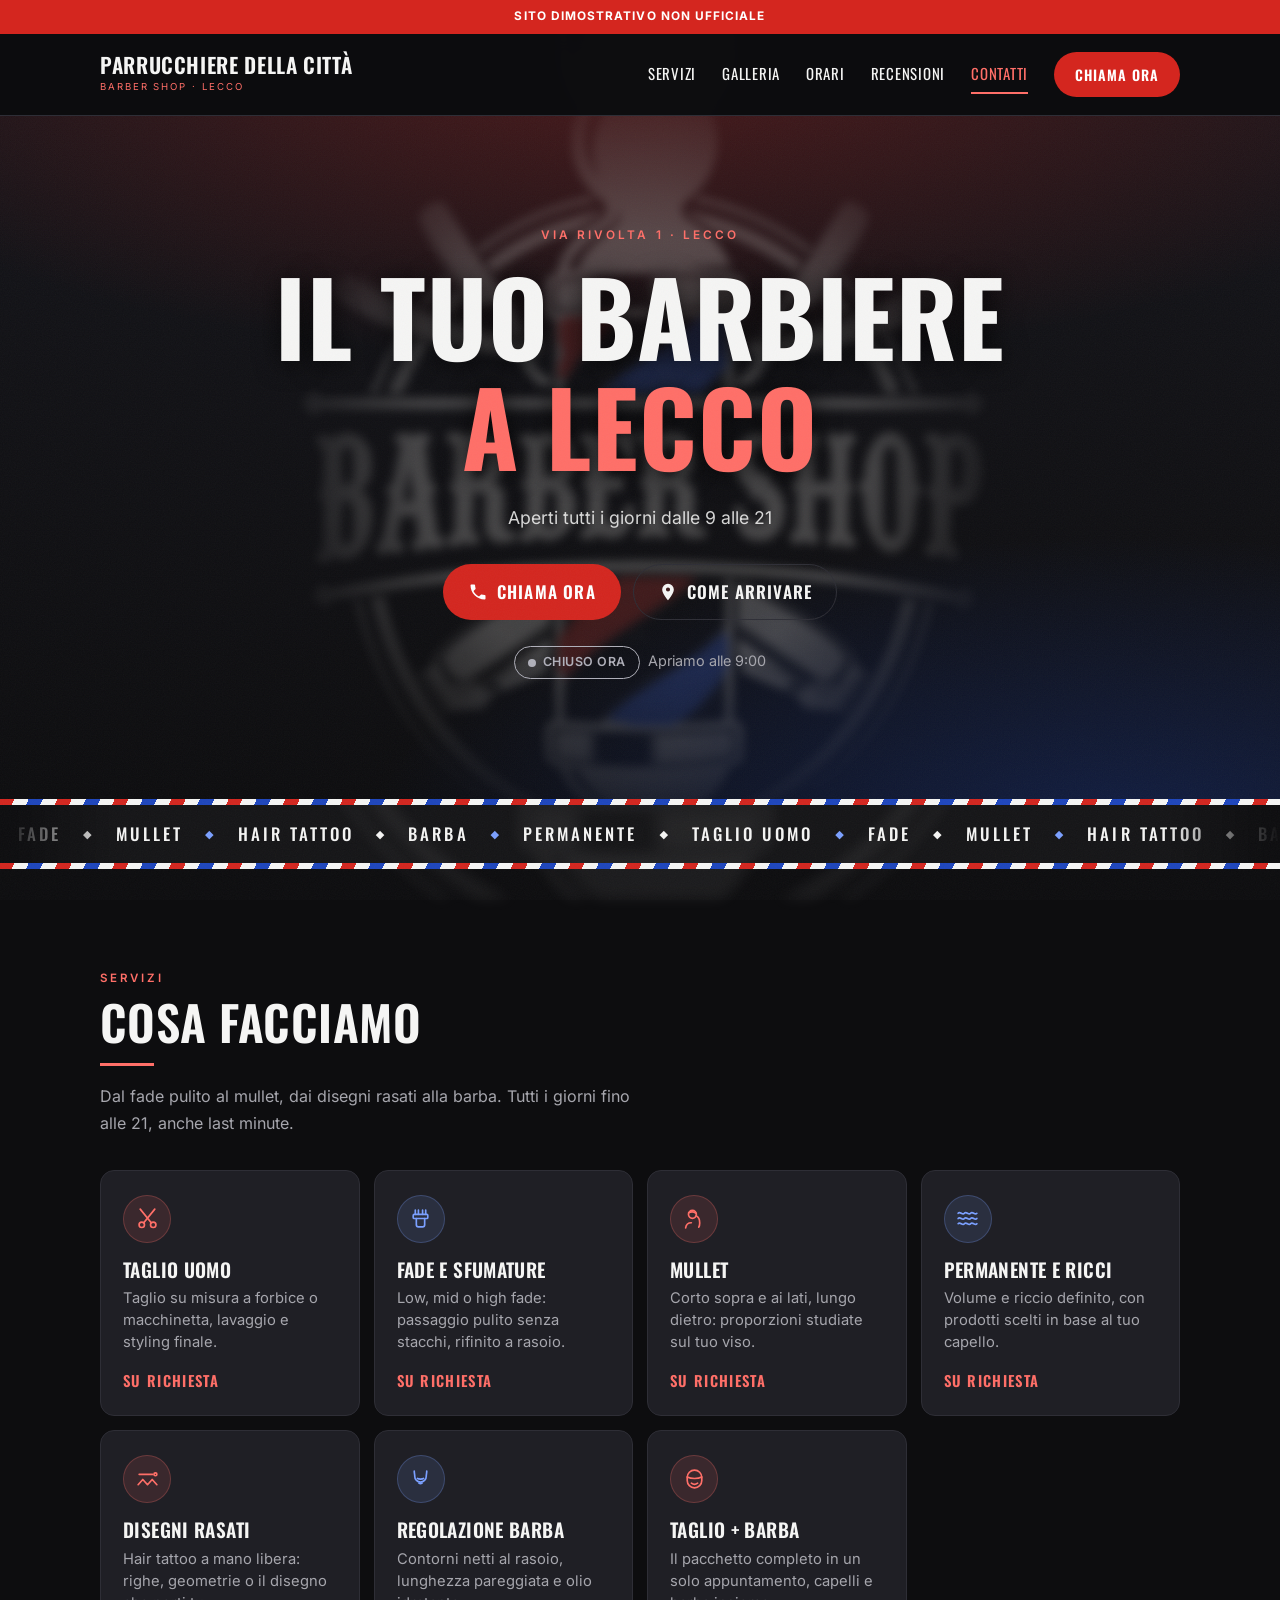
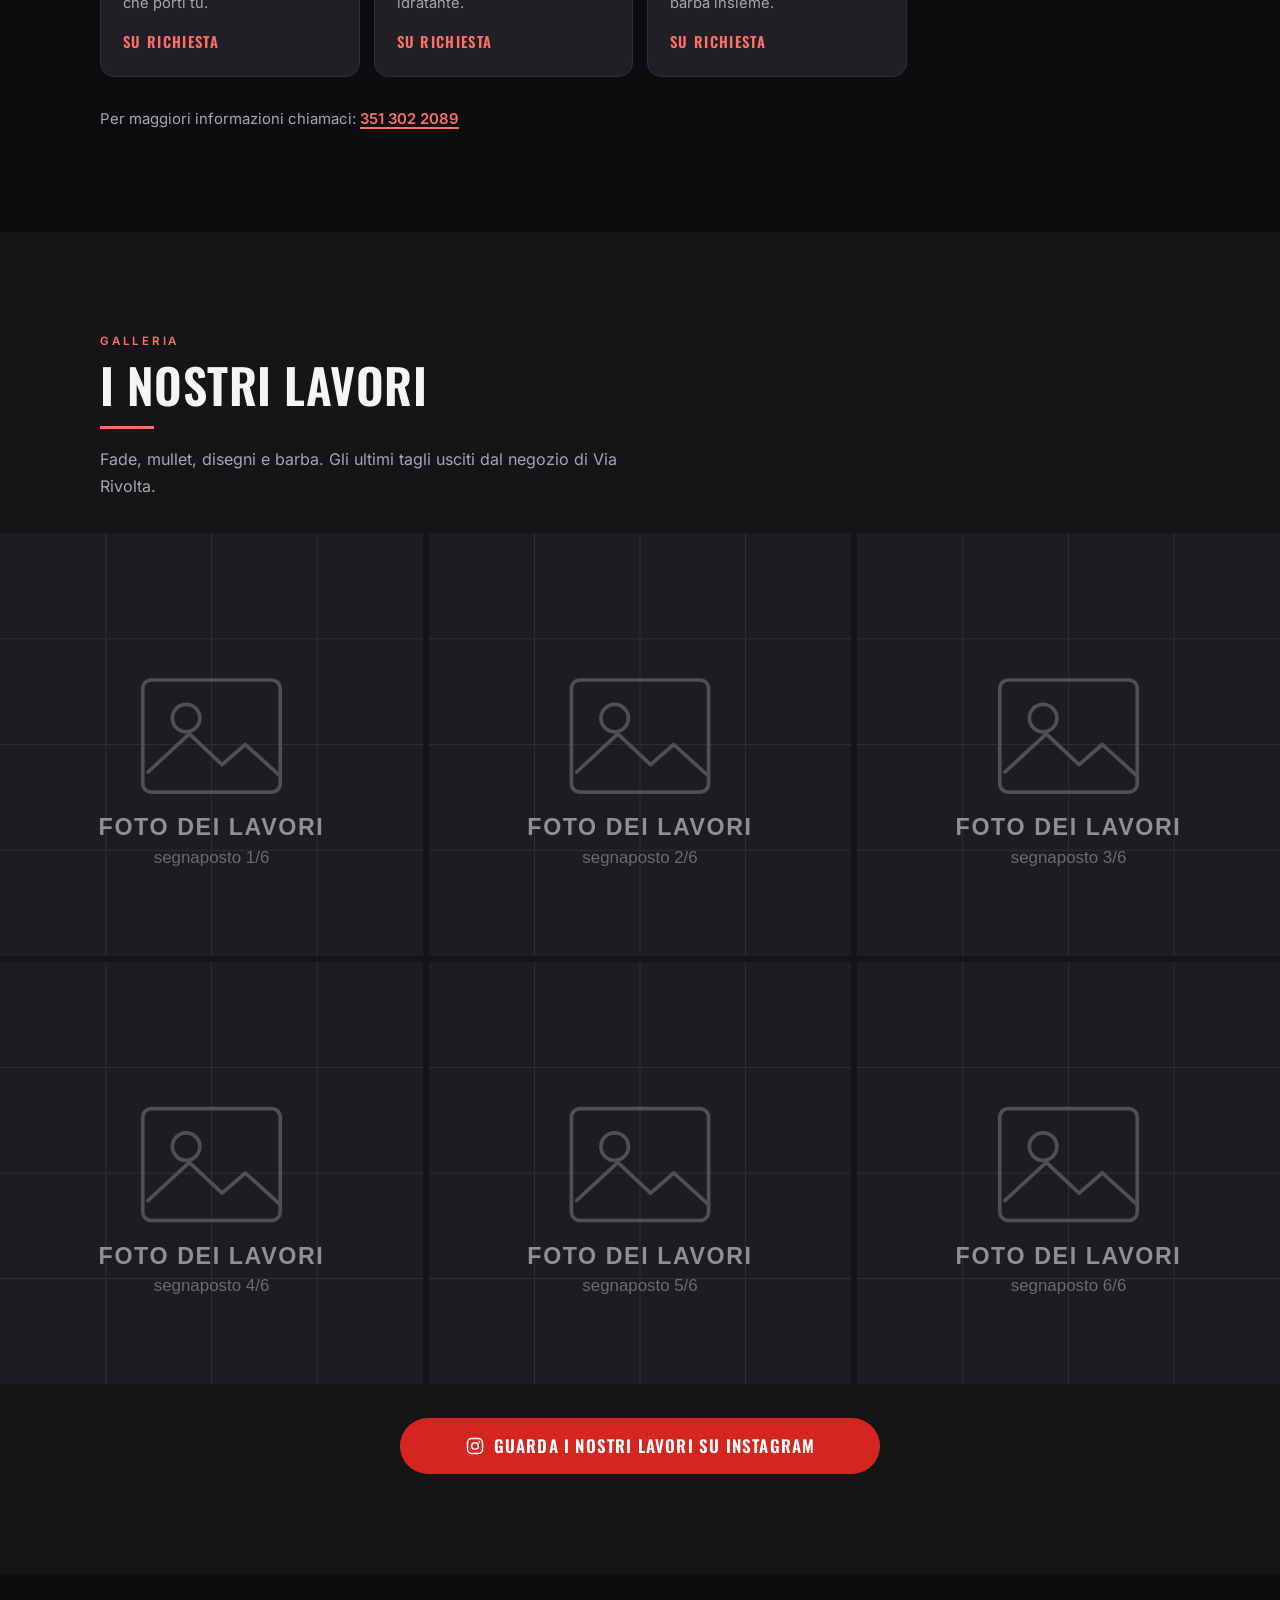
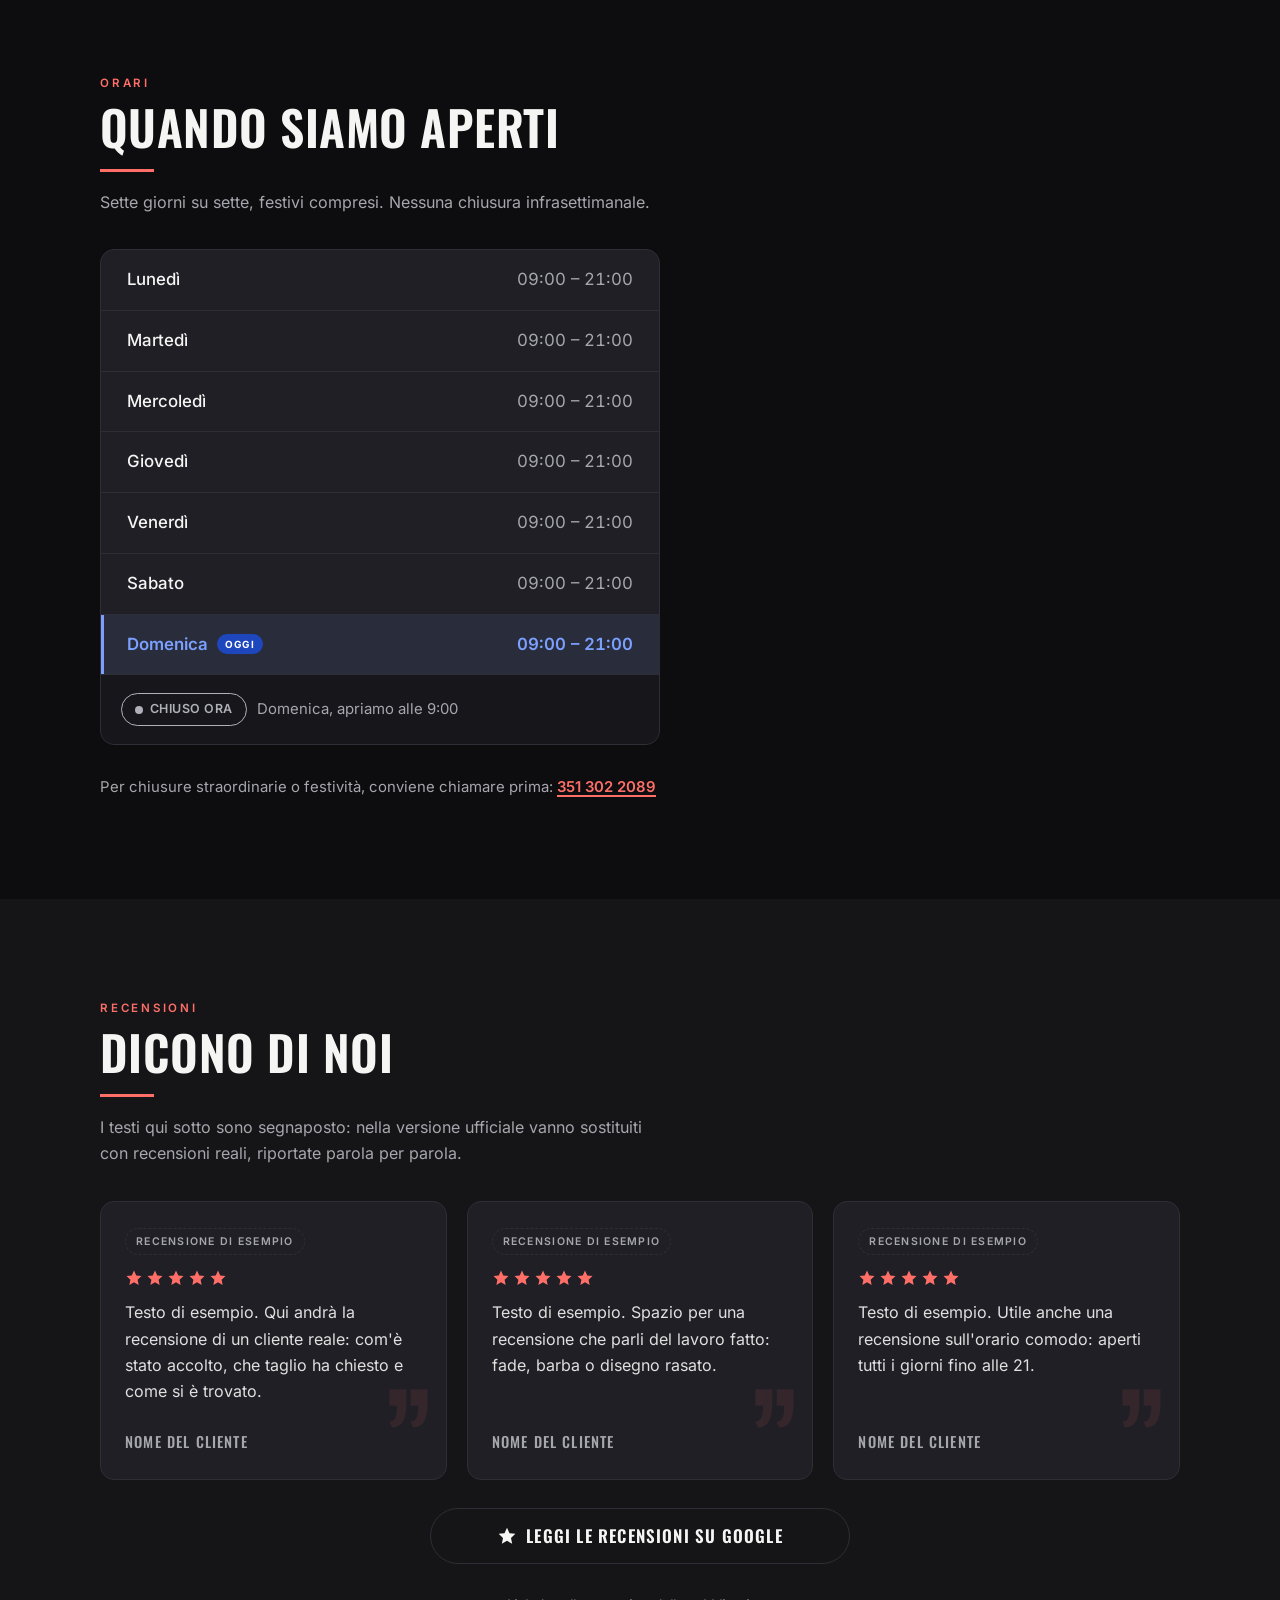
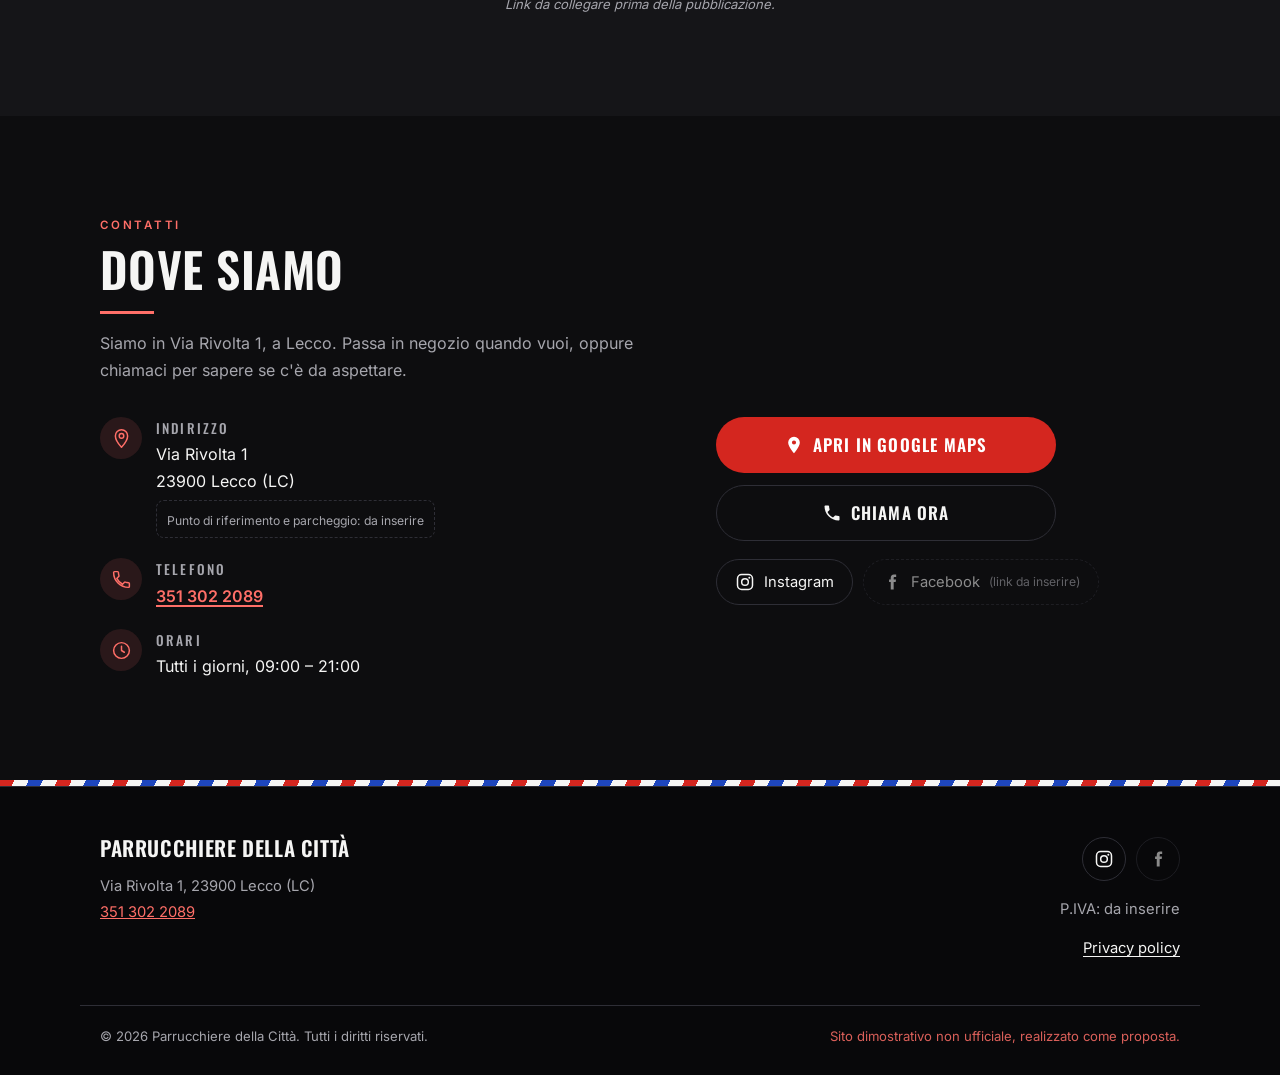
==== index.html @ 46f77fb3 ""Come arrivare" porta ai contatti e corregge lo sfasamento dell'ancora - Il bottone dell'hero non sp" ====
<!DOCTYPE html>
<html lang="it">
<head>
  <meta charset="UTF-8">
  <meta name="viewport" content="width=device-width, initial-scale=1">

  <!-- La demo NON deve essere indicizzata dai motori di ricerca.
       Nella versione ufficiale: rimuovere questa riga e svuotare robots.txt. -->
  <meta name="robots" content="noindex, nofollow">

  <title>Parrucchiere della Città – Barber Shop a Lecco | DEMO</title>
  <meta name="description" content="Sito dimostrativo non ufficiale per Parrucchiere della Città, barber shop in Via Rivolta 1 a Lecco. Fade, mullet, disegni rasati e barba. Aperti tutti i giorni 9:00-21:00.">
  <meta name="theme-color" content="#0d0d0f">

  <!-- Favicon inline (SVG): nessun file esterno, nessuna richiesta in piu'.
       Non e' il logo dell'attivita', solo l'iniziale in rosso. -->
  <link rel="icon" href="data:image/svg+xml,%3Csvg xmlns='http://www.w3.org/2000/svg' viewBox='0 0 64 64'%3E%3Crect width='64' height='64' rx='12' fill='%230d0d0f'/%3E%3Ctext x='32' y='45' font-family='sans-serif' font-size='38' font-weight='bold' fill='%23ff6f68' text-anchor='middle'%3EP%3C/text%3E%3C/svg%3E">

  <!-- Precarico i due font serviti in locale: evita lo "sfarfallio" del testo -->
  <link rel="preload" href="fonts/oswald-latin.woff2" as="font" type="font/woff2" crossorigin>
  <link rel="preload" href="fonts/inter-latin.woff2" as="font" type="font/woff2" crossorigin>

  <link rel="stylesheet" href="css/style.css">
</head>
<body>

<!-- ============================================================
     BARRA DEMO
     Per pubblicare il sito ufficiale: cancellare questo <div>.
     Non serve toccare altro, l'altezza e' gestita via CSS.
     ============================================================ -->
<div class="demo-bar" id="demo-bar" role="note">
  Sito dimostrativo non ufficiale
</div>

<!-- Link di salto per chi naviga da tastiera / screen reader -->
<a class="skip-link" href="#main">Salta al contenuto</a>

<!-- Filigrana di sfondo, fissa dietro tutta la pagina.
     Per toglierla: cancellare questo div e la regola .sfondo-emblema. -->
<div class="sfondo-emblema" aria-hidden="true"></div>
<div class="grana" aria-hidden="true"></div>

<!-- Sottile barra che mostra quanto manca alla fine della pagina -->
<div class="scroll-progress" aria-hidden="true"><span id="scroll-barra"></span></div>

<header class="site-header" id="site-header">
  <div class="wrap header-inner">

    <!-- Nessun logo dell'attivita': il nome e' scritto con il font dei titoli -->
    <a class="brand" href="#hero">
      <span class="brand-name">Parrucchiere <br>della Città</span>
      <span class="brand-sub">Barber Shop · Lecco</span>
    </a>

    <button class="nav-toggle" id="nav-toggle" aria-expanded="false" aria-controls="nav-menu" aria-label="Apri il menu">
      <span class="nav-toggle-bars" aria-hidden="true"></span>
    </button>

    <nav class="nav" id="nav-menu" aria-label="Menu principale">
      <ul class="nav-list">
        <li><a href="#servizi">Servizi</a></li>
        <li><a href="#galleria">Galleria</a></li>
        <li><a href="#orari">Orari</a></li>
        <li><a href="#recensioni">Recensioni</a></li>
        <li><a href="#contatti">Contatti</a></li>
      </ul>
      <a class="btn btn-cta nav-cta" href="tel:+393513022089">Chiama ora</a>
    </nav>

  </div>
</header>

<main id="main">

  <!-- ===================== HERO ===================== -->
  <section class="hero" id="hero">
    <!-- L'emblema in filigrana: decorativo, quindi nascosto agli screen reader -->
    <div class="hero-emblema" aria-hidden="true"></div>

    <div class="wrap hero-inner">
      <p class="hero-kicker">Via Rivolta 1 &middot; Lecco</p>
      <h1 class="hero-title">Il tuo barbiere<br><span class="accento">a Lecco</span></h1>
      <p class="hero-sub">Aperti tutti i giorni dalle 9 alle 21</p>

      <div class="hero-actions">
        <a class="btn btn-cta btn-lg" href="tel:+393513022089">
          <svg class="ico" viewBox="0 0 24 24" aria-hidden="true"><path d="M6.6 10.8c1.4 2.8 3.8 5.2 6.6 6.6l2.2-2.2c.3-.3.7-.4 1-.2 1.1.4 2.3.6 3.6.6.6 0 1 .4 1 1V20c0 .6-.4 1-1 1C10.6 21 3 13.4 3 4c0-.6.4-1 1-1h3.5c.6 0 1 .4 1 1 0 1.2.2 2.4.6 3.6.1.4 0 .8-.3 1l-2.2 2.2z"/></svg>
          Chiama ora
        </a>
        <!-- Porta alla sezione Contatti, non direttamente a Google Maps:
             chi tocca qui vuole prima capire dove siamo, e li' trova
             indirizzo, orari, telefono e il bottone per la mappa. -->
        <a class="btn btn-ghost btn-lg" href="#contatti">
          <svg class="ico" viewBox="0 0 24 24" aria-hidden="true"><path d="M12 2a7 7 0 0 0-7 7c0 5.2 7 13 7 13s7-7.8 7-13a7 7 0 0 0-7-7zm0 9.5A2.5 2.5 0 1 1 12 6.5a2.5 2.5 0 0 1 0 5z"/></svg>
          Come arrivare
        </a>
      </div>

      <!-- Lo stato aperto/chiuso viene riempito da JS (js/main.js) -->
      <p class="hero-status" id="hero-status" aria-live="polite"></p>
    </div>
  </section>


  <div class="palo" aria-hidden="true"></div>
  <div class="nastro" aria-hidden="true">
    <div class="nastro-pista">
      <div class="nastro-gruppo"><span>Fade</span><span class="nastro-sep">◆</span><span>Mullet</span><span class="nastro-sep">◆</span><span>Hair tattoo</span><span class="nastro-sep">◆</span><span>Barba</span><span class="nastro-sep">◆</span><span>Permanente</span><span class="nastro-sep">◆</span><span>Taglio uomo</span><span class="nastro-sep">◆</span></div>
      <div class="nastro-gruppo"><span>Fade</span><span class="nastro-sep">◆</span><span>Mullet</span><span class="nastro-sep">◆</span><span>Hair tattoo</span><span class="nastro-sep">◆</span><span>Barba</span><span class="nastro-sep">◆</span><span>Permanente</span><span class="nastro-sep">◆</span><span>Taglio uomo</span><span class="nastro-sep">◆</span></div>
    </div>
  </div>
  <div class="palo" aria-hidden="true"></div>

  <!-- ===================== SERVIZI ===================== -->
  <section class="sezione" id="servizi" data-reveal>
    <div class="wrap">
      <p class="eyebrow">Servizi</p>
      <h2 class="sezione-titolo">Cosa facciamo</h2>
      <p class="sezione-intro">
        Dal fade pulito al mullet, dai disegni rasati alla barba.
        Tutti i giorni fino alle 21, anche last minute.
      </p>

      <ul class="servizi-griglia">

        <li class="card servizio">
          <span class="servizio-ico" aria-hidden="true">
            <!-- forbici -->
            <svg viewBox="0 0 24 24"><circle cx="6.5" cy="18" r="2.6"/><circle cx="17.5" cy="18" r="2.6"/><path d="M8.4 16.1 19 3M15.6 16.1 5 3"/></svg>
          </span>
          <h3>Taglio uomo</h3>
          <p>Taglio su misura a forbice o macchinetta, lavaggio e styling finale.</p>
          <p class="prezzo">Su richiesta</p>
        </li>

        <li class="card servizio">
          <span class="servizio-ico" aria-hidden="true">
            <!-- macchinetta -->
            <svg viewBox="0 0 24 24"><path d="M7 8V4M10 8V4M14 8V4M17 8V4"/><rect x="5" y="8" width="14" height="4" rx="1"/><path d="M8 12v6a2 2 0 0 0 2 2h4a2 2 0 0 0 2-2v-6"/></svg>
          </span>
          <h3>Fade e sfumature</h3>
          <p>Low, mid o high fade: passaggio pulito senza stacchi, rifinito a rasoio.</p>
          <p class="prezzo">Su richiesta</p>
        </li>

        <li class="card servizio">
          <span class="servizio-ico" aria-hidden="true">
            <!-- profilo con capelli lunghi dietro -->
            <svg viewBox="0 0 24 24"><circle cx="10" cy="8" r="3.8"/><path d="M6.4 6.6c1.6-1.2 5-1.6 7 .4"/><path d="M13.6 9.4c2.3 1.1 3.4 3.6 3.4 6.8 0 1.7-.3 3-.9 4.1"/><path d="M3.5 21c.4-2.9 2.6-4.9 5.5-4.9"/></svg>
          </span>
          <h3>Mullet</h3>
          <p>Corto sopra e ai lati, lungo dietro: proporzioni studiate sul tuo viso.</p>
          <p class="prezzo">Su richiesta</p>
        </li>

        <li class="card servizio">
          <span class="servizio-ico" aria-hidden="true">
            <!-- onde / ricci -->
            <svg viewBox="0 0 24 24"><path d="M3 7c2-2.5 4 2.5 6 0s4 2.5 6 0 4 2.5 6 0"/><path d="M3 12c2-2.5 4 2.5 6 0s4 2.5 6 0 4 2.5 6 0"/><path d="M3 17c2-2.5 4 2.5 6 0s4 2.5 6 0 4 2.5 6 0"/></svg>
          </span>
          <h3>Permanente e ricci</h3>
          <p>Volume e riccio definito, con prodotti scelti in base al tuo capello.</p>
          <p class="prezzo">Su richiesta</p>
        </li>

        <li class="card servizio">
          <span class="servizio-ico" aria-hidden="true">
            <!-- rasoio e motivo inciso: disegni rasati -->
            <svg viewBox="0 0 24 24"><path d="M4 7h13"/><circle cx="19.6" cy="7" r="1.4"/><path d="M3 17l4.5-5 4.5 5 4.5-5 4.5 5"/></svg>
          </span>
          <h3>Disegni rasati</h3>
          <p>Hair tattoo a mano libera: righe, geometrie o il disegno che porti tu.</p>
          <p class="prezzo">Su richiesta</p>
        </li>

        <li class="card servizio">
          <span class="servizio-ico" aria-hidden="true">
            <!-- barba -->
            <svg viewBox="0 0 24 24"><path d="M6 4c0 2 .5 3 .5 5a5.5 5.5 0 0 0 11 0c0-2 .5-3 .5-5"/><path d="M9 11c1 .9 5 .9 6 0"/><path d="M10.5 15.5c.9.7 2.1.7 3 0"/></svg>
          </span>
          <h3>Regolazione barba</h3>
          <p>Contorni netti al rasoio, lunghezza pareggiata e olio idratante.</p>
          <p class="prezzo">Su richiesta</p>
        </li>

        <li class="card servizio">
          <span class="servizio-ico" aria-hidden="true">
            <!-- viso completo: capelli + barba -->
            <svg viewBox="0 0 24 24"><path d="M12 3a7 7 0 0 0-7 7v3a7 7 0 0 0 14 0v-3a7 7 0 0 0-7-7z"/><path d="M5 9.5c2 1 4.6 1.5 7 1.5s5-.5 7-1.5"/><path d="M9 15.5c1.7 1.3 4.3 1.3 6 0"/></svg>
          </span>
          <h3>Taglio + barba</h3>
          <p>Il pacchetto completo in un solo appuntamento, capelli e barba insieme.</p>
          <p class="prezzo">Su richiesta</p>
        </li>

      </ul>

      <!-- I prezzi sono volutamente "Su richiesta": nella versione ufficiale
           si inseriscono i listini reali forniti dal titolare. -->
      <p class="nota">
        Per maggiori informazioni chiamaci:
        <a class="link-acc" href="tel:+393513022089">351 302 2089</a>
      </p>
    </div>
  </section>

  <!-- ===================== GALLERIA ===================== -->
  <section class="sezione sezione-alt" id="galleria" data-reveal>
    <div class="wrap">
      <p class="eyebrow">Galleria</p>
      <h2 class="sezione-titolo">I nostri lavori</h2>
      <p class="sezione-intro">
        Fade, mullet, disegni e barba. Gli ultimi tagli usciti dal negozio di Via Rivolta.
      </p>
    </div>

    <!-- ======================= DA SOSTITUIRE =======================
         Queste 6 immagini sono SEGNAPOSTO scuri generati da noi
         (img/lavori-1.svg ... lavori-6.svg).

         Per mettere le foto vere:
           1. salva le foto in img/ come lavori-1.jpg ... lavori-6.jpg
              (quadrate, ~1000x1000 px, sotto i 250 KB l'una)
           2. qui sotto cambia le sei estensioni  .svg  ->  .jpg
           3. riscrivi ogni alt="" descrivendo la foto reale

         Istruzioni complete in img/LEGGIMI.txt
         ============================================================= -->
    <div class="galleria">
      <figure class="galleria-box"><img src="img/lavori-1.svg" alt="Segnaposto in attesa della foto di un lavoro" width="800" height="800" loading="lazy" decoding="async"></figure>
      <figure class="galleria-box"><img src="img/lavori-2.svg" alt="Segnaposto in attesa della foto di un lavoro" width="800" height="800" loading="lazy" decoding="async"></figure>
      <figure class="galleria-box"><img src="img/lavori-3.svg" alt="Segnaposto in attesa della foto di un lavoro" width="800" height="800" loading="lazy" decoding="async"></figure>
      <figure class="galleria-box"><img src="img/lavori-4.svg" alt="Segnaposto in attesa della foto di un lavoro" width="800" height="800" loading="lazy" decoding="async"></figure>
      <figure class="galleria-box"><img src="img/lavori-5.svg" alt="Segnaposto in attesa della foto di un lavoro" width="800" height="800" loading="lazy" decoding="async"></figure>
      <figure class="galleria-box"><img src="img/lavori-6.svg" alt="Segnaposto in attesa della foto di un lavoro" width="800" height="800" loading="lazy" decoding="async"></figure>
    </div>

    <div class="wrap galleria-cta">
      <!-- Solo un link: nessun widget Instagram incorporato, cosi' non
           vengono caricati script di Meta e non serve il banner cookie. -->
      <a class="btn btn-cta btn-lg" href="https://www.instagram.com/parrucchiere_della_citta/" target="_blank" rel="noopener">
        <svg class="ico ico-linea" viewBox="0 0 24 24" aria-hidden="true"><rect x="3" y="3" width="18" height="18" rx="5"/><circle cx="12" cy="12" r="4"/><circle cx="17.2" cy="6.8" r="1.2" fill="currentColor" stroke="none"/></svg>
        Guarda i nostri lavori su Instagram
      </a>
    </div>
  </section>

  <!-- ===================== ORARI ===================== -->
  <section class="sezione" id="orari" data-reveal>
    <div class="wrap">
      <p class="eyebrow">Orari</p>
      <h2 class="sezione-titolo">Quando siamo aperti</h2>
      <p class="sezione-intro">
        Sette giorni su sette, festivi compresi. Nessuna chiusura infrasettimanale.
      </p>

      <div class="orari-box">
        <!-- La tabella e' scritta nell'HTML, non generata da JS: resta
             leggibile (e indicizzabile) anche senza JavaScript.
             JS si limita a evidenziare il giorno di oggi. -->
        <table class="orari-tabella">
          <caption class="sr-only">Orari di apertura settimanali</caption>
          <tbody>
            <!-- data-giorno segue Date.getDay(): domenica = 0, lunedi' = 1 ... -->
            <tr data-giorno="1"><th scope="row">Lunedì</th>   <td>09:00 – 21:00</td></tr>
            <tr data-giorno="2"><th scope="row">Martedì</th>  <td>09:00 – 21:00</td></tr>
            <tr data-giorno="3"><th scope="row">Mercoledì</th><td>09:00 – 21:00</td></tr>
            <tr data-giorno="4"><th scope="row">Giovedì</th>  <td>09:00 – 21:00</td></tr>
            <tr data-giorno="5"><th scope="row">Venerdì</th>  <td>09:00 – 21:00</td></tr>
            <tr data-giorno="6"><th scope="row">Sabato</th>   <td>09:00 – 21:00</td></tr>
            <tr data-giorno="0"><th scope="row">Domenica</th> <td>09:00 – 21:00</td></tr>
          </tbody>
        </table>

        <!-- Riempito da JS: pastiglia aperto/chiuso + prossimo orario utile -->
        <div class="orari-stato" id="orari-stato" aria-live="polite"></div>
      </div>

      <p class="nota">
        Per chiusure straordinarie o festività, conviene chiamare prima:
        <a class="link-acc" href="tel:+393513022089">351 302 2089</a>
      </p>
    </div>
  </section>

  <!-- ===================== RECENSIONI ===================== -->
  <section class="sezione sezione-alt" id="recensioni" data-reveal>
    <div class="wrap">
      <p class="eyebrow">Recensioni</p>
      <h2 class="sezione-titolo">Dicono di noi</h2>
      <p class="sezione-intro">
        I testi qui sotto sono segnaposto: nella versione ufficiale vanno
        sostituiti con recensioni reali, riportate parola per parola.
      </p>

      <!-- ======================= DA SOSTITUIRE =======================
           Queste 3 recensioni sono INVENTATE e dichiarate tali.
           Pubblicare recensioni finte senza etichetta e' una pratica
           commerciale scorretta (Codice del Consumo, art. 21-23).
           Nella versione ufficiale: copiare recensioni vere da Google,
           con il nome dell'autore, oppure togliere del tutto la sezione.
           ============================================================= -->
      <ul class="recensioni-griglia">

        <li class="card recensione">
          <p class="recensione-tag">Recensione di esempio</p>
          <div class="stelle" role="img" aria-label="Valutazione 5 stelle su 5">
            <svg viewBox="0 0 24 24" aria-hidden="true"><path d="m12 2 3 6.6 7 .8-5.2 4.9 1.4 7L12 17.8 5.8 21.3l1.4-7L2 9.4l7-.8z"/></svg>
            <svg viewBox="0 0 24 24" aria-hidden="true"><path d="m12 2 3 6.6 7 .8-5.2 4.9 1.4 7L12 17.8 5.8 21.3l1.4-7L2 9.4l7-.8z"/></svg>
            <svg viewBox="0 0 24 24" aria-hidden="true"><path d="m12 2 3 6.6 7 .8-5.2 4.9 1.4 7L12 17.8 5.8 21.3l1.4-7L2 9.4l7-.8z"/></svg>
            <svg viewBox="0 0 24 24" aria-hidden="true"><path d="m12 2 3 6.6 7 .8-5.2 4.9 1.4 7L12 17.8 5.8 21.3l1.4-7L2 9.4l7-.8z"/></svg>
            <svg viewBox="0 0 24 24" aria-hidden="true"><path d="m12 2 3 6.6 7 .8-5.2 4.9 1.4 7L12 17.8 5.8 21.3l1.4-7L2 9.4l7-.8z"/></svg>
          </div>
          <blockquote>
            <p>Testo di esempio. Qui andrà la recensione di un cliente reale: com'è stato accolto, che taglio ha chiesto e come si è trovato.</p>
          </blockquote>
          <p class="recensione-autore">Nome del cliente</p>
        </li>

        <li class="card recensione">
          <p class="recensione-tag">Recensione di esempio</p>
          <div class="stelle" role="img" aria-label="Valutazione 5 stelle su 5">
            <svg viewBox="0 0 24 24" aria-hidden="true"><path d="m12 2 3 6.6 7 .8-5.2 4.9 1.4 7L12 17.8 5.8 21.3l1.4-7L2 9.4l7-.8z"/></svg>
            <svg viewBox="0 0 24 24" aria-hidden="true"><path d="m12 2 3 6.6 7 .8-5.2 4.9 1.4 7L12 17.8 5.8 21.3l1.4-7L2 9.4l7-.8z"/></svg>
            <svg viewBox="0 0 24 24" aria-hidden="true"><path d="m12 2 3 6.6 7 .8-5.2 4.9 1.4 7L12 17.8 5.8 21.3l1.4-7L2 9.4l7-.8z"/></svg>
            <svg viewBox="0 0 24 24" aria-hidden="true"><path d="m12 2 3 6.6 7 .8-5.2 4.9 1.4 7L12 17.8 5.8 21.3l1.4-7L2 9.4l7-.8z"/></svg>
            <svg viewBox="0 0 24 24" aria-hidden="true"><path d="m12 2 3 6.6 7 .8-5.2 4.9 1.4 7L12 17.8 5.8 21.3l1.4-7L2 9.4l7-.8z"/></svg>
          </div>
          <blockquote>
            <p>Testo di esempio. Spazio per una recensione che parli del lavoro fatto: fade, barba o disegno rasato.</p>
          </blockquote>
          <p class="recensione-autore">Nome del cliente</p>
        </li>

        <li class="card recensione">
          <p class="recensione-tag">Recensione di esempio</p>
          <div class="stelle" role="img" aria-label="Valutazione 5 stelle su 5">
            <svg viewBox="0 0 24 24" aria-hidden="true"><path d="m12 2 3 6.6 7 .8-5.2 4.9 1.4 7L12 17.8 5.8 21.3l1.4-7L2 9.4l7-.8z"/></svg>
            <svg viewBox="0 0 24 24" aria-hidden="true"><path d="m12 2 3 6.6 7 .8-5.2 4.9 1.4 7L12 17.8 5.8 21.3l1.4-7L2 9.4l7-.8z"/></svg>
            <svg viewBox="0 0 24 24" aria-hidden="true"><path d="m12 2 3 6.6 7 .8-5.2 4.9 1.4 7L12 17.8 5.8 21.3l1.4-7L2 9.4l7-.8z"/></svg>
            <svg viewBox="0 0 24 24" aria-hidden="true"><path d="m12 2 3 6.6 7 .8-5.2 4.9 1.4 7L12 17.8 5.8 21.3l1.4-7L2 9.4l7-.8z"/></svg>
            <svg viewBox="0 0 24 24" aria-hidden="true"><path d="m12 2 3 6.6 7 .8-5.2 4.9 1.4 7L12 17.8 5.8 21.3l1.4-7L2 9.4l7-.8z"/></svg>
          </div>
          <blockquote>
            <p>Testo di esempio. Utile anche una recensione sull'orario comodo: aperti tutti i giorni fino alle 21.</p>
          </blockquote>
          <p class="recensione-autore">Nome del cliente</p>
        </li>

      </ul>

      <div class="recensioni-cta">
        <!-- TODO: sostituire href="#" con il link vero alle recensioni Google.
             Come trovarlo: Google Maps > scheda dell'attivita' > Recensioni >
             Condividi, oppure il link "Scrivi una recensione" del profilo
             Google Business. Ricordarsi di togliere aria-disabled. -->
        <a class="btn btn-ghost btn-lg" href="#" aria-disabled="true">
          <svg class="ico" viewBox="0 0 24 24" aria-hidden="true"><path d="m12 2 3 6.6 7 .8-5.2 4.9 1.4 7L12 17.8 5.8 21.3l1.4-7L2 9.4l7-.8z"/></svg>
          Leggi le recensioni su Google
        </a>
        <p class="nota nota-todo">Link da collegare prima della pubblicazione.</p>
      </div>
    </div>
  </section>

  <!-- ===================== CONTATTI ===================== -->
  <section class="sezione" id="contatti" data-reveal>
    <div class="wrap">
      <p class="eyebrow">Contatti</p>
      <h2 class="sezione-titolo">Dove siamo</h2>
      <p class="sezione-intro">
        Siamo in Via Rivolta 1, a Lecco. Passa in negozio quando vuoi,
        oppure chiamaci per sapere se c'è da aspettare.
      </p>

      <div class="contatti-griglia">

        <ul class="contatti-lista">
          <li>
            <span class="contatto-ico" aria-hidden="true">
              <svg viewBox="0 0 24 24"><path d="M12 2a7 7 0 0 0-7 7c0 5.2 7 13 7 13s7-7.8 7-13a7 7 0 0 0-7-7z"/><circle cx="12" cy="9" r="2.6"/></svg>
            </span>
            <span>
              <strong>Indirizzo</strong>
              <!-- <address> e' l'elemento giusto per i recapiti di un'attivita' -->
              <address>Via Rivolta 1<br>23900 Lecco (LC)</address>
              <!-- TODO: farsi dire dal titolare un punto di riferimento vero
                   ("di fronte a...", "sopra il bar...", "a N minuti dalla
                   stazione") e sostituire la riga qui sotto. Non inventarlo:
                   un riferimento sbagliato fa girare a vuoto i clienti. -->
              <p class="orientamento">
                <span class="todo-mini">Punto di riferimento e parcheggio: da inserire</span>
              </p>
            </span>
          </li>

          <li>
            <span class="contatto-ico" aria-hidden="true">
              <svg viewBox="0 0 24 24"><path d="M6.6 10.8c1.4 2.8 3.8 5.2 6.6 6.6l2.2-2.2c.3-.3.7-.4 1-.2 1.1.4 2.3.6 3.6.6.6 0 1 .4 1 1V20c0 .6-.4 1-1 1C10.6 21 3 13.4 3 4c0-.6.4-1 1-1h3.5c.6 0 1 .4 1 1 0 1.2.2 2.4.6 3.6.1.4 0 .8-.3 1l-2.2 2.2z"/></svg>
            </span>
            <span>
              <strong>Telefono</strong>
              <a class="link-acc" href="tel:+393513022089">351 302 2089</a>
            </span>
          </li>

          <li>
            <span class="contatto-ico" aria-hidden="true">
              <svg viewBox="0 0 24 24"><circle cx="12" cy="12" r="9"/><path d="M12 7v5l3.2 2"/></svg>
            </span>
            <span>
              <strong>Orari</strong>
              Tutti i giorni, 09:00 – 21:00
            </span>
          </li>
        </ul>

        <div class="contatti-azioni">
          <!-- Solo un link a Google Maps: la mappa incorporata (iframe)
               scriverebbe cookie di Google e obbligherebbe al banner. -->
          <a class="btn btn-cta btn-lg" href="https://www.google.com/maps/search/?api=1&amp;query=Via+Rivolta+1+23900+Lecco" target="_blank" rel="noopener">
            <svg class="ico" viewBox="0 0 24 24" aria-hidden="true"><path d="M12 2a7 7 0 0 0-7 7c0 5.2 7 13 7 13s7-7.8 7-13a7 7 0 0 0-7-7zm0 9.5A2.5 2.5 0 1 1 12 6.5a2.5 2.5 0 0 1 0 5z"/></svg>
            Apri in Google Maps
          </a>

          <a class="btn btn-ghost btn-lg" href="tel:+393513022089">
            <svg class="ico" viewBox="0 0 24 24" aria-hidden="true"><path d="M6.6 10.8c1.4 2.8 3.8 5.2 6.6 6.6l2.2-2.2c.3-.3.7-.4 1-.2 1.1.4 2.3.6 3.6.6.6 0 1 .4 1 1V20c0 .6-.4 1-1 1C10.6 21 3 13.4 3 4c0-.6.4-1 1-1h3.5c.6 0 1 .4 1 1 0 1.2.2 2.4.6 3.6.1.4 0 .8-.3 1l-2.2 2.2z"/></svg>
            Chiama ora
          </a>

          <div class="social-riga">
            <a class="social-link" href="https://www.instagram.com/parrucchiere_della_citta/" target="_blank" rel="noopener">
              <svg class="ico ico-linea" viewBox="0 0 24 24" aria-hidden="true"><rect x="3" y="3" width="18" height="18" rx="5"/><circle cx="12" cy="12" r="4"/><circle cx="17.2" cy="6.8" r="1.2" fill="currentColor" stroke="none"/></svg>
              Instagram
            </a>

            <!-- TODO: incollare qui l'indirizzo della pagina Facebook
                 (es. https://www.facebook.com/nomepagina) e togliere
                 aria-disabled e la classe is-todo. -->
            <a class="social-link is-todo" href="#" aria-disabled="true">
              <svg class="ico" viewBox="0 0 24 24" aria-hidden="true"><path d="M14 9V7.2c0-.8.4-1.2 1.3-1.2H17V3h-2.6C11.7 3 10.5 4.6 10.5 7v2H8.5v3h2v9h3.5v-9h2.4l.4-3z"/></svg>
              Facebook <span class="todo-mini">(link da inserire)</span>
            </a>
          </div>
        </div>

      </div>
    </div>
  </section>

</main>

<div class="palo" aria-hidden="true"></div>

<footer class="site-footer">
  <div class="wrap footer-inner">

    <div class="footer-col">
      <p class="footer-nome">Parrucchiere della Città</p>
      <address>
        Via Rivolta 1, 23900 Lecco (LC)<br>
        <a href="tel:+393513022089">351 302 2089</a>
      </address>
    </div>

    <div class="footer-col">
      <div class="social-riga">
        <a class="social-tondo" href="https://www.instagram.com/parrucchiere_della_citta/" target="_blank" rel="noopener" aria-label="Profilo Instagram (si apre in una nuova scheda)">
          <svg class="ico-linea" viewBox="0 0 24 24" aria-hidden="true"><rect x="3" y="3" width="18" height="18" rx="5"/><circle cx="12" cy="12" r="4"/><circle cx="17.2" cy="6.8" r="1.2" fill="currentColor" stroke="none"/></svg>
        </a>
        <!-- TODO: stesso link Facebook da inserire anche qui -->
        <a class="social-tondo is-todo" href="#" aria-disabled="true" aria-label="Pagina Facebook: link ancora da inserire">
          <svg viewBox="0 0 24 24" aria-hidden="true"><path d="M14 9V7.2c0-.8.4-1.2 1.3-1.2H17V3h-2.6C11.7 3 10.5 4.6 10.5 7v2H8.5v3h2v9h3.5v-9h2.4l.4-3z"/></svg>
        </a>
      </div>
      <!-- TODO: sostituire con la partita IVA reale dell'attivita'.
           Per legge deve comparire su ogni pagina del sito. -->
      <p class="footer-piva">P.IVA: da inserire</p>
      <p><a class="footer-link" href="privacy.html">Privacy policy</a></p>
    </div>

  </div>

  <div class="wrap footer-basso">
    <!-- L'anno lo scrive JS, cosi' non va aggiornato a mano ogni gennaio -->
    <p>&copy; <span id="anno">2026</span> Parrucchiere della Città. Tutti i diritti riservati.</p>
    <p class="footer-demo">Sito dimostrativo non ufficiale, realizzato come proposta.</p>
  </div>
</footer>

<!-- ============================================================
     DATI STRUTTURATI — DA ATTIVARE NELLA VERSIONE UFFICIALE
     Servono a Google per mostrare nome, indirizzo, telefono e orari
     direttamente nei risultati di ricerca e nelle mappe.
     Ora sono COMMENTATI perche' questa e' una demo in noindex:
     dichiarare dati di un'attivita' reale su un sito non ufficiale
     creerebbe confusione nei risultati di ricerca.

     Per attivarli: togliere le due righe di commento qui attorno,
     completare "telephone" e verificare l'URL definitivo del sito.

<script type="application/ld+json">
{
  "@context": "https://schema.org",
  "@type": "BarberShop",
  "name": "Parrucchiere della Città",
  "image": "https://ESEMPIO.it/img/lavori-1.jpg",
  "url": "https://ESEMPIO.it/",
  "telephone": "+39 351 302 2089",
  "priceRange": "€€",
  "address": {
    "@type": "PostalAddress",
    "streetAddress": "Via Rivolta 1",
    "postalCode": "23900",
    "addressLocality": "Lecco",
    "addressRegion": "LC",
    "addressCountry": "IT"
  },
  "openingHoursSpecification": [{
    "@type": "OpeningHoursSpecification",
    "dayOfWeek": ["Monday","Tuesday","Wednesday","Thursday","Friday","Saturday","Sunday"],
    "opens": "09:00",
    "closes": "21:00"
  }],
  "sameAs": [
    "https://www.instagram.com/parrucchiere_della_citta/"
  ]
}
</script>
     ============================================================ -->

<script src="js/main.js"></script>
</body>
</html>
---- css/style.css ----
/* ==========================================================================
   Parrucchiere della Città — Lecco  |  SITO DIMOSTRATIVO
   CSS unico, mobile-first. Nessun framework, nessun build.
   ========================================================================== */

/* ----------------------------- 1. FONT LOCALI -----------------------------
   I font sono scaricati e serviti da questo stesso dominio (cartella fonts/).
   Nessuna chiamata a fonts.googleapis.com / fonts.gstatic.com => nessun
   trasferimento di IP a terzi, quindi nessun problema GDPR.
   Sono font VARIABILI: un solo file copre tutti i pesi (font-weight: range).
   -------------------------------------------------------------------------- */
@font-face {
  font-family: 'Oswald';
  font-style: normal;
  font-weight: 200 700;   /* intervallo coperto dal font variabile */
  font-display: swap;
  src: url('../fonts/oswald-latin.woff2') format('woff2');
  unicode-range: U+0000-00FF, U+0131, U+0152-0153, U+02BB-02BC, U+02C6, U+02DA, U+02DC, U+0304, U+0308, U+0329, U+2000-206F, U+20AC, U+2122, U+2191, U+2193, U+2212, U+2215, U+FEFF, U+FFFD;
}
@font-face {
  font-family: 'Oswald';
  font-style: normal;
  font-weight: 200 700;
  font-display: swap;
  src: url('../fonts/oswald-latin-ext.woff2') format('woff2');
  unicode-range: U+0100-02BA, U+02BD-02C5, U+02C7-02CC, U+02CE-02D7, U+02DD-02FF, U+0304, U+0308, U+0329, U+1D00-1DBF, U+1E00-1E9F, U+1EF2-1EFF, U+2020, U+20A0-20AB, U+20AD-20C0, U+2113, U+2C60-2C7F, U+A720-A7FF;
}
@font-face {
  font-family: 'Inter';
  font-style: normal;
  font-weight: 100 900;
  font-display: swap;
  src: url('../fonts/inter-latin.woff2') format('woff2');
  unicode-range: U+0000-00FF, U+0131, U+0152-0153, U+02BB-02BC, U+02C6, U+02DA, U+02DC, U+0304, U+0308, U+0329, U+2000-206F, U+20AC, U+2122, U+2191, U+2193, U+2212, U+2215, U+FEFF, U+FFFD;
}
@font-face {
  font-family: 'Inter';
  font-style: normal;
  font-weight: 100 900;
  font-display: swap;
  src: url('../fonts/inter-latin-ext.woff2') format('woff2');
  unicode-range: U+0100-02BA, U+02BD-02C5, U+02C7-02CC, U+02CE-02D7, U+02DD-02FF, U+0304, U+0308, U+0329, U+1D00-1DBF, U+1E00-1E9F, U+1EF2-1EFF, U+2020, U+20A0-20AB, U+20AD-20C0, U+2113, U+2C60-2C7F, U+A720-A7FF;
}

/* ----------------------------- 2. VARIABILI ------------------------------ */
:root {
  --nero:        #0d0d0f;   /* sfondo principale */
  --antracite:   #16161a;   /* sfondo sezioni alternate */
  --carbone:     #1f1f25;   /* card */
  --bordo:       #2e2e36;
  /* Palette presa dal palo del barbiere: rosso, bianco, blu su fondo scuro.
     Ogni colore esiste in due versioni perche' su nero servono contrasti
     diversi: la tinta piena regge il testo BIANCO sopra di se', quella
     chiara e' leggibile come TESTO sul fondo nero.
     Rapporti misurati (minimo richiesto dalle WCAG AA: 4.5:1):
       rosso-chiaro su nero 7.1:1    blu-chiaro su nero 7.7:1
       bianco su rosso      5.1:1    bianco su blu      7.9:1
       grigio su nero       8.0:1    grigio su card     6.8:1 */
  --rosso:        #d4261f;   /* tinta piena: fondi con testo bianco */
  --rosso-vivo:   #e02e27;   /* stessa tinta, accesa: hover */
  --rosso-chiaro: #ff6f68;   /* testo, icone e dettagli sul nero */
  --blu:          #1e46bd;
  --blu-chiaro:   #7ba0ff;
  --bianco:       #f5f5f4;
  --grigio:       #a6a6ad;   /* neutro appena freddo, verso il blu */

  --stato-aperto: #43b06a;   /* pastiglia "Aperto ora" */
  --stato-chiuso: #b0b0ba;   /* "Chiuso ora": neutro, non rosso, per non
                                confonderlo con il rosso del marchio */

  --titolo: 'Oswald', 'Arial Narrow', Impact, system-ui, sans-serif;
  --testo:  'Inter', system-ui, -apple-system, 'Segoe UI', Roboto, sans-serif;

  --max: 1120px;            /* larghezza massima del contenuto */
  --gutter: 20px;           /* margine laterale minimo su mobile */
  --radius: 14px;
  --demo-bar-h: 34px;       /* altezza barra demo, usata dallo scroll-offset */
                            /* (si azzera da sola: vedi la regola qui sotto) */
  --header-h: 68px;
  --molla: cubic-bezier(.22, .68, .28, 1);   /* curva unica del movimento */
}

/* Barra demo rimossa dall'HTML => l'altezza riservata torna a zero e non
   resta nessuna striscia vuota in cima. Va prima del RESET perche' il
   valore serve subito a body e html. */
html:not(:has(.demo-bar)) { --demo-bar-h: 0px; }

/* ----------------------------- 3. RESET ---------------------------------- */
*, *::before, *::after { box-sizing: border-box; }

html {
  scroll-behavior: smooth;             /* scroll fluido dal menu */
  /* Lo scroll si ferma sotto barra demo + header fisso */
  scroll-padding-top: calc(var(--demo-bar-h) + var(--header-h) + 8px);
  -webkit-text-size-adjust: 100%;
}

body {
  margin: 0;
  /* lo spazio in alto serve per barra demo + header, entrambi fissi */
  padding-top: calc(var(--demo-bar-h) + var(--header-h));
  background: var(--nero);
  color: var(--bianco);
  font-family: var(--testo);
  font-size: 1rem;
  line-height: 1.65;
  overflow-x: hidden;
}

img, svg { max-width: 100%; display: block; }
a { color: inherit; }
ul { list-style: none; margin: 0; padding: 0; }

h1, h2, h3 {
  font-family: var(--titolo);
  font-weight: 600;
  line-height: 1.08;
  letter-spacing: .01em;
  text-transform: uppercase;
  margin: 0 0 .4em;
}

.accento { color: var(--rosso-chiaro); }

.wrap {
  width: 100%;
  max-width: var(--max);
  margin-inline: auto;
  padding-inline: var(--gutter);
}

/* Focus sempre visibile: requisito di accessibilita' */
:focus-visible {
  outline: 3px solid var(--rosso-vivo);
  outline-offset: 3px;
}

/* Visibile solo agli screen reader (es. la didascalia della tabella) */
.sr-only {
  position: absolute;
  width: 1px; height: 1px;
  padding: 0; margin: -1px;
  overflow: hidden;
  clip-path: inset(50%);
  white-space: nowrap;
}

.skip-link {
  position: fixed;
  left: -9999px;
  z-index: 200;
  background: var(--rosso);
  color: #fff;
  padding: 12px 18px;
  font-weight: 600;
  border-radius: 0 0 var(--radius) 0;
}
.skip-link:focus { left: 0; top: 0; }

/* Emblema fisso dietro l'intera pagina: molto tenue, solo texture.
   Per toglierlo: cancellare questa regola e il div .sfondo-emblema. */
.sfondo-emblema {
  position: fixed;
  inset: 0;
  z-index: -1;                 /* dietro a tutto, non intercetta i click */
  pointer-events: none;
  background: url('../img/emblema-tricolore.png') center 46% / min(150vw, 900px) no-repeat;
  opacity: .07;
  filter: blur(7px);
}

/* ----------------------------- 4. BARRA DEMO -----------------------------
   Rimuovendo il <div class="demo-bar"> dall'HTML questo blocco resta
   inerte: non serve toccare altro. Se vuoi ripulire anche il CSS,
   cancella questa sezione e metti --demo-bar-h: 0px.
   -------------------------------------------------------------------------- */
.demo-bar {
  position: fixed;
  inset: 0 0 auto 0;
  z-index: 120;
  height: var(--demo-bar-h);
  display: flex;
  align-items: center;
  justify-content: center;
  gap: 8px;
  background: var(--rosso);
  color: #fff;
  font-size: .74rem;
  font-weight: 700;
  letter-spacing: .09em;
  text-transform: uppercase;
  text-align: center;
  padding-inline: 12px;
}

/* ----------------------------- 5. HEADER --------------------------------- */
.site-header {
  position: fixed;
  top: var(--demo-bar-h);
  left: 0;
  right: 0;
  z-index: 110;
  height: var(--header-h);
  display: flex;
  align-items: center;
  background: rgba(13, 13, 15, .92);
  border-bottom: 1px solid var(--bordo);
  backdrop-filter: blur(8px);
  transition: box-shadow .25s ease, background .25s ease;
}
/* Classe aggiunta da JS quando si scrolla: dà profondità all'header */
.site-header.is-scrolled {
  background: rgba(13, 13, 15, .98);
  box-shadow: 0 6px 24px rgba(0, 0, 0, .55);
}

.header-inner {
  display: flex;
  align-items: center;
  justify-content: space-between;
  gap: 16px;
}

.brand { text-decoration: none; display: block; }
.brand-name {
  display: block;
  font-family: var(--titolo);
  font-weight: 600;
  font-size: 1.02rem;
  line-height: 1.06;      /* .98 tagliava l'accento di CITTÀ */
  text-transform: uppercase;
  letter-spacing: .03em;
}
.brand-sub {
  display: block;
  margin-top: 3px;
  font-size: .6rem;
  letter-spacing: .2em;
  text-transform: uppercase;
  color: var(--rosso-chiaro);
}

/* --- Hamburger (solo mobile) --- */
.nav-toggle {
  width: 46px;
  height: 46px;                 /* area di tocco >= 44px */
  display: grid;
  place-items: center;
  background: transparent;
  border: 1px solid var(--bordo);
  border-radius: 10px;
  cursor: pointer;
  padding: 0;
}
/* Le tre righe: una vera + due pseudo-elementi */
.nav-toggle-bars,
.nav-toggle-bars::before,
.nav-toggle-bars::after {
  content: '';
  display: block;
  width: 22px;
  height: 2px;
  background: var(--bianco);
  transition: transform .25s ease, opacity .2s ease;
}
.nav-toggle-bars::before { position: absolute; transform: translateY(-7px); }
.nav-toggle-bars::after  { position: absolute; transform: translateY(7px); }
.nav-toggle-bars { position: relative; }

/* Stato "aperto": le righe diventano una X */
.nav-toggle[aria-expanded="true"] .nav-toggle-bars { background: transparent; }
.nav-toggle[aria-expanded="true"] .nav-toggle-bars::before { transform: rotate(45deg); }
.nav-toggle[aria-expanded="true"] .nav-toggle-bars::after  { transform: rotate(-45deg); }

/* --- Menu: a tendina su mobile, in linea da 860px --- */
.nav {
  position: fixed;
  top: calc(var(--demo-bar-h) + var(--header-h));
  left: 0;
  right: 0;
  background: var(--antracite);
  border-bottom: 1px solid var(--bordo);
  padding: 8px var(--gutter) 22px;
  display: none;
}
.nav.is-open { display: block; }
/* Con il menu aperto blocchiamo lo scorrimento della pagina sotto */
body.menu-aperto { overflow: hidden; }

.nav-list a {
  display: block;
  padding: 15px 4px;          /* voci alte: facili da colpire col pollice */
  font-family: var(--titolo);
  font-size: 1.15rem;
  text-transform: uppercase;
  letter-spacing: .05em;
  text-decoration: none;
  border-bottom: 1px solid var(--bordo);
}
.nav-list a:hover, .nav-list a:focus-visible { color: var(--rosso-chiaro); }

.nav-cta { margin-top: 18px; width: 100%; }

/* ----------------------------- 6. BOTTONI -------------------------------- */
.btn {
  display: inline-flex;
  align-items: center;
  justify-content: center;
  gap: 9px;
  min-height: 50px;             /* bottoni grandi su mobile */
  padding: 13px 24px;
  border: 1px solid transparent;
  border-radius: 999px;
  font-family: var(--titolo);
  font-size: 1rem;
  font-weight: 600;
  letter-spacing: .07em;
  text-transform: uppercase;
  text-decoration: none;
  cursor: pointer;
  transition: transform .22s var(--molla), background .22s ease,
              color .22s ease, box-shadow .28s ease, border-color .22s ease;
}
.btn:active { transform: scale(.97); }
.btn-cta:hover { transform: translateY(-2px); box-shadow: 0 12px 30px rgba(212, 38, 31, .45); }
.btn-ghost:hover { transform: translateY(-2px); background: rgba(255, 111, 104, .07); }
.btn-lg { min-height: 56px; font-size: 1.06rem; }

.btn-cta  { background: var(--rosso); color: #fff; }
.btn-cta:hover, .btn-cta:focus-visible { background: var(--rosso-vivo); }

.btn-ghost { background: transparent; color: var(--bianco); border-color: var(--bordo); }
.btn-ghost:hover, .btn-ghost:focus-visible { border-color: var(--rosso-chiaro); color: var(--rosso-chiaro); }

.ico { width: 20px; height: 20px; fill: currentColor; flex: 0 0 auto; }

/* Icone disegnate a tratto invece che piene (es. Instagram). Senza questa
   regola il "fill: currentColor" qui sopra le riempirebbe, trasformando
   il contorno in un quadrato pieno. */
.ico-linea {
  width: 20px;
  height: 20px;
  flex: 0 0 auto;
  fill: none;
  stroke: currentColor;
  stroke-width: 1.8;
}

/* ----------------------------- 7. HERO ----------------------------------- */
.hero {
  position: relative;
  display: flex;
  align-items: center;
  min-height: min(78vh, 640px);
  padding: 64px 0 72px;
  overflow: hidden;
  /* Alone dorato dall'alto su fondo nero: niente righe diagonali, che
     davano un'aria vintage. Qui il taglio e' urban. */
  background:
    radial-gradient(120% 80% at 50% -12%, rgba(212, 38, 31, .3), transparent 60%),
    radial-gradient(95% 70% at 88% 105%, rgba(30, 70, 189, .3), transparent 62%),
    linear-gradient(180deg, #141419 0%, var(--nero) 100%);
}

/* Emblema in filigrana dentro l'hero: grande, sfumato ai bordi.
   Per toglierlo: cancellare questa regola e il div .hero-emblema. */
.hero-emblema {
  position: absolute;
  top: 50%;
  left: 50%;
  /* --py la scrive JS mentre scorri: l'emblema si muove piu' piano
     della pagina (parallasse). Senza JS resta semplicemente a zero. */
  translate: -50% calc(-50% + var(--py, 0px));
  width: min(112vw, 700px);
  aspect-ratio: 7 / 8;   /* proporzioni del file emblema-tricolore.png */
  background: url('../img/emblema-tricolore.png') center / contain no-repeat;
  opacity: .26;
  filter: blur(5px);      /* niente scritte leggibili dietro al titolo */
  pointer-events: none;
  /* sfuma verso i bordi cosi' non si vede il quadrato dell'immagine */
  -webkit-mask-image: radial-gradient(circle at 50% 50%, #000 42%, transparent 72%);
          mask-image: radial-gradient(circle at 50% 50%, #000 42%, transparent 72%);
}

.hero-inner { position: relative; z-index: 1; text-align: center; }

.hero-kicker {
  margin: 0 0 14px;
  font-size: .74rem;
  font-weight: 600;
  letter-spacing: .26em;
  text-transform: uppercase;
  color: var(--rosso-chiaro);
}
.hero-title {
  font-size: clamp(3rem, 15vw, 6.4rem);   /* titoli grandi, look deciso */
  font-weight: 700;
  margin-bottom: .22em;
  text-wrap: balance;
  text-shadow: 0 2px 26px rgba(0, 0, 0, .8);  /* stacca dalla filigrana */
}
.hero-sub {
  margin: 0 auto 32px;
  max-width: 30ch;
  font-size: 1.1rem;
  color: var(--bianco);
  opacity: .86;
}
.hero-actions {
  display: flex;
  flex-direction: column;
  gap: 12px;
  max-width: 360px;
  margin-inline: auto;
}
.hero-status {
  margin: 26px 0 0;
  font-size: .9rem;
  color: var(--grigio);
  min-height: 1.4em;             /* evita il salto quando JS scrive il testo */
}
.hero-status .pill { margin-right: 8px; }

/* Pastiglia "Aperto ora" / "Chiuso ora" (riusata nella sezione Orari) */
.pill {
  display: inline-flex;
  align-items: center;
  gap: 7px;
  padding: 5px 13px;
  border-radius: 999px;
  font-size: .78rem;
  font-weight: 600;
  letter-spacing: .04em;
  text-transform: uppercase;
  border: 1px solid currentColor;
}
.pill::before {
  content: '';
  width: 8px;
  height: 8px;
  border-radius: 50%;
  background: currentColor;
}
.pill-open   { color: var(--stato-aperto); }
.pill-closed { color: var(--stato-chiuso); }

/* ----------------------------- 10. SEZIONI ------------------------------- */
.sezione { position: relative; padding: 64px 0; }
.sezione-alt { background: rgba(22, 22, 26, .92); }  /* fascia alternata, lascia passare la filigrana */

/* Etichetta piccola sopra il titolo */
.eyebrow {
  margin: 0 0 8px;
  font-size: .72rem;
  font-weight: 600;
  letter-spacing: .24em;
  text-transform: uppercase;
  color: var(--rosso-chiaro);
}
.sezione-titolo {
  font-size: clamp(2rem, 8vw, 3rem);
  font-weight: 600;
  margin-bottom: .35em;
}
/* Filetto sotto il titolo di sezione */
.sezione-titolo::after {
  content: '';
  display: block;
  width: 54px;
  height: 3px;
  margin-top: 16px;
  background: var(--rosso-chiaro);
  transform-origin: left center;
  transform: scaleX(0);
  transition: transform .7s var(--molla) .15s;
}
/* Il filetto si disegna da sinistra quando la sezione entra in vista */
.is-visible .sezione-titolo::after,
.sezione:not([data-reveal]) .sezione-titolo::after { transform: scaleX(1); }
.sezione-intro {
  margin: 0 0 34px;
  max-width: 56ch;            /* riga leggibile, non troppo lunga */
  color: var(--grigio);
}

.nota {
  margin: 30px 0 0;
  font-size: .93rem;
  color: var(--grigio);
}
.link-acc {
  color: var(--rosso-chiaro);
  font-weight: 600;
  text-decoration-thickness: 2px;
  text-underline-offset: 3px;
}

/* ----------------------------- 11. SERVIZI ------------------------------- */
/* Una colonna su telefono; auto-fit riempie lo spazio senza righe orfane */
.servizi-griglia {
  display: grid;
  gap: 10px;
  grid-template-columns: repeat(2, 1fr);
}

/* I servizi sono 7: in griglia a due colonne l'ultimo resterebbe da solo
   a meta' riga. Facendolo occupare tutta la larghezza la fila si chiude
   e sembra una scelta, non un buco rimasto li'. */
.servizio:last-child:nth-child(odd) { grid-column: 1 / -1; }

.card {
  background: var(--carbone);
  border: 1px solid var(--bordo);
  border-radius: var(--radius);
}

.servizio {
  position: relative;
  display: flex;
  flex-direction: column;
  padding: 18px 15px;
  overflow: hidden;
  transition: border-color .3s var(--molla), transform .3s var(--molla),
              background .3s ease, box-shadow .3s ease;
}
/* Alone dorato che si accende dall'angolo in alto: sostituisce il classico
   "card che si alza e basta" e resta leggero. */
.servizio::before {
  content: '';
  position: absolute;
  inset: 0;
  opacity: 0;
  pointer-events: none;
  background: radial-gradient(90% 70% at 0% 0%, rgba(255, 111, 104, .16), transparent 70%);
  transition: opacity .35s ease;
}
.servizio:hover {
  border-color: rgba(255, 111, 104, .55);
  transform: translateY(-4px);
  box-shadow: 0 14px 34px rgba(0, 0, 0, .45);
}
.servizio:hover::before { opacity: 1; }
.servizio:hover .servizio-ico { transform: scale(1.09) rotate(-4deg); background: rgba(255, 111, 104, .2); }
.servizio > * { position: relative; }   /* il testo resta sopra l'alone */

.servizio-ico {
  width: 40px;
  height: 40px;
  margin-bottom: 12px;
  border: 1px solid rgba(255, 111, 104, .25);
  transition: transform .35s var(--molla), background .3s ease;
  display: grid;
  place-items: center;
  border-radius: 50%;
  background: rgba(255, 111, 104, .12);
}
/* Icone a tratto: si alternano rosso e blu, card dopo card */
.servizio-ico svg {
  width: 21px;
  height: 21px;
  fill: none;
  stroke: var(--rosso-chiaro);
  stroke-width: 1.6;
  stroke-linecap: round;
  stroke-linejoin: round;
}

/* Card pari in blu: rosso e blu si alternano lungo la griglia */
.servizio:nth-child(even) .servizio-ico {
  background: rgba(123, 160, 255, .12);
  border-color: rgba(123, 160, 255, .25);
}
.servizio:nth-child(even) .servizio-ico svg { stroke: var(--blu-chiaro); }
.servizio:nth-child(even):hover { border-color: rgba(123, 160, 255, .55); }
.servizio:nth-child(even)::before {
  background: radial-gradient(90% 70% at 0% 0%, rgba(123, 160, 255, .16), transparent 70%);
}
.servizio:nth-child(even):hover .servizio-ico { background: rgba(123, 160, 255, .2); }

.servizio h3 {
  font-size: 1.04rem;
  font-weight: 600;
  letter-spacing: .02em;
  line-height: 1.12;
  margin-bottom: .35em;
}
.servizio p {
  margin: 0;
  color: var(--grigio);
  font-size: .83rem;
  line-height: 1.5;
}
/* margin-top:auto allinea il prezzo in fondo a tutte le card della riga */
.servizio p.prezzo {
  margin-top: auto;
  padding-top: 12px;
  font-family: var(--titolo);
  font-size: .8rem;
  font-weight: 600;
  letter-spacing: .09em;
  text-transform: uppercase;
  color: var(--rosso-chiaro);
}

/* ----------------------------- 12. GALLERIA ------------------------------ */
/* Griglia fitta a 3 colonne come un profilo Instagram: foto attaccate,
   a tutta larghezza, senza margini laterali. */
.galleria {
  display: grid;
  grid-template-columns: repeat(3, 1fr);
  gap: 3px;
  margin-top: 4px;
  max-width: 1400px;      /* oltre, le foto diventavano sproporzionate */
  margin-inline: auto;
}
.galleria-box {
  position: relative;
  margin: 0;
  overflow: hidden;
  background: var(--carbone);
}
/* Velo che si schiarisce dal basso e cornice rossa sottile: dà profondita'
   alla griglia senza coprire la foto. */
.galleria-box::after {
  content: '';
  position: absolute;
  inset: 0;
  opacity: 0;
  pointer-events: none;
  background: linear-gradient(to top, rgba(0, 0, 0, .55), transparent 55%);
  box-shadow: inset 0 0 0 2px rgba(255, 111, 104, .75);
  transition: opacity .3s ease;
}
.galleria-box:hover::after { opacity: 1; }
.galleria-box img {
  width: 100%;
  height: auto;
  aspect-ratio: 1 / 1;      /* riquadri quadrati anche con foto storte */
  object-fit: cover;
  transition: transform .35s ease, opacity .25s ease;
}
.galleria-box:hover img { transform: scale(1.07); }

.galleria-cta { margin-top: 26px; text-align: center; }
.galleria-cta .btn { width: 100%; max-width: 480px; }

/* ----------------------------- 13. ORARI --------------------------------- */
.orari-box {
  max-width: 560px;
  background: var(--carbone);
  border: 1px solid var(--bordo);
  border-radius: var(--radius);
  overflow: hidden;
}

.orari-tabella {
  width: 100%;
  border-collapse: collapse;
  font-size: 1rem;
}
.orari-tabella th,
.orari-tabella td {
  padding: 14px 20px;
  text-align: left;
  border-bottom: 1px solid var(--bordo);
}
.orari-tabella th {
  font-weight: 500;
  color: var(--bianco);
}
.orari-tabella td {
  text-align: right;
  color: var(--grigio);
  /* cifre a larghezza fissa: gli orari restano incolonnati */
  font-variant-numeric: tabular-nums;
}

/* Giorno di oggi: la classe la mette JS (js/main.js).
   Il colore da solo non basterebbe per chi non distingue i colori,
   per questo aggiungiamo anche la barra a sinistra e l'etichetta "Oggi". */
.orari-tabella tbody tr { transition: background .2s ease; }
.orari-tabella tbody tr:hover { background: rgba(255, 255, 255, .03); }
.orari-tabella tr.is-oggi {
  background: rgba(123, 160, 255, .1);
  box-shadow: inset 3px 0 0 var(--blu-chiaro);
}
.orari-tabella tr.is-oggi th,
.orari-tabella tr.is-oggi td { color: var(--blu-chiaro); font-weight: 600; }

.oggi-tag {
  display: inline-block;
  margin-left: 9px;
  padding: 2px 8px;
  border-radius: 999px;
  background: var(--blu);
  color: #fff;
  font-size: .62rem;
  font-weight: 700;
  letter-spacing: .12em;
  text-transform: uppercase;
  vertical-align: 2px;
}

.orari-stato {
  display: flex;
  flex-wrap: wrap;
  align-items: center;
  gap: 10px;
  padding: 18px 20px;
  background: rgba(0, 0, 0, .28);
  font-size: .93rem;
  color: var(--grigio);
}

/* ----------------------------- 14. RECENSIONI ---------------------------- */
.recensioni-griglia {
  display: grid;
  gap: 16px;
  grid-template-columns: 1fr;
}

.recensione {
  position: relative;
  display: flex;
  flex-direction: column;
  padding: 26px 24px;
  overflow: hidden;
  transition: border-color .3s var(--molla), transform .3s var(--molla);
}
.recensione:hover { border-color: rgba(255, 111, 104, .4); transform: translateY(-3px); }
/* Virgolette in filigrana nell'angolo: segnale visivo che e' una citazione */
.recensione::after {
  content: '\201D';
  position: absolute;
  right: 14px;
  bottom: -34px;
  font-family: var(--titolo);
  font-size: 9rem;
  line-height: 1;
  color: var(--rosso-chiaro);
  opacity: .1;
  pointer-events: none;
}
.recensione > * { position: relative; }

/* Etichetta ben visibile: queste recensioni NON sono reali */
.recensione-tag {
  align-self: flex-start;
  margin: 0 0 14px;
  padding: 4px 10px;
  border: 1px dashed var(--bordo);
  border-radius: 999px;
  font-size: .66rem;
  font-weight: 600;
  letter-spacing: .12em;
  text-transform: uppercase;
  color: var(--grigio);
}

.stelle { display: flex; gap: 3px; margin-bottom: 12px; }
.stelle svg { width: 18px; height: 18px; fill: var(--rosso-chiaro); }

.recensione blockquote { margin: 0 0 18px; }
.recensione blockquote p {
  margin: 0;
  color: var(--bianco);
  opacity: .9;
  font-size: 1rem;
}
/* margin-top:auto tiene il nome in fondo a tutte le card della riga */
.recensione-autore {
  margin: auto 0 0;
  padding-top: 6px;
  font-family: var(--titolo);
  font-size: .92rem;
  font-weight: 500;
  letter-spacing: .08em;
  text-transform: uppercase;
  color: var(--grigio);
}

.recensioni-cta { margin-top: 28px; text-align: center; }
.recensioni-cta .btn { width: 100%; max-width: 420px; }
.nota-todo { font-size: .82rem; font-style: italic; }

/* ----------------------------- 15. CONTATTI ------------------------------ */
.contatti-griglia {
  display: grid;
  gap: 28px;
  grid-template-columns: 1fr;
}

.contatti-lista { display: grid; gap: 20px; }
.contatti-lista li {
  display: flex;
  align-items: flex-start;
  gap: 14px;
}
.contatti-lista strong {
  display: block;
  font-family: var(--titolo);
  font-size: .84rem;
  font-weight: 500;
  letter-spacing: .16em;
  text-transform: uppercase;
  color: var(--grigio);
  margin-bottom: 2px;
}
.contatti-lista address { font-style: normal; }

.contatto-ico {
  flex: 0 0 auto;
  width: 42px;
  height: 42px;
  display: grid;
  place-items: center;
  border-radius: 50%;
  background: rgba(255, 111, 104, .12);
}
.contatto-ico svg {
  width: 21px; height: 21px;
  fill: none; stroke: var(--rosso-chiaro);
  stroke-width: 1.7; stroke-linecap: round; stroke-linejoin: round;
}

.contatti-azioni { display: grid; gap: 12px; }

.social-riga { display: flex; flex-wrap: wrap; gap: 10px; margin-top: 6px; }

.social-link {
  display: inline-flex;
  align-items: center;
  gap: 9px;
  min-height: 46px;
  padding: 10px 18px;
  border: 1px solid var(--bordo);
  border-radius: 999px;
  text-decoration: none;
  font-size: .92rem;
  transition: border-color .2s ease, color .2s ease;
}
.social-link:hover, .social-link:focus-visible { border-color: var(--rosso-chiaro); color: var(--rosso-chiaro); }
.social-link svg { width: 20px; height: 20px; fill: currentColor; }
.social-link svg.ico-linea { fill: none; stroke: currentColor; }

/* Stato "manca ancora il link": spento e con bordo tratteggiato,
   cosi' si vede a colpo d'occhio cosa resta da completare. */
.is-todo {
  opacity: .55;
  border-style: dashed;
  cursor: not-allowed;
}
.is-todo:hover { border-color: var(--bordo); color: inherit; }
.todo-mini { font-size: .76rem; color: var(--grigio); }

/* Riga di orientamento sotto l'indirizzo: e' un segnaposto, quindi si
   presenta come tale invece di fingere un'informazione che non abbiamo. */
.orientamento {
  margin: 6px 0 0;
  padding: 5px 10px;
  border: 1px dashed var(--bordo);
  border-radius: 8px;
  display: inline-block;
}

/* ----------------------------- 16. FOOTER -------------------------------- */
.site-footer {
  position: relative;
  border-top: 1px solid var(--bordo);
  background: rgba(9, 9, 11, .94);
  padding: 44px 0 28px;
  font-size: .92rem;
}
.footer-inner {
  display: grid;
  gap: 26px;
  grid-template-columns: 1fr;
}
.footer-nome {
  margin: 0 0 8px;
  font-family: var(--titolo);
  font-size: 1.3rem;
  font-weight: 600;
  letter-spacing: .03em;
  text-transform: uppercase;
}
.site-footer address {
  font-style: normal;
  color: var(--grigio);
  line-height: 1.8;
}
.site-footer address a { color: var(--rosso-chiaro); }

.social-tondo {
  width: 44px;
  height: 44px;
  display: grid;
  place-items: center;
  border: 1px solid var(--bordo);
  border-radius: 50%;
  transition: border-color .2s ease, color .2s ease;
}
.social-tondo:hover, .social-tondo:focus-visible { border-color: var(--rosso-chiaro); color: var(--rosso-chiaro); }
.social-tondo:not(.is-todo):last-child:hover { border-color: var(--blu-chiaro); color: var(--blu-chiaro); }
.social-tondo svg { width: 20px; height: 20px; fill: currentColor; }
.social-tondo svg.ico-linea { fill: none; stroke: currentColor; }

.footer-piva { margin: 16px 0 6px; color: var(--grigio); }
.footer-link {
  color: var(--bianco);
  text-decoration-thickness: 1px;
  text-underline-offset: 3px;
}
.footer-link:hover { color: var(--rosso-chiaro); }

.footer-basso {
  margin-top: 30px;
  padding-top: 20px;
  border-top: 1px solid var(--bordo);
  color: var(--grigio);
  font-size: .82rem;
}
.footer-basso p { margin: 0 0 4px; }
.footer-demo { color: var(--rosso-chiaro); opacity: .85; }

/* --------------------- 17. PAGINA PRIVACY (testo lungo) ------------------ */
.testo-lungo { max-width: 68ch; }   /* riga corta = piu' leggibile */
.testo-lungo h2 {
  font-size: 1.5rem;
  margin-top: 2em;
  text-transform: none;
  letter-spacing: 0;
}
.testo-lungo p { color: var(--bianco); opacity: .88; }

/* Riquadro d'avviso in cima all'informativa */
.avviso {
  margin: 26px 0 8px;
  padding: 20px 22px;
  border: 1px solid var(--rosso-chiaro);
  border-left-width: 4px;
  border-radius: var(--radius);
  background: rgba(255, 111, 104, .08);
}
.avviso p { margin: 0 0 10px; }
.avviso p:last-child { margin-bottom: 0; }

.elenco { margin: 0 0 10px; padding-left: 0; }
.elenco li {
  position: relative;
  padding-left: 22px;
  margin-bottom: 10px;
  color: var(--bianco);
  opacity: .88;
}
/* Pallino colorato al posto del bullet di sistema */
.elenco li::before {
  content: '';
  position: absolute;
  left: 2px;
  top: .68em;
  width: 7px; height: 7px;
  border-radius: 50%;
  background: var(--rosso-chiaro);
}

.btn-torna { min-height: 44px; padding: 10px 20px; font-size: .88rem; }

/* ----------------------------- 20. SCORRIMENTO --------------------------- */

/* Barra di avanzamento: dice a colpo d'occhio quanto manca alla fine */
.scroll-progress {
  position: fixed;
  top: calc(var(--demo-bar-h) + var(--header-h) - 2px);
  left: 0;
  right: 0;
  height: 2px;
  z-index: 115;
  pointer-events: none;
}
.scroll-progress span {
  display: block;
  height: 100%;
  width: 0;                      /* la larghezza la scrive JS */
  background: linear-gradient(90deg, var(--rosso), var(--rosso-chiaro) 45%, var(--blu-chiaro));
  box-shadow: 0 0 12px rgba(255, 111, 104, .5);
}

/* Grana finissima su tutto: toglie l'effetto "nero piatto" dei fondi pieni.
   E' un SVG di rumore generato dal browser, non un'immagine da scaricare. */
.grana {
  position: fixed;
  inset: 0;
  z-index: 5;                    /* sopra le sezioni, sotto header e menu */
  pointer-events: none;
  opacity: .04;
  background-image: url("data:image/svg+xml,%3Csvg xmlns='http://www.w3.org/2000/svg' width='180' height='180'%3E%3Cfilter id='n'%3E%3CfeTurbulence type='fractalNoise' baseFrequency='.85' numOctaves='3'/%3E%3C/filter%3E%3Crect width='180' height='180' filter='url(%23n)'/%3E%3C/svg%3E");
}

/* Voce di menu della sezione che stai guardando (classe messa da JS) */
.nav-list a.is-attivo { color: var(--rosso-chiaro); border-bottom-color: var(--rosso-chiaro); }

/* ----------------------------- 21. NASTRO -------------------------------- */
.nastro {
  position: relative;
  overflow: hidden;
  padding: 15px 0;
  border: 0;
  background: rgba(255, 255, 255, .035);
  /* sfuma ai due lati: le parole entrano ed escono senza tagli netti */
  -webkit-mask-image: linear-gradient(90deg, transparent, #000 9%, #000 91%, transparent);
          mask-image: linear-gradient(90deg, transparent, #000 9%, #000 91%, transparent);
}
.nastro-pista {
  display: flex;
  width: max-content;
  animation: scorri 34s linear infinite;
}
/* Due gruppi identici affiancati: quando il primo esce, il secondo e' gia'
   al suo posto, quindi il giro si chiude senza salti. */
.nastro-gruppo { display: flex; align-items: center; }
.nastro-gruppo span {
  font-family: var(--titolo);
  font-size: 1.05rem;
  font-weight: 500;
  letter-spacing: .18em;
  text-transform: uppercase;
  color: var(--bianco);
  padding: 0 18px;
  white-space: nowrap;
}
.nastro-sep { color: var(--rosso-chiaro); font-size: .7rem !important; padding: 0 4px !important; }
.nastro-gruppo span:nth-child(4n) { color: var(--blu-chiaro); }

@keyframes scorri {
  from { transform: translateX(0); }
  to   { transform: translateX(-50%); }   /* meta' pista = un gruppo intero */
}

/* ----------------------------- 22. ENTRATA HERO -------------------------- */
/* Il titolo entra a cascata al caricamento: kicker, titolo, testo, bottoni. */
@keyframes sali {
  from { opacity: 0; transform: translateY(26px); }
  to   { opacity: 1; transform: none; }
}
.hero-kicker,
.hero-title,
.hero-sub,
.hero-actions,
.hero-status {
  animation: sali .85s var(--molla) backwards;
}
.hero-title   { animation-delay: .08s; }
.hero-sub     { animation-delay: .18s; }
.hero-actions { animation-delay: .26s; }
.hero-status  { animation-delay: .36s; }

/* ----------------------------- 23. PALO DEL BARBIERE --------------------- */
/* Le righe del palo, usate come divisorio sottile. E' l'unico punto in cui
   i tre colori stanno insieme: ovunque altro sono separati, cosi' il
   tricolore si legge come identita' e non come confusione. */
.palo {
  height: 6px;
  background: repeating-linear-gradient(
    115deg,
    var(--rosso)   0px, var(--rosso)   13px,
    var(--bianco) 13px, var(--bianco)  26px,
    var(--blu)    26px, var(--blu)     39px,
    var(--bianco) 39px, var(--bianco)  52px
  );
  background-size: 114px 100%;   /* una ripetizione intera: serve al moto */
  animation: palo-gira 2.6s linear infinite;
}
/* Lo sfondo trasla di esattamente una ripetizione: il giro si chiude
   senza scatti, come il palo vero che sembra salire all'infinito. */
@keyframes palo-gira {
  from { background-position: 0 0; }
  to   { background-position: -114px 0; }
}

/* ----------------------------- 18. DESKTOP -------------------------------- */
@media (min-width: 860px) {
  :root { --header-h: 82px; }

  .nav-toggle { display: none; }

  .nav {
    position: static;
    display: flex !important;    /* sempre visibile da desktop */
    align-items: center;
    gap: 26px;
    background: transparent;
    border: 0;
    padding: 0;
  }
  .nav-list { display: flex; gap: 26px; }
  .nav-list a {
    padding: 6px 0;
    font-size: .93rem;
    border-bottom: 2px solid transparent;
  }
  .nav-cta { margin-top: 0; width: auto; min-height: 44px; padding: 10px 20px; font-size: .88rem; }

  .brand-name { font-size: 1.32rem; }
  .brand-name br { display: none; }   /* su desktop il nome sta su una riga */

  .hero { padding: 110px 0 120px; }
  .hero-actions { flex-direction: row; justify-content: center; max-width: none; }

  .sezione { padding: 100px 0; }
  .servizi-griglia { grid-template-columns: repeat(4, 1fr); gap: 18px; }
  .servizio:last-child:nth-child(odd) { grid-column: auto; }
  .galleria { gap: 6px; }
  .galleria-cta { margin-top: 34px; }
  .recensioni-griglia { grid-template-columns: repeat(3, 1fr); gap: 20px; }
  .orari-tabella th, .orari-tabella td { padding: 16px 26px; font-size: 1.05rem; }
  .contatti-griglia { grid-template-columns: 1.1fr .9fr; gap: 48px; align-items: start; }
  .contatti-azioni { justify-items: start; }
  .contatti-azioni .btn { width: 100%; max-width: 340px; }
  .footer-inner { grid-template-columns: 1fr auto; align-items: start; }
  .footer-col:last-child { text-align: right; }
  .footer-col:last-child .social-riga { justify-content: flex-end; }
  .footer-basso { display: flex; justify-content: space-between; gap: 20px; }
  .footer-basso p { margin: 0; }

}

@media (min-width: 560px) {
  .servizi-griglia { gap: 14px; }
  .servizio { padding: 24px 22px; }
  .servizio-ico { width: 48px; height: 48px; margin-bottom: 16px; }
  .servizio-ico svg { width: 25px; height: 25px; }
  .servizio h3 { font-size: 1.2rem; }
  .servizio p { font-size: .92rem; }
  .servizio p.prezzo { font-size: .92rem; padding-top: 16px; }
}

/* In stampa le comparse non hanno senso e lascerebbero pagine bianche */
@media print {
  .reveal, .reveal-item { opacity: 1 !important; transform: none !important; }
  .demo-bar, .site-header, .scroll-progress, .grana, .palo { display: none; }
}

/* ----------------------------- 19. ANIMAZIONI ----------------------------- */
/* Le sezioni compaiono con una risalita leggera. La classe .reveal viene
   aggiunta da JS solo se l'utente non ha chiesto meno animazioni. */
/* La sezione compare solo in dissolvenza, SENZA spostarsi.
   Motivo: i link del menu portano all'inizio della sezione, e il browser
   calcola la destinazione mentre la sezione e' ancora traslata verso il
   basso. Quando poi risale, lo scorrimento si ferma 28px troppo in alto.
   A spostarsi sono le card qui sotto (.reveal-item), che stanno dentro
   la sezione e quindi non ne cambiano il bordo superiore. */
.reveal {
  opacity: 0;
  transition: opacity .7s var(--molla);
}
.reveal.is-visible { opacity: 1; transform: none; }

/* Gli elementi ripetuti (card, foto) entrano uno dopo l'altro invece che
   tutti insieme: il ritardo lo calcola JS e lo scrive in --ritardo. */
.reveal-item {
  opacity: 0;
  transform: translateY(22px) scale(.985);
  transition: opacity .6s var(--molla), transform .6s var(--molla);
  transition-delay: var(--ritardo, 0ms);
}
.reveal-item.is-visible { opacity: 1; transform: none; }

/* Rispetto della preferenza di sistema: niente movimento */
@media (prefers-reduced-motion: reduce) {
  html { scroll-behavior: auto; }
  *, *::before, *::after {
    animation-duration: .001ms !important;
    transition-duration: .001ms !important;
  }
  .reveal, .reveal-item { opacity: 1; transform: none; }
  .sezione-titolo::after { transform: scaleX(1); transition: none; }
  .nastro-pista { animation: none; }
  .palo { animation: none; }
  .hero-kicker, .hero-title, .hero-sub, .hero-actions, .hero-status { animation: none; }
}
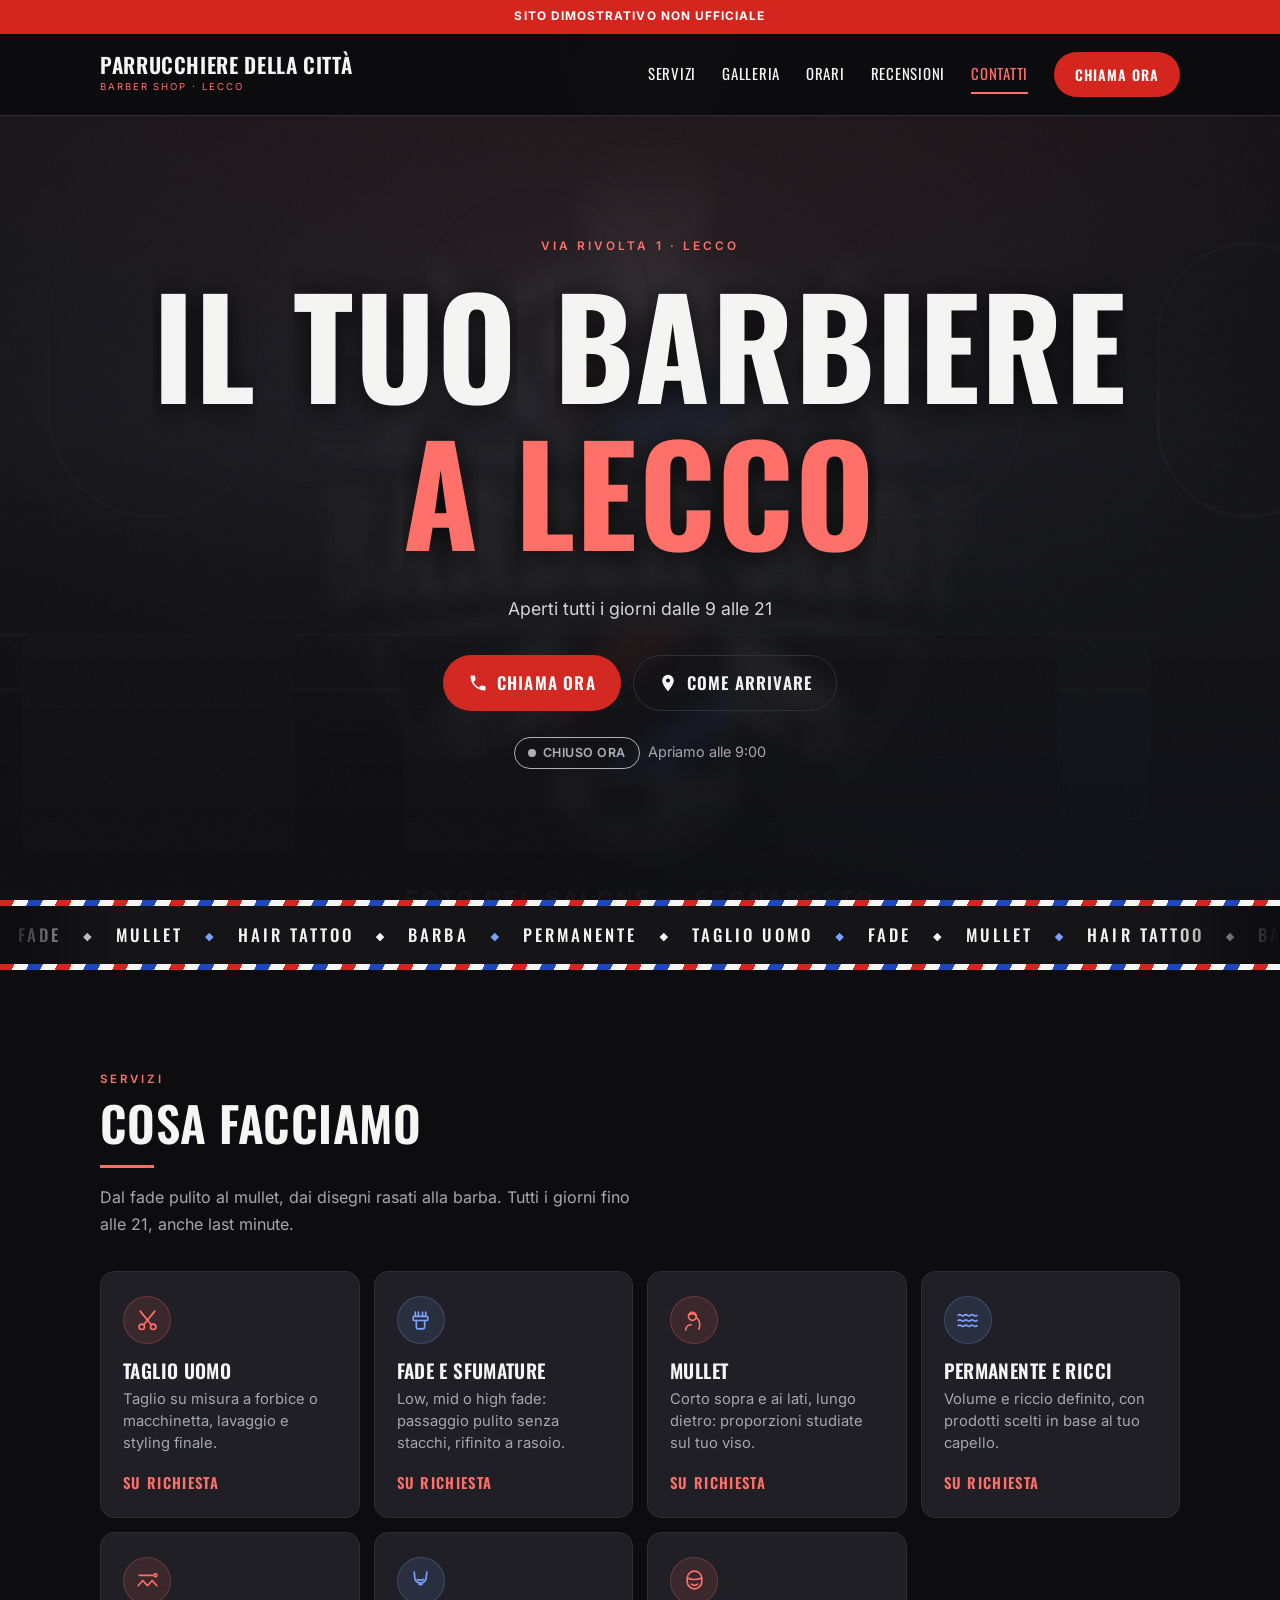
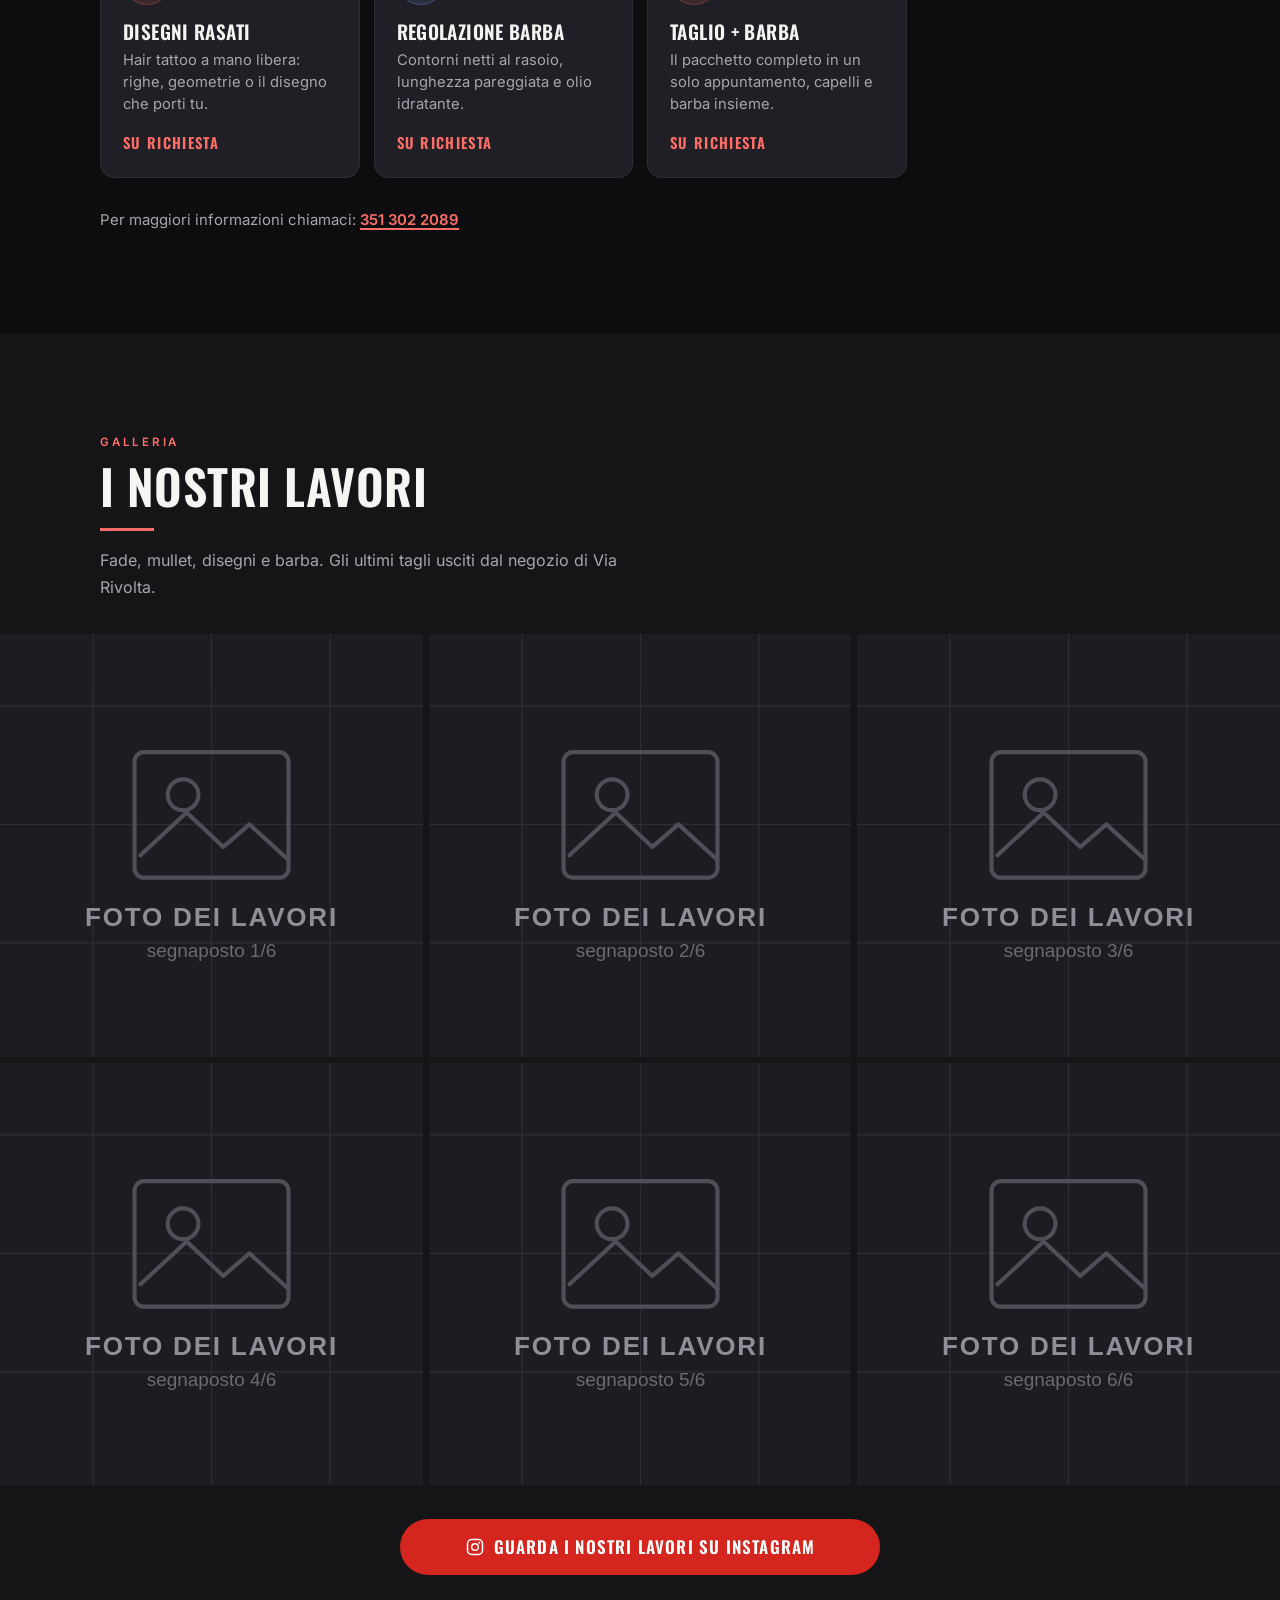
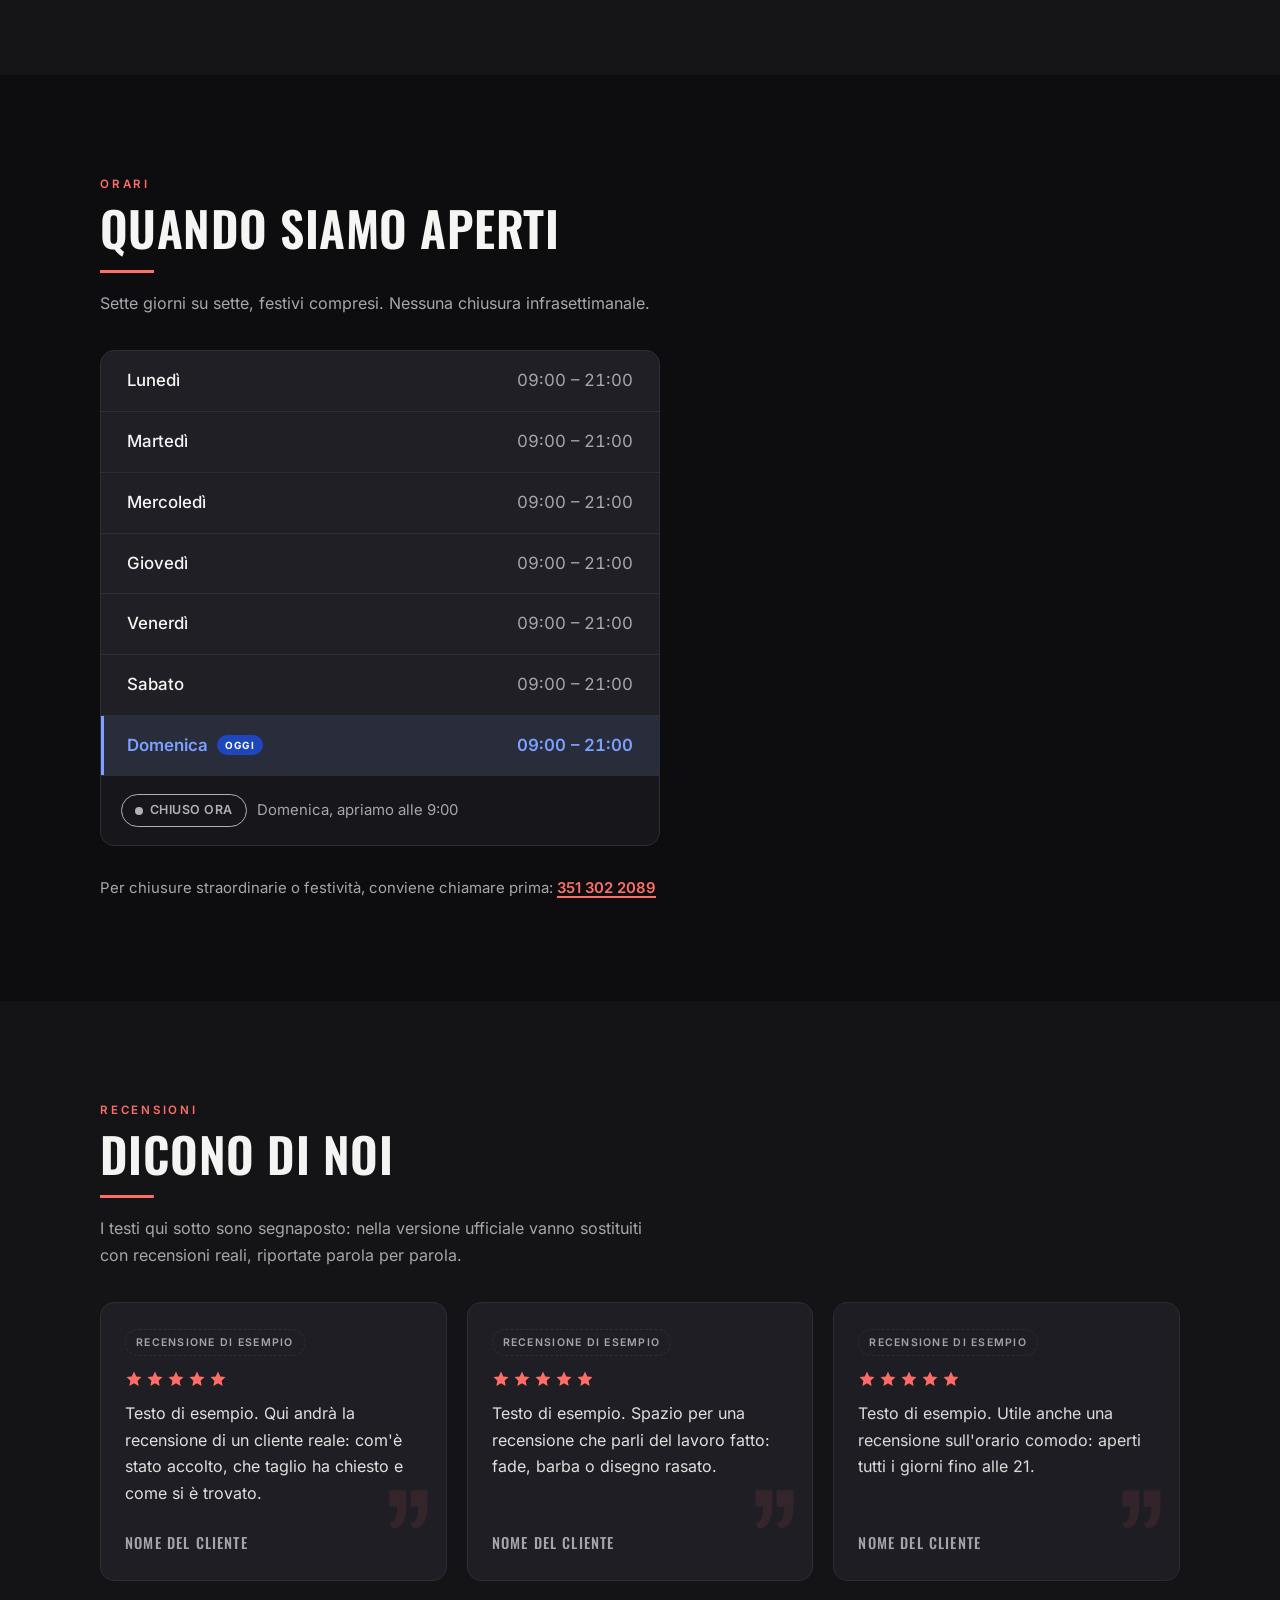
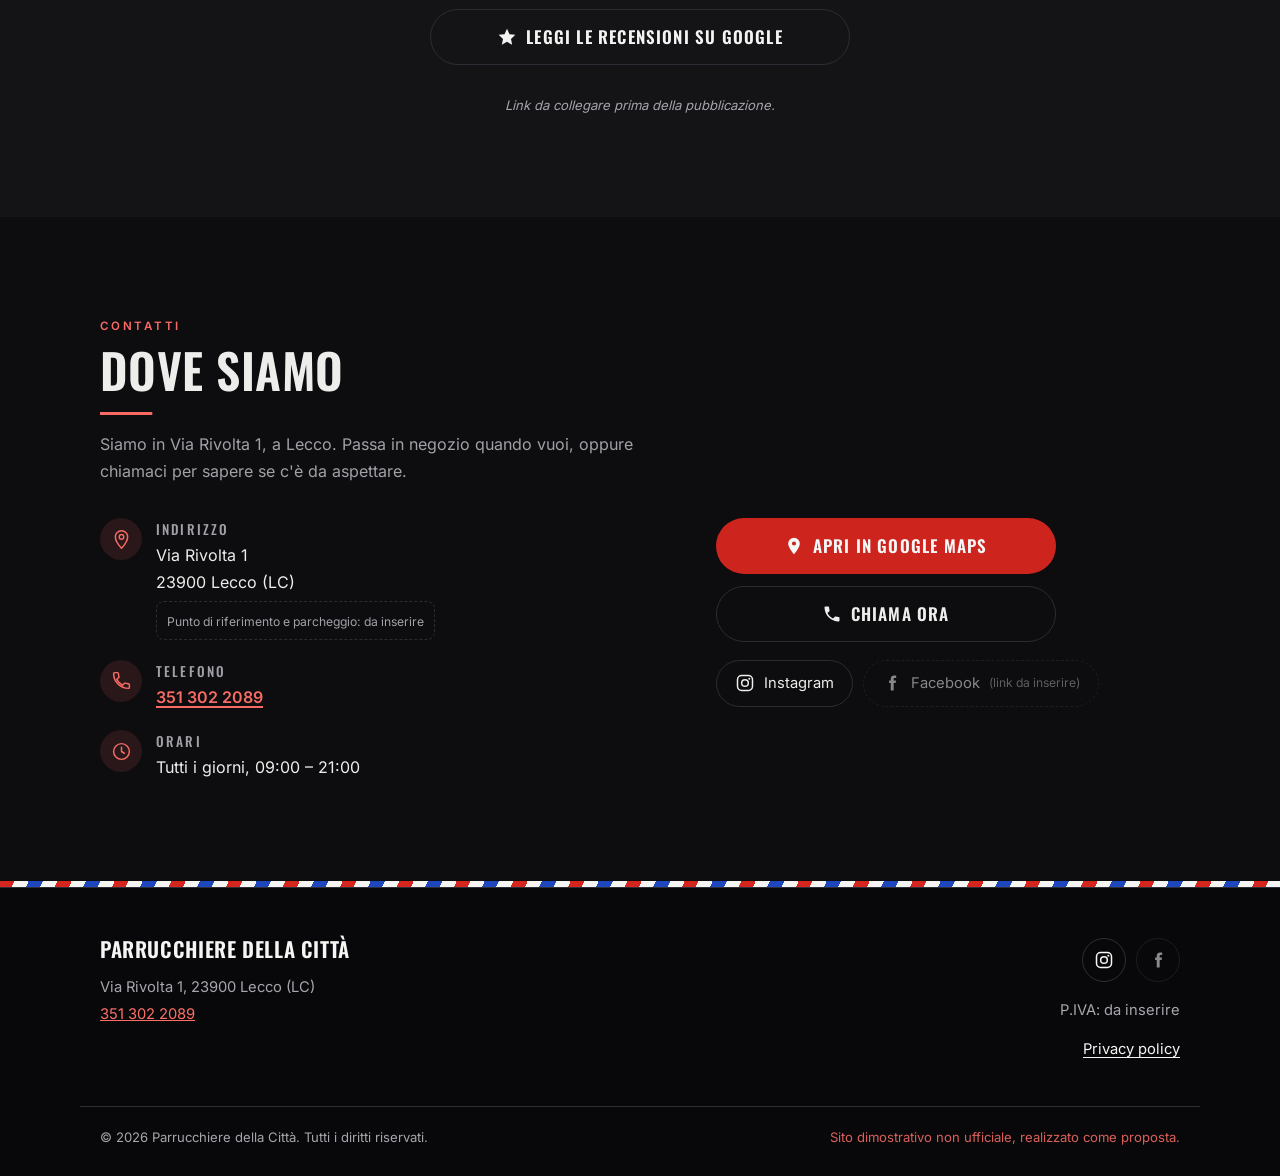
==== commit 5e5d2ae8: "Animazioni con GSAP, ScrollTrigger e Lenis Librerie - GSAP 3.12.5, ScrollTrigger e Lenis 1.1.18 scar" ====
--- a/index.html
+++ b/index.html
@@ -75,12 +75,21 @@
 
   <!-- ===================== HERO ===================== -->
   <section class="hero" id="hero">
+    <!-- ======================= DA SOSTITUIRE =======================
+         Sfondo dell'hero: ora e' un segnaposto scuro (img/hero-salone.svg).
+         Con la foto vera: salvarla come img/hero-salone.jpg (orizzontale,
+         circa 1600x1000 px, sotto i 400 KB) e cambiare l'estensione nella
+         regola .hero-foto dentro css/style.css.
+         La foto deve essere SCURA o il titolo bianco non si legge: sopra
+         c'e' gia' una velatura, ma una foto chiara la vince.
+         ============================================================= -->
+    <div class="hero-foto" aria-hidden="true"></div>
     <!-- L'emblema in filigrana: decorativo, quindi nascosto agli screen reader -->
     <div class="hero-emblema" aria-hidden="true"></div>
 
     <div class="wrap hero-inner">
       <p class="hero-kicker">Via Rivolta 1 &middot; Lecco</p>
-      <h1 class="hero-title">Il tuo barbiere<br><span class="accento">a Lecco</span></h1>
+      <h1 class="hero-title" id="hero-title">Il tuo barbiere<br><span class="accento">a Lecco</span></h1>
       <p class="hero-sub">Aperti tutti i giorni dalle 9 alle 21</p>
 
       <div class="hero-actions">
@@ -530,6 +539,25 @@
 </script>
      ============================================================ -->
 
+<!-- ============================================================
+     LIBRERIE DI ANIMAZIONE
+     Sono scaricate e servite da questo sito (cartella js/lib/), non da
+     una rete CDN: caricarle da cdnjs manderebbe l'IP di ogni visitatore
+     a Cloudflare e renderebbe falsa la frase di privacy.html che dice
+     che il sito non contatta server esterni.
+
+     Se in futuro si preferisce il CDN, bastano queste tre righe al posto
+     dei tre <script> qui sotto, MA va aggiornata anche privacy.html:
+     <script src="https://cdnjs.cloudflare.com/ajax/libs/gsap/3.12.5/gsap.min.js"></script>
+     <script src="https://cdnjs.cloudflare.com/ajax/libs/gsap/3.12.5/ScrollTrigger.min.js"></script>
+     <script src="https://cdn.jsdelivr.net/npm/lenis@1.1.18/dist/lenis.min.js"></script>
+
+     Nota licenza GSAP: gratuito per un sito vetrina come questo.
+     Dettagli in js/lib/LICENZE.txt
+     ============================================================ -->
+<script src="js/lib/gsap.min.js"></script>
+<script src="js/lib/ScrollTrigger.min.js"></script>
+<script src="js/lib/lenis.min.js"></script>
 <script src="js/main.js"></script>
 </body>
 </html>
--- a/css/style.css
+++ b/css/style.css
@@ -351,16 +351,39 @@
   position: relative;
   display: flex;
   align-items: center;
-  min-height: min(78vh, 640px);
+  /* Tutta l'altezza VISIBILE: 100dvh meno le due barre fisse, altrimenti
+     l'hero sborderebbe sotto lo schermo proprio della loro altezza.
+     dvh (e non vh) perche' su mobile la barra del browser si ritira. */
+  min-height: calc(100dvh - var(--demo-bar-h) - var(--header-h));
   padding: 64px 0 72px;
   overflow: hidden;
   /* Alone dorato dall'alto su fondo nero: niente righe diagonali, che
      davano un'aria vintage. Qui il taglio e' urban. */
+  background: var(--nero);   /* sotto la foto, per i millisecondi di caricamento */
+}
+
+/* Foto di sfondo dell'hero. Per la foto vera basta cambiare .svg in .jpg.
+   Sopra c'e' una doppia velatura: senza, su una foto chiara il titolo
+   bianco sparirebbe. */
+.hero-foto {
+  position: absolute;
+  inset: 0;
+  background: url('../img/hero-salone.svg') center / cover no-repeat;
+  /* will-change: la foto viene mossa da GSAP in parallasse */
+  will-change: transform;
+}
+.hero-foto::after {
+  content: '';
+  position: absolute;
+  inset: 0;
   background:
-    radial-gradient(120% 80% at 50% -12%, rgba(212, 38, 31, .3), transparent 60%),
-    radial-gradient(95% 70% at 88% 105%, rgba(30, 70, 189, .3), transparent 62%),
-    linear-gradient(180deg, #141419 0%, var(--nero) 100%);
-}
+    linear-gradient(180deg, rgba(13,13,15,.78) 0%, rgba(13,13,15,.62) 42%, rgba(13,13,15,.95) 100%),
+    radial-gradient(115% 75% at 50% -10%, rgba(212, 38, 31, .34), transparent 62%),
+    radial-gradient(90% 65% at 88% 108%, rgba(30, 70, 189, .32), transparent 62%);
+}
+/* La parallasse sposta la foto: la faccio piu' alta del contenitore
+   cosi' muovendosi non scopre mai i bordi. */
+.hero-foto { top: -8%; bottom: -8%; }
 
 /* Emblema in filigrana dentro l'hero: grande, sfumato ai bordi.
    Per toglierlo: cancellare questa regola e il div .hero-emblema. */
@@ -374,8 +397,9 @@
   width: min(112vw, 700px);
   aspect-ratio: 7 / 8;   /* proporzioni del file emblema-tricolore.png */
   background: url('../img/emblema-tricolore.png') center / contain no-repeat;
-  opacity: .26;
-  filter: blur(5px);      /* niente scritte leggibili dietro al titolo */
+  opacity: .07;
+  filter: blur(10px);      /* con la foto sotto basta un velo: due texture
+                             a piena forza si disturbano a vicenda */
   pointer-events: none;
   /* sfuma verso i bordi cosi' non si vede il quadrato dell'immagine */
   -webkit-mask-image: radial-gradient(circle at 50% 50%, #000 42%, transparent 72%);
@@ -393,7 +417,9 @@
   color: var(--rosso-chiaro);
 }
 .hero-title {
-  font-size: clamp(3rem, 15vw, 6.4rem);   /* titoli grandi, look deciso */
+  /* Fluido: non scende sotto 3rem, cresce col 14% della larghezza
+     schermo, si ferma a 8.5rem per non esplodere sui monitor grandi. */
+  font-size: clamp(3rem, 14vw, 8.5rem);
   font-weight: 700;
   margin-bottom: .22em;
   text-wrap: balance;
@@ -471,12 +497,7 @@
   margin-top: 16px;
   background: var(--rosso-chiaro);
   transform-origin: left center;
-  transform: scaleX(0);
-  transition: transform .7s var(--molla) .15s;
-}
-/* Il filetto si disegna da sinistra quando la sezione entra in vista */
-.is-visible .sezione-titolo::after,
-.sezione:not([data-reveal]) .sezione-titolo::after { transform: scaleX(1); }
+}
 .sezione-intro {
   margin: 0 0 34px;
   max-width: 56ch;            /* riga leggibile, non troppo lunga */
@@ -534,10 +555,16 @@
   background: radial-gradient(90% 70% at 0% 0%, rgba(255, 111, 104, .16), transparent 70%);
   transition: opacity .35s ease;
 }
-.servizio:hover {
-  border-color: rgba(255, 111, 104, .55);
-  transform: translateY(-4px);
-  box-shadow: 0 14px 34px rgba(0, 0, 0, .45);
+/* Al passaggio del mouse: scala leggera + bordo acceso.
+   Solo dove esiste un vero puntatore: su telefono l'hover resta
+   "appiccicato" dopo il tocco e la card sembrerebbe bloccata. */
+@media (hover: hover) {
+  .servizio:hover {
+    border-color: rgba(255, 111, 104, .6);
+    transform: translateY(-4px) scale(1.025);
+    box-shadow: 0 16px 38px rgba(0, 0, 0, .5);
+  }
+  .recensione:hover { transform: translateY(-3px) scale(1.015); }
 }
 .servizio:hover::before { opacity: 1; }
 .servizio:hover .servizio-ico { transform: scale(1.09) rotate(-4deg); background: rgba(255, 111, 104, .2); }
@@ -571,7 +598,9 @@
   border-color: rgba(123, 160, 255, .25);
 }
 .servizio:nth-child(even) .servizio-ico svg { stroke: var(--blu-chiaro); }
-.servizio:nth-child(even):hover { border-color: rgba(123, 160, 255, .55); }
+@media (hover: hover) {
+  .servizio:nth-child(even):hover { border-color: rgba(123, 160, 255, .6); }
+}
 .servizio:nth-child(even)::before {
   background: radial-gradient(90% 70% at 0% 0%, rgba(123, 160, 255, .16), transparent 70%);
 }
@@ -727,7 +756,7 @@
   overflow: hidden;
   transition: border-color .3s var(--molla), transform .3s var(--molla);
 }
-.recensione:hover { border-color: rgba(255, 111, 104, .4); transform: translateY(-3px); }
+.recensione:hover { border-color: rgba(255, 111, 104, .45); }
 /* Virgolette in filigrana nell'angolo: segnale visivo che e' una citazione */
 .recensione::after {
   content: '\201D';
@@ -1037,23 +1066,19 @@
   to   { transform: translateX(-50%); }   /* meta' pista = un gruppo intero */
 }
 
-/* ----------------------------- 22. ENTRATA HERO -------------------------- */
-/* Il titolo entra a cascata al caricamento: kicker, titolo, testo, bottoni. */
-@keyframes sali {
-  from { opacity: 0; transform: translateY(26px); }
-  to   { opacity: 1; transform: none; }
-}
-.hero-kicker,
-.hero-title,
-.hero-sub,
-.hero-actions,
-.hero-status {
-  animation: sali .85s var(--molla) backwards;
-}
-.hero-title   { animation-delay: .08s; }
-.hero-sub     { animation-delay: .18s; }
-.hero-actions { animation-delay: .26s; }
-.hero-status  { animation-delay: .36s; }
+/* ----------------------------- 22. PAROLE DEL TITOLO --------------------- */
+/* GSAP spezza il titolo dell'hero in parole: ognuna finisce in due span.
+   Quello esterno taglia, quello interno sale da sotto. Senza JavaScript
+   gli span non vengono creati e il titolo resta un titolo normale. */
+.parola {
+  display: inline-block;
+  overflow: hidden;
+  vertical-align: top;
+  /* accenti e code delle lettere non devono essere tranciati dal taglio */
+  padding-bottom: .1em;
+  margin-bottom: -.1em;
+}
+.parola-int { display: inline-block; will-change: transform; }
 
 /* ----------------------------- 23. PALO DEL BARBIERE --------------------- */
 /* Le righe del palo, usate come divisorio sottile. E' l'unico punto in cui
@@ -1137,45 +1162,38 @@
 
 /* In stampa le comparse non hanno senso e lascerebbero pagine bianche */
 @media print {
-  .reveal, .reveal-item { opacity: 1 !important; transform: none !important; }
   .demo-bar, .site-header, .scroll-progress, .grana, .palo { display: none; }
 }
 
-/* ----------------------------- 19. ANIMAZIONI ----------------------------- */
-/* Le sezioni compaiono con una risalita leggera. La classe .reveal viene
-   aggiunta da JS solo se l'utente non ha chiesto meno animazioni. */
-/* La sezione compare solo in dissolvenza, SENZA spostarsi.
-   Motivo: i link del menu portano all'inizio della sezione, e il browser
-   calcola la destinazione mentre la sezione e' ancora traslata verso il
-   basso. Quando poi risale, lo scorrimento si ferma 28px troppo in alto.
-   A spostarsi sono le card qui sotto (.reveal-item), che stanno dentro
-   la sezione e quindi non ne cambiano il bordo superiore. */
-.reveal {
-  opacity: 0;
-  transition: opacity .7s var(--molla);
-}
-.reveal.is-visible { opacity: 1; transform: none; }
-
-/* Gli elementi ripetuti (card, foto) entrano uno dopo l'altro invece che
-   tutti insieme: il ritardo lo calcola JS e lo scrive in --ritardo. */
-.reveal-item {
-  opacity: 0;
-  transform: translateY(22px) scale(.985);
-  transition: opacity .6s var(--molla), transform .6s var(--molla);
-  transition-delay: var(--ritardo, 0ms);
-}
-.reveal-item.is-visible { opacity: 1; transform: none; }
-
-/* Rispetto della preferenza di sistema: niente movimento */
+/* ----------------------------- 19. MOVIMENTO ----------------------------- */
+/* Qui non si nasconde niente: gli stati di partenza delle animazioni li
+   imposta GSAP a runtime. Se le librerie non caricano, la pagina resta
+   completamente leggibile. */
+
+/* Lenis ha bisogno che lo scorrimento nativo sia spento, altrimenti i due
+   sistemi si sovrappongono e lo scorrimento diventa a scatti. */
+html.lenis, html.lenis body { height: auto; }
+.lenis.lenis-smooth { scroll-behavior: auto !important; }
+.lenis.lenis-smooth [data-lenis-prevent] { overscroll-behavior: contain; }
+.lenis.lenis-stopped { overflow: hidden; }
+
+/* Filetto sotto i titoli: la larghezza la guida GSAP con --filetto (0 -> 1).
+   Il valore di partenza e' 1, cosi' senza JavaScript il filetto c'e'. */
+.sezione-titolo::after { transform: scaleX(var(--filetto, 1)); }
+
+/* Rispetto della preferenza di sistema: niente movimento.
+   Con questa attiva il JavaScript non avvia ne' GSAP ne' Lenis. */
 @media (prefers-reduced-motion: reduce) {
   html { scroll-behavior: auto; }
   *, *::before, *::after {
     animation-duration: .001ms !important;
+    animation-iteration-count: 1 !important;
     transition-duration: .001ms !important;
   }
-  .reveal, .reveal-item { opacity: 1; transform: none; }
-  .sezione-titolo::after { transform: scaleX(1); transition: none; }
-  .nastro-pista { animation: none; }
-  .palo { animation: none; }
-  .hero-kicker, .hero-title, .hero-sub, .hero-actions, .hero-status { animation: none; }
-}
+  .nastro-pista, .palo { animation: none; }
+}
+
+@media print {
+  .demo-bar, .site-header, .scroll-progress, .grana, .palo, .nastro { display: none; }
+  .hero-foto, .hero-emblema, .sfondo-emblema { display: none; }
+}
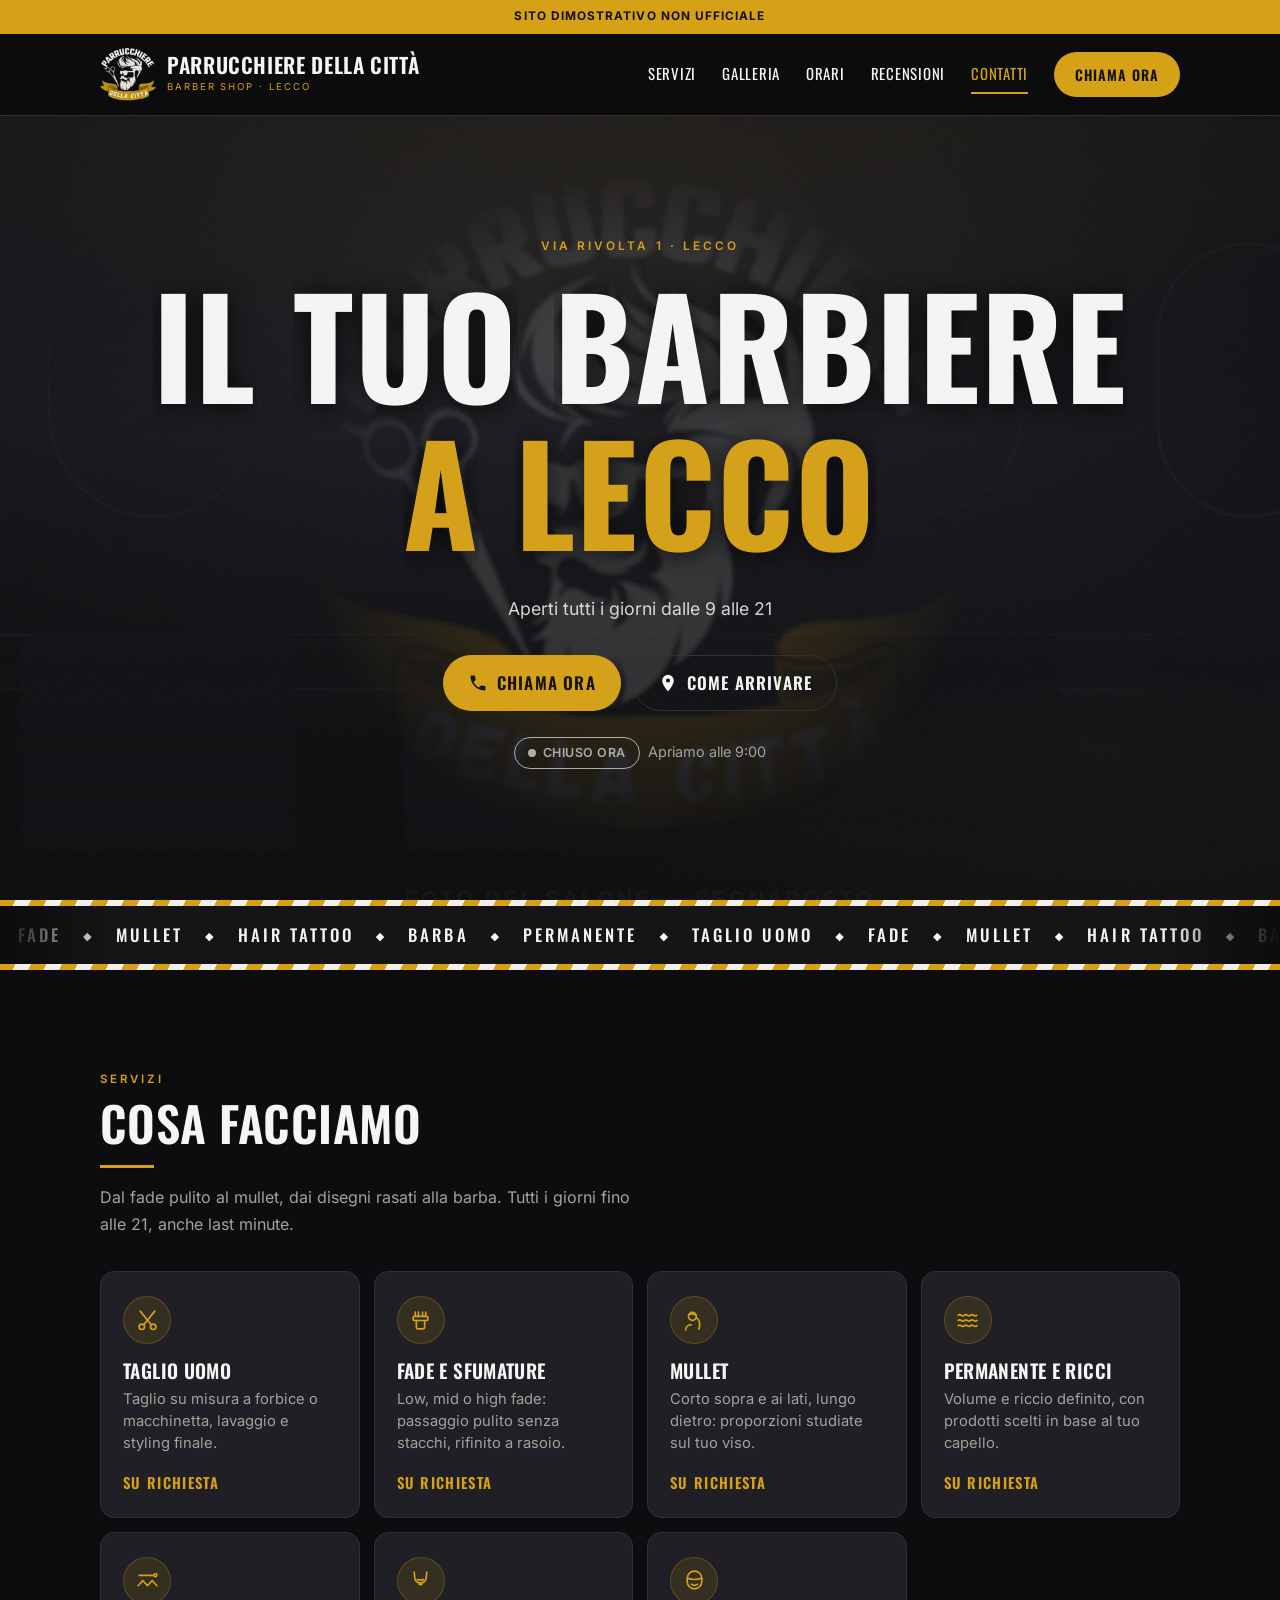
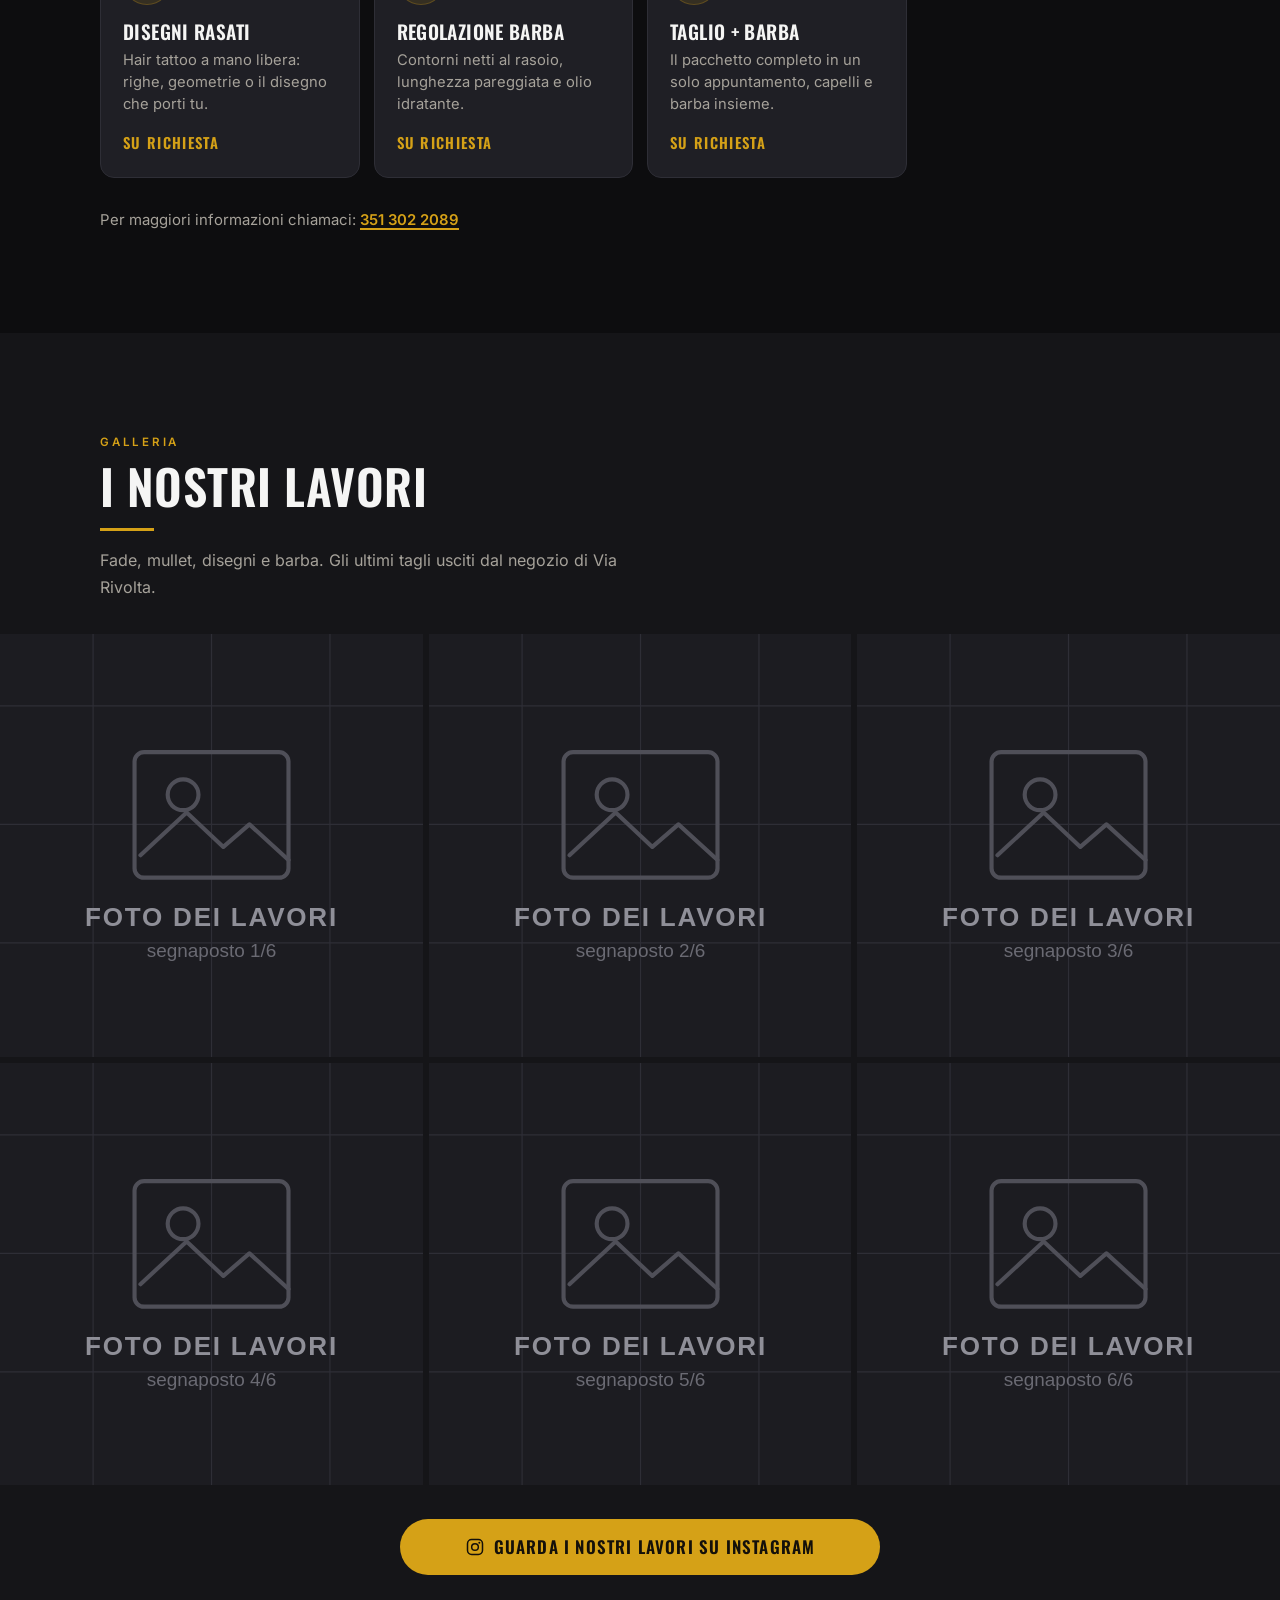
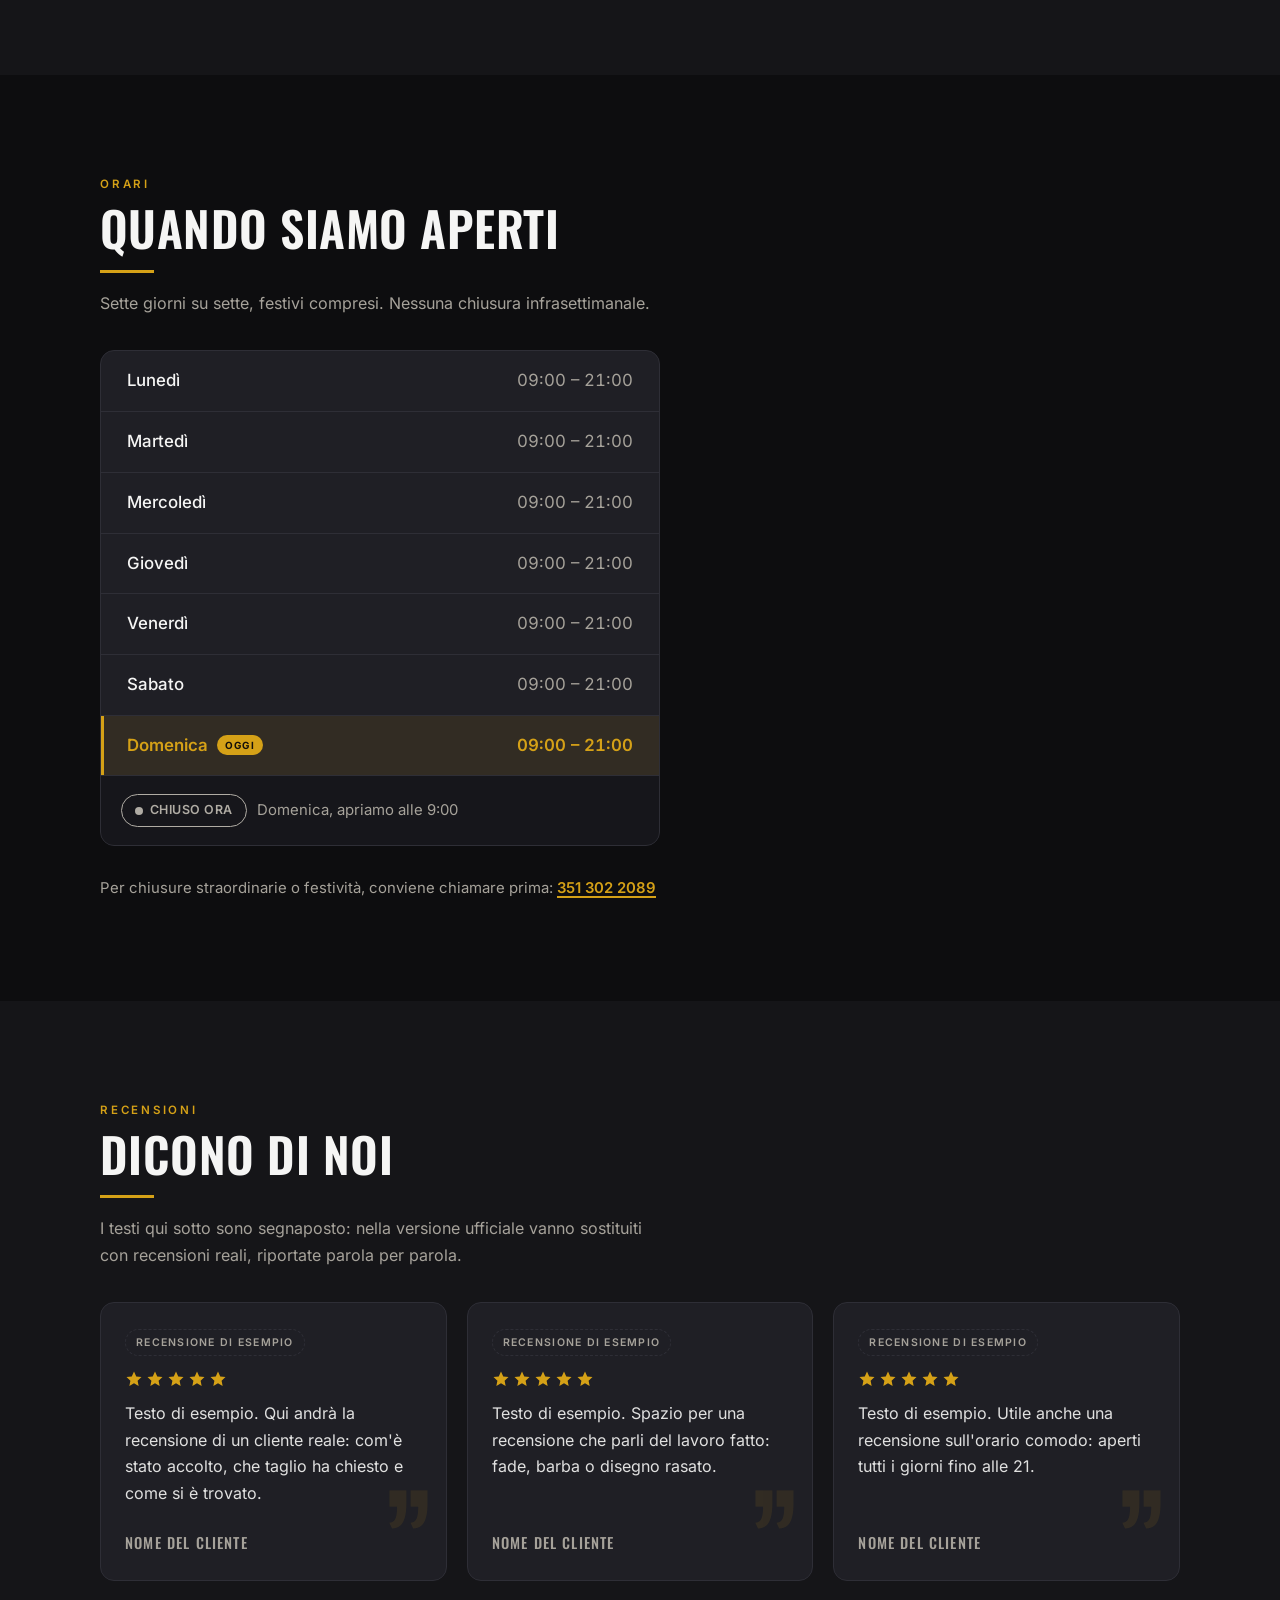
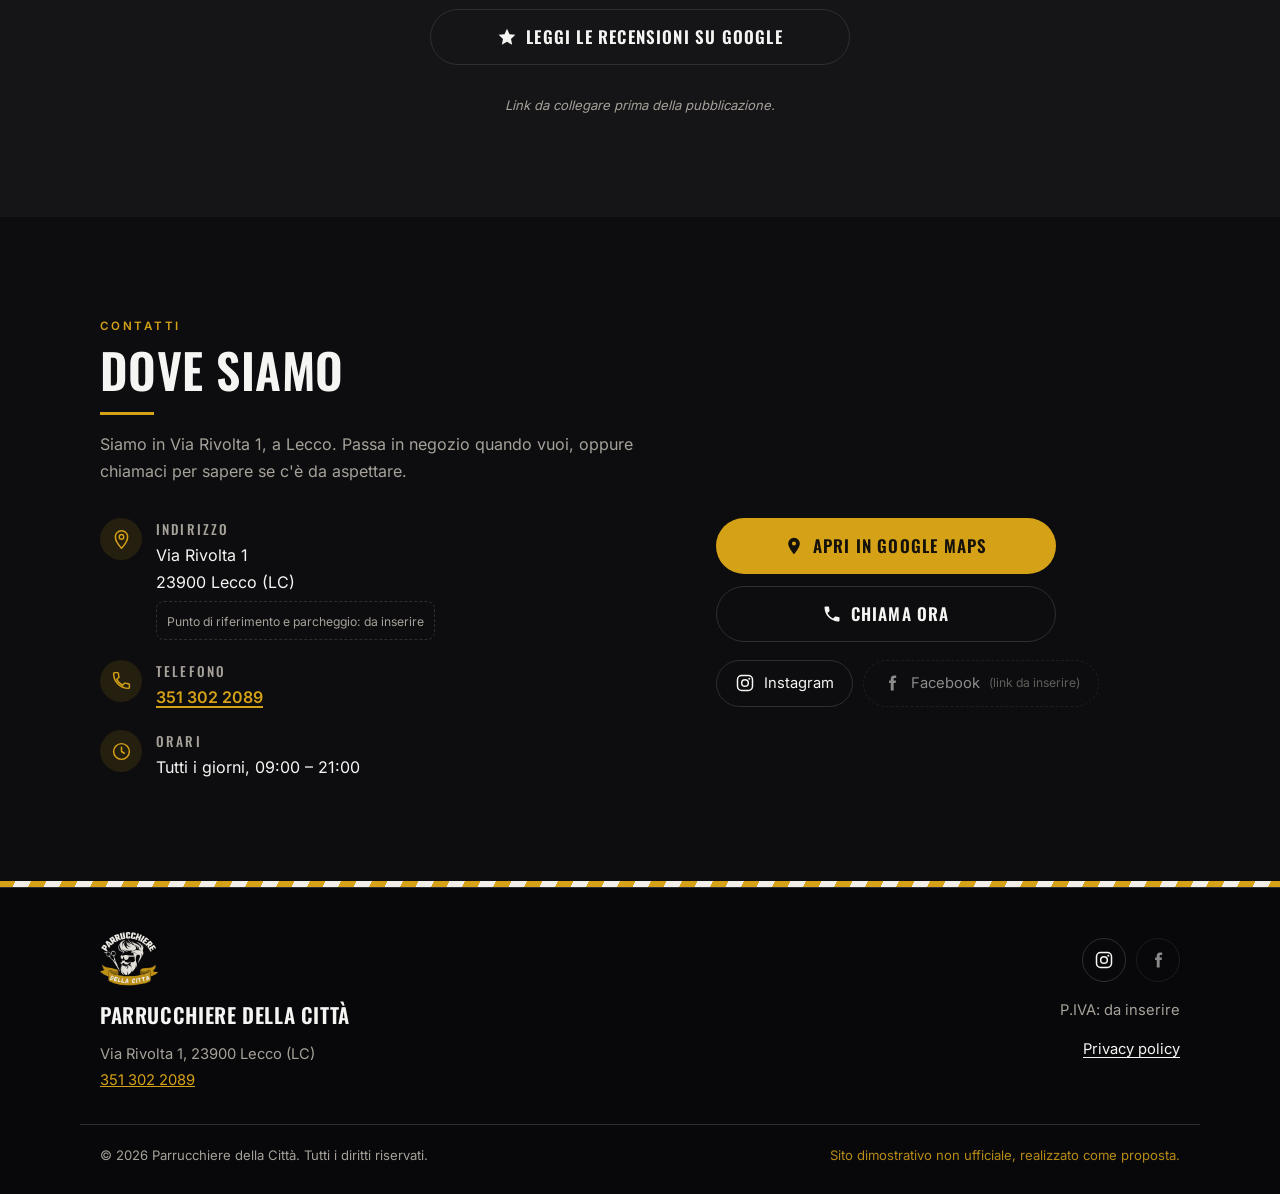
==== commit db53915b: "Il logo vero dell'attivita', e palette riportata sul suo oro Il rosso/bianco/blu veniva da un emblem" ====
--- a/index.html
+++ b/index.html
@@ -13,8 +13,8 @@
   <meta name="theme-color" content="#0d0d0f">
 
   <!-- Favicon inline (SVG): nessun file esterno, nessuna richiesta in piu'.
-       Non e' il logo dell'attivita', solo l'iniziale in rosso. -->
-  <link rel="icon" href="data:image/svg+xml,%3Csvg xmlns='http://www.w3.org/2000/svg' viewBox='0 0 64 64'%3E%3Crect width='64' height='64' rx='12' fill='%230d0d0f'/%3E%3Ctext x='32' y='45' font-family='sans-serif' font-size='38' font-weight='bold' fill='%23ff6f68' text-anchor='middle'%3EP%3C/text%3E%3C/svg%3E">
+       Non e' il logo: e' solo l'iniziale, per la linguetta del browser. -->
+  <link rel="icon" href="data:image/svg+xml,%3Csvg xmlns='http://www.w3.org/2000/svg' viewBox='0 0 64 64'%3E%3Crect width='64' height='64' rx='12' fill='%230d0d0f'/%3E%3Ctext x='32' y='45' font-family='sans-serif' font-size='38' font-weight='bold' fill='%23d5a117' text-anchor='middle'%3EP%3C/text%3E%3C/svg%3E">
 
   <!-- Precarico i due font serviti in locale: evita lo "sfarfallio" del testo -->
   <link rel="preload" href="fonts/oswald-latin.woff2" as="font" type="font/woff2" crossorigin>
@@ -36,9 +36,9 @@
 <!-- Link di salto per chi naviga da tastiera / screen reader -->
 <a class="skip-link" href="#main">Salta al contenuto</a>
 
-<!-- Filigrana di sfondo, fissa dietro tutta la pagina.
-     Per toglierla: cancellare questo div e la regola .sfondo-emblema. -->
-<div class="sfondo-emblema" aria-hidden="true"></div>
+<!-- Il logo in filigrana, fisso dietro tutta la pagina.
+     Per toglierlo: cancellare questo div e la regola .sfondo-logo. -->
+<div class="sfondo-logo" aria-hidden="true"></div>
 <div class="grana" aria-hidden="true"></div>
 
 <!-- Sottile barra che mostra quanto manca alla fine della pagina -->
@@ -47,10 +47,17 @@
 <header class="site-header" id="site-header">
   <div class="wrap header-inner">
 
-    <!-- Nessun logo dell'attivita': il nome e' scritto con il font dei titoli -->
+    <!-- Logo vero dell'attivita', nella versione per fondo scuro.
+         alt vuoto: il nome e' scritto qui accanto, e farlo leggere due
+         volte di fila darebbe fastidio a chi usa uno screen reader.
+         Il logo e' un badge con il testo in cerchio: a 46px quel testo
+         sarebbe illeggibile, per questo il nome resta scritto a fianco. -->
     <a class="brand" href="#hero">
-      <span class="brand-name">Parrucchiere <br>della Città</span>
-      <span class="brand-sub">Barber Shop · Lecco</span>
+      <img class="brand-logo" src="img/logo.webp" alt="" width="720" height="680" decoding="async">
+      <span class="brand-testo">
+        <span class="brand-name">Parrucchiere <br>della Città</span>
+        <span class="brand-sub">Barber Shop · Lecco</span>
+      </span>
     </a>
 
     <button class="nav-toggle" id="nav-toggle" aria-expanded="false" aria-controls="nav-menu" aria-label="Apri il menu">
@@ -84,8 +91,8 @@
          c'e' gia' una velatura, ma una foto chiara la vince.
          ============================================================= -->
     <div class="hero-foto" aria-hidden="true"></div>
-    <!-- L'emblema in filigrana: decorativo, quindi nascosto agli screen reader -->
-    <div class="hero-emblema" aria-hidden="true"></div>
+    <!-- Il logo in filigrana: decorativo, il nome e' gia' nell'header -->
+    <div class="hero-logo" aria-hidden="true"></div>
 
     <div class="wrap hero-inner">
       <p class="hero-kicker">Via Rivolta 1 &middot; Lecco</p>
@@ -466,6 +473,7 @@
   <div class="wrap footer-inner">
 
     <div class="footer-col">
+      <img class="footer-logo" src="img/logo.webp" alt="" width="720" height="680" loading="lazy" decoding="async">
       <p class="footer-nome">Parrucchiere della Città</p>
       <address>
         Via Rivolta 1, 23900 Lecco (LC)<br>
--- a/css/style.css
+++ b/css/style.css
@@ -48,25 +48,28 @@
   --antracite:   #16161a;   /* sfondo sezioni alternate */
   --carbone:     #1f1f25;   /* card */
   --bordo:       #2e2e36;
-  /* Palette presa dal palo del barbiere: rosso, bianco, blu su fondo scuro.
-     Ogni colore esiste in due versioni perche' su nero servono contrasti
-     diversi: la tinta piena regge il testo BIANCO sopra di se', quella
-     chiara e' leggibile come TESTO sul fondo nero.
-     Rapporti misurati (minimo richiesto dalle WCAG AA: 4.5:1):
-       rosso-chiaro su nero 7.1:1    blu-chiaro su nero 7.7:1
-       bianco su rosso      5.1:1    bianco su blu      7.9:1
-       grigio su nero       8.0:1    grigio su card     6.8:1 */
-  --rosso:        #d4261f;   /* tinta piena: fondi con testo bianco */
-  --rosso-vivo:   #e02e27;   /* stessa tinta, accesa: hover */
-  --rosso-chiaro: #ff6f68;   /* testo, icone e dettagli sul nero */
-  --blu:          #1e46bd;
-  --blu-chiaro:   #7ba0ff;
-  --bianco:       #f5f5f4;
-  --grigio:       #a6a6ad;   /* neutro appena freddo, verso il blu */
+  /* Palette presa dal LOGO dell'attivita': nero e oro.
+     L'oro e' campionato dal file del logo: #d5a117.
+
+     Attenzione, e' la regola che decide tutta la grafica: sull'oro il
+     testo BIANCO non si legge (2.4:1), il testo NERO si' (7.8:1).
+     Quindi ogni fondo oro porta testo scuro, mai bianco.
+
+     Rapporti misurati (minimo WCAG AA: 4.5:1):
+       oro su nero          8.4:1     nero su oro        7.8:1
+       oro-chiaro su nero  11.6:1     bianco su nero    18.9:1
+       grigio su nero       8.0:1     grigio su card     6.8:1 */
+  --oro:         #d5a117;   /* l'oro del logo: fondi e testo */
+  --oro-vivo:    #e2ae23;   /* leggermente acceso: hover */
+  --oro-chiaro:  #eec25a;   /* per i dettagli piccoli sul nero */
+  --su-oro:      #14100a;   /* il testo che sta SOPRA l'oro */
+  --crema:       #f2efe8;   /* la crema del logo in negativo */
+  --bianco:      #f5f5f4;
+  --grigio:      #a6a29a;   /* neutro tirato appena verso l'oro */
 
   --stato-aperto: #43b06a;   /* pastiglia "Aperto ora" */
-  --stato-chiuso: #b0b0ba;   /* "Chiuso ora": neutro, non rosso, per non
-                                confonderlo con il rosso del marchio */
+  --stato-chiuso: #b0aca4;   /* "Chiuso ora": neutro, cosi' non si
+                                confonde con l'oro del marchio */
 
   --titolo: 'Oswald', 'Arial Narrow', Impact, system-ui, sans-serif;
   --testo:  'Inter', system-ui, -apple-system, 'Segoe UI', Roboto, sans-serif;
@@ -120,7 +123,7 @@
   margin: 0 0 .4em;
 }
 
-.accento { color: var(--rosso-chiaro); }
+.accento { color: var(--oro); }
 
 .wrap {
   width: 100%;
@@ -131,7 +134,7 @@
 
 /* Focus sempre visibile: requisito di accessibilita' */
 :focus-visible {
-  outline: 3px solid var(--rosso-vivo);
+  outline: 3px solid var(--oro-chiaro);
   outline-offset: 3px;
 }
 
@@ -149,8 +152,8 @@
   position: fixed;
   left: -9999px;
   z-index: 200;
-  background: var(--rosso);
-  color: #fff;
+  background: var(--oro);
+  color: var(--su-oro);
   padding: 12px 18px;
   font-weight: 600;
   border-radius: 0 0 var(--radius) 0;
@@ -158,15 +161,15 @@
 .skip-link:focus { left: 0; top: 0; }
 
 /* Emblema fisso dietro l'intera pagina: molto tenue, solo texture.
-   Per toglierlo: cancellare questa regola e il div .sfondo-emblema. */
-.sfondo-emblema {
+   Per toglierlo: cancellare questa regola e il div .sfondo-logo. */
+.sfondo-logo {
   position: fixed;
   inset: 0;
   z-index: -1;                 /* dietro a tutto, non intercetta i click */
   pointer-events: none;
-  background: url('../img/emblema-tricolore.png') center 46% / min(150vw, 900px) no-repeat;
-  opacity: .07;
-  filter: blur(7px);
+  background: url('../img/logo.webp') center 46% / min(150vw, 900px) no-repeat;
+  opacity: .045;
+  filter: blur(6px);
 }
 
 /* ----------------------------- 4. BARRA DEMO -----------------------------
@@ -183,8 +186,8 @@
   align-items: center;
   justify-content: center;
   gap: 8px;
-  background: var(--rosso);
-  color: #fff;
+  background: var(--oro);
+  color: var(--su-oro);
   font-size: .74rem;
   font-weight: 700;
   letter-spacing: .09em;
@@ -221,7 +224,19 @@
   gap: 16px;
 }
 
-.brand { text-decoration: none; display: block; }
+.brand {
+  text-decoration: none;
+  display: flex;
+  align-items: center;
+  gap: 11px;
+  min-width: 0;               /* permette al testo di accorciarsi */
+}
+.brand-logo {
+  width: 44px;
+  height: auto;
+  flex: 0 0 auto;             /* non si schiaccia quando lo spazio stringe */
+}
+.brand-testo { min-width: 0; }
 .brand-name {
   display: block;
   font-family: var(--titolo);
@@ -237,7 +252,7 @@
   font-size: .6rem;
   letter-spacing: .2em;
   text-transform: uppercase;
-  color: var(--rosso-chiaro);
+  color: var(--oro);
 }
 
 /* --- Hamburger (solo mobile) --- */
@@ -297,7 +312,7 @@
   text-decoration: none;
   border-bottom: 1px solid var(--bordo);
 }
-.nav-list a:hover, .nav-list a:focus-visible { color: var(--rosso-chiaro); }
+.nav-list a:hover, .nav-list a:focus-visible { color: var(--oro); }
 
 .nav-cta { margin-top: 18px; width: 100%; }
 
@@ -322,15 +337,15 @@
               color .22s ease, box-shadow .28s ease, border-color .22s ease;
 }
 .btn:active { transform: scale(.97); }
-.btn-cta:hover { transform: translateY(-2px); box-shadow: 0 12px 30px rgba(212, 38, 31, .45); }
-.btn-ghost:hover { transform: translateY(-2px); background: rgba(255, 111, 104, .07); }
+.btn-cta:hover { transform: translateY(-2px); box-shadow: 0 12px 30px rgba(213, 161, 23, .45); }
+.btn-ghost:hover { transform: translateY(-2px); background: rgba(213, 161, 23, .07); }
 .btn-lg { min-height: 56px; font-size: 1.06rem; }
 
-.btn-cta  { background: var(--rosso); color: #fff; }
-.btn-cta:hover, .btn-cta:focus-visible { background: var(--rosso-vivo); }
+.btn-cta  { background: var(--oro); color: var(--su-oro); }
+.btn-cta:hover, .btn-cta:focus-visible { background: var(--oro-vivo); }
 
 .btn-ghost { background: transparent; color: var(--bianco); border-color: var(--bordo); }
-.btn-ghost:hover, .btn-ghost:focus-visible { border-color: var(--rosso-chiaro); color: var(--rosso-chiaro); }
+.btn-ghost:hover, .btn-ghost:focus-visible { border-color: var(--oro); color: var(--oro); }
 
 .ico { width: 20px; height: 20px; fill: currentColor; flex: 0 0 auto; }
 
@@ -378,27 +393,25 @@
   inset: 0;
   background:
     linear-gradient(180deg, rgba(13,13,15,.78) 0%, rgba(13,13,15,.62) 42%, rgba(13,13,15,.95) 100%),
-    radial-gradient(115% 75% at 50% -10%, rgba(212, 38, 31, .34), transparent 62%),
-    radial-gradient(90% 65% at 88% 108%, rgba(30, 70, 189, .32), transparent 62%);
+    radial-gradient(115% 75% at 50% -10%, rgba(213, 161, 23, .34), transparent 62%),
+    radial-gradient(90% 65% at 88% 108%, rgba(213, 161, 23, .32), transparent 62%);
 }
 /* La parallasse sposta la foto: la faccio piu' alta del contenitore
    cosi' muovendosi non scopre mai i bordi. */
 .hero-foto { top: -8%; bottom: -8%; }
 
 /* Emblema in filigrana dentro l'hero: grande, sfumato ai bordi.
-   Per toglierlo: cancellare questa regola e il div .hero-emblema. */
-.hero-emblema {
+   Per toglierlo: cancellare questa regola e il div .hero-logo. */
+.hero-logo {
   position: absolute;
   top: 50%;
   left: 50%;
-  /* --py la scrive JS mentre scorri: l'emblema si muove piu' piano
-     della pagina (parallasse). Senza JS resta semplicemente a zero. */
-  translate: -50% calc(-50% + var(--py, 0px));
+  translate: -50% -50%;   /* la parallasse la aggiunge GSAP, sopra questa */
   width: min(112vw, 700px);
-  aspect-ratio: 7 / 8;   /* proporzioni del file emblema-tricolore.png */
-  background: url('../img/emblema-tricolore.png') center / contain no-repeat;
-  opacity: .07;
-  filter: blur(10px);      /* con la foto sotto basta un velo: due texture
+  aspect-ratio: 72 / 68;   /* proporzioni del file logo.webp */
+  background: url('../img/logo.webp') center / contain no-repeat;
+  opacity: .15;
+  filter: blur(2px);      /* e' il loro logo: puo' leggersi, appena */      /* con la foto sotto basta un velo: due texture
                              a piena forza si disturbano a vicenda */
   pointer-events: none;
   /* sfuma verso i bordi cosi' non si vede il quadrato dell'immagine */
@@ -414,7 +427,7 @@
   font-weight: 600;
   letter-spacing: .26em;
   text-transform: uppercase;
-  color: var(--rosso-chiaro);
+  color: var(--oro);
 }
 .hero-title {
   /* Fluido: non scende sotto 3rem, cresce col 14% della larghezza
@@ -481,7 +494,7 @@
   font-weight: 600;
   letter-spacing: .24em;
   text-transform: uppercase;
-  color: var(--rosso-chiaro);
+  color: var(--oro);
 }
 .sezione-titolo {
   font-size: clamp(2rem, 8vw, 3rem);
@@ -495,7 +508,7 @@
   width: 54px;
   height: 3px;
   margin-top: 16px;
-  background: var(--rosso-chiaro);
+  background: var(--oro);
   transform-origin: left center;
 }
 .sezione-intro {
@@ -510,7 +523,7 @@
   color: var(--grigio);
 }
 .link-acc {
-  color: var(--rosso-chiaro);
+  color: var(--oro);
   font-weight: 600;
   text-decoration-thickness: 2px;
   text-underline-offset: 3px;
@@ -552,7 +565,7 @@
   inset: 0;
   opacity: 0;
   pointer-events: none;
-  background: radial-gradient(90% 70% at 0% 0%, rgba(255, 111, 104, .16), transparent 70%);
+  background: radial-gradient(90% 70% at 0% 0%, rgba(213, 161, 23, .16), transparent 70%);
   transition: opacity .35s ease;
 }
 /* Al passaggio del mouse: scala leggera + bordo acceso.
@@ -560,51 +573,37 @@
    "appiccicato" dopo il tocco e la card sembrerebbe bloccata. */
 @media (hover: hover) {
   .servizio:hover {
-    border-color: rgba(255, 111, 104, .6);
+    border-color: rgba(213, 161, 23, .6);
     transform: translateY(-4px) scale(1.025);
     box-shadow: 0 16px 38px rgba(0, 0, 0, .5);
   }
   .recensione:hover { transform: translateY(-3px) scale(1.015); }
 }
 .servizio:hover::before { opacity: 1; }
-.servizio:hover .servizio-ico { transform: scale(1.09) rotate(-4deg); background: rgba(255, 111, 104, .2); }
+.servizio:hover .servizio-ico { transform: scale(1.09) rotate(-4deg); background: rgba(213, 161, 23, .2); }
 .servizio > * { position: relative; }   /* il testo resta sopra l'alone */
 
 .servizio-ico {
   width: 40px;
   height: 40px;
   margin-bottom: 12px;
-  border: 1px solid rgba(255, 111, 104, .25);
+  border: 1px solid rgba(213, 161, 23, .25);
   transition: transform .35s var(--molla), background .3s ease;
   display: grid;
   place-items: center;
   border-radius: 50%;
-  background: rgba(255, 111, 104, .12);
-}
-/* Icone a tratto: si alternano rosso e blu, card dopo card */
+  background: rgba(213, 161, 23, .12);
+}
+/* Icone a tratto, nell'oro del logo */
 .servizio-ico svg {
   width: 21px;
   height: 21px;
   fill: none;
-  stroke: var(--rosso-chiaro);
+  stroke: var(--oro);
   stroke-width: 1.6;
   stroke-linecap: round;
   stroke-linejoin: round;
 }
-
-/* Card pari in blu: rosso e blu si alternano lungo la griglia */
-.servizio:nth-child(even) .servizio-ico {
-  background: rgba(123, 160, 255, .12);
-  border-color: rgba(123, 160, 255, .25);
-}
-.servizio:nth-child(even) .servizio-ico svg { stroke: var(--blu-chiaro); }
-@media (hover: hover) {
-  .servizio:nth-child(even):hover { border-color: rgba(123, 160, 255, .6); }
-}
-.servizio:nth-child(even)::before {
-  background: radial-gradient(90% 70% at 0% 0%, rgba(123, 160, 255, .16), transparent 70%);
-}
-.servizio:nth-child(even):hover .servizio-ico { background: rgba(123, 160, 255, .2); }
 
 .servizio h3 {
   font-size: 1.04rem;
@@ -628,7 +627,7 @@
   font-weight: 600;
   letter-spacing: .09em;
   text-transform: uppercase;
-  color: var(--rosso-chiaro);
+  color: var(--oro);
 }
 
 /* ----------------------------- 12. GALLERIA ------------------------------ */
@@ -657,7 +656,7 @@
   opacity: 0;
   pointer-events: none;
   background: linear-gradient(to top, rgba(0, 0, 0, .55), transparent 55%);
-  box-shadow: inset 0 0 0 2px rgba(255, 111, 104, .75);
+  box-shadow: inset 0 0 0 2px rgba(213, 161, 23, .75);
   transition: opacity .3s ease;
 }
 .galleria-box:hover::after { opacity: 1; }
@@ -710,19 +709,19 @@
 .orari-tabella tbody tr { transition: background .2s ease; }
 .orari-tabella tbody tr:hover { background: rgba(255, 255, 255, .03); }
 .orari-tabella tr.is-oggi {
-  background: rgba(123, 160, 255, .1);
-  box-shadow: inset 3px 0 0 var(--blu-chiaro);
+  background: rgba(213, 161, 23, .1);
+  box-shadow: inset 3px 0 0 var(--oro);
 }
 .orari-tabella tr.is-oggi th,
-.orari-tabella tr.is-oggi td { color: var(--blu-chiaro); font-weight: 600; }
+.orari-tabella tr.is-oggi td { color: var(--oro); font-weight: 600; }
 
 .oggi-tag {
   display: inline-block;
   margin-left: 9px;
   padding: 2px 8px;
   border-radius: 999px;
-  background: var(--blu);
-  color: #fff;
+  background: var(--oro);
+  color: var(--su-oro);
   font-size: .62rem;
   font-weight: 700;
   letter-spacing: .12em;
@@ -756,7 +755,7 @@
   overflow: hidden;
   transition: border-color .3s var(--molla), transform .3s var(--molla);
 }
-.recensione:hover { border-color: rgba(255, 111, 104, .45); }
+.recensione:hover { border-color: rgba(213, 161, 23, .45); }
 /* Virgolette in filigrana nell'angolo: segnale visivo che e' una citazione */
 .recensione::after {
   content: '\201D';
@@ -766,7 +765,7 @@
   font-family: var(--titolo);
   font-size: 9rem;
   line-height: 1;
-  color: var(--rosso-chiaro);
+  color: var(--oro);
   opacity: .1;
   pointer-events: none;
 }
@@ -787,7 +786,7 @@
 }
 
 .stelle { display: flex; gap: 3px; margin-bottom: 12px; }
-.stelle svg { width: 18px; height: 18px; fill: var(--rosso-chiaro); }
+.stelle svg { width: 18px; height: 18px; fill: var(--oro); }
 
 .recensione blockquote { margin: 0 0 18px; }
 .recensione blockquote p {
@@ -844,11 +843,11 @@
   display: grid;
   place-items: center;
   border-radius: 50%;
-  background: rgba(255, 111, 104, .12);
+  background: rgba(213, 161, 23, .12);
 }
 .contatto-ico svg {
   width: 21px; height: 21px;
-  fill: none; stroke: var(--rosso-chiaro);
+  fill: none; stroke: var(--oro);
   stroke-width: 1.7; stroke-linecap: round; stroke-linejoin: round;
 }
 
@@ -868,7 +867,7 @@
   font-size: .92rem;
   transition: border-color .2s ease, color .2s ease;
 }
-.social-link:hover, .social-link:focus-visible { border-color: var(--rosso-chiaro); color: var(--rosso-chiaro); }
+.social-link:hover, .social-link:focus-visible { border-color: var(--oro); color: var(--oro); }
 .social-link svg { width: 20px; height: 20px; fill: currentColor; }
 .social-link svg.ico-linea { fill: none; stroke: currentColor; }
 
@@ -905,6 +904,8 @@
   gap: 26px;
   grid-template-columns: 1fr;
 }
+.footer-logo { width: 58px; height: auto; margin-bottom: 12px; }
+
 .footer-nome {
   margin: 0 0 8px;
   font-family: var(--titolo);
@@ -918,7 +919,7 @@
   color: var(--grigio);
   line-height: 1.8;
 }
-.site-footer address a { color: var(--rosso-chiaro); }
+.site-footer address a { color: var(--oro); }
 
 .social-tondo {
   width: 44px;
@@ -929,8 +930,8 @@
   border-radius: 50%;
   transition: border-color .2s ease, color .2s ease;
 }
-.social-tondo:hover, .social-tondo:focus-visible { border-color: var(--rosso-chiaro); color: var(--rosso-chiaro); }
-.social-tondo:not(.is-todo):last-child:hover { border-color: var(--blu-chiaro); color: var(--blu-chiaro); }
+.social-tondo:hover, .social-tondo:focus-visible { border-color: var(--oro); color: var(--oro); }
+.social-tondo:not(.is-todo):last-child:hover { border-color: var(--oro); color: var(--oro); }
 .social-tondo svg { width: 20px; height: 20px; fill: currentColor; }
 .social-tondo svg.ico-linea { fill: none; stroke: currentColor; }
 
@@ -940,7 +941,7 @@
   text-decoration-thickness: 1px;
   text-underline-offset: 3px;
 }
-.footer-link:hover { color: var(--rosso-chiaro); }
+.footer-link:hover { color: var(--oro); }
 
 .footer-basso {
   margin-top: 30px;
@@ -950,7 +951,7 @@
   font-size: .82rem;
 }
 .footer-basso p { margin: 0 0 4px; }
-.footer-demo { color: var(--rosso-chiaro); opacity: .85; }
+.footer-demo { color: var(--oro); opacity: .85; }
 
 /* --------------------- 17. PAGINA PRIVACY (testo lungo) ------------------ */
 .testo-lungo { max-width: 68ch; }   /* riga corta = piu' leggibile */
@@ -966,10 +967,10 @@
 .avviso {
   margin: 26px 0 8px;
   padding: 20px 22px;
-  border: 1px solid var(--rosso-chiaro);
+  border: 1px solid var(--oro);
   border-left-width: 4px;
   border-radius: var(--radius);
-  background: rgba(255, 111, 104, .08);
+  background: rgba(213, 161, 23, .08);
 }
 .avviso p { margin: 0 0 10px; }
 .avviso p:last-child { margin-bottom: 0; }
@@ -990,7 +991,7 @@
   top: .68em;
   width: 7px; height: 7px;
   border-radius: 50%;
-  background: var(--rosso-chiaro);
+  background: var(--oro);
 }
 
 .btn-torna { min-height: 44px; padding: 10px 20px; font-size: .88rem; }
@@ -1011,8 +1012,8 @@
   display: block;
   height: 100%;
   width: 0;                      /* la larghezza la scrive JS */
-  background: linear-gradient(90deg, var(--rosso), var(--rosso-chiaro) 45%, var(--blu-chiaro));
-  box-shadow: 0 0 12px rgba(255, 111, 104, .5);
+  background: linear-gradient(90deg, var(--oro), var(--oro) 45%, var(--oro));
+  box-shadow: 0 0 12px rgba(213, 161, 23, .5);
 }
 
 /* Grana finissima su tutto: toglie l'effetto "nero piatto" dei fondi pieni.
@@ -1027,7 +1028,7 @@
 }
 
 /* Voce di menu della sezione che stai guardando (classe messa da JS) */
-.nav-list a.is-attivo { color: var(--rosso-chiaro); border-bottom-color: var(--rosso-chiaro); }
+.nav-list a.is-attivo { color: var(--oro); border-bottom-color: var(--oro); }
 
 /* ----------------------------- 21. NASTRO -------------------------------- */
 .nastro {
@@ -1058,8 +1059,7 @@
   padding: 0 18px;
   white-space: nowrap;
 }
-.nastro-sep { color: var(--rosso-chiaro); font-size: .7rem !important; padding: 0 4px !important; }
-.nastro-gruppo span:nth-child(4n) { color: var(--blu-chiaro); }
+.nastro-sep { color: var(--oro); font-size: .7rem !important; padding: 0 4px !important; }
 
 @keyframes scorri {
   from { transform: translateX(0); }
@@ -1088,19 +1088,19 @@
   height: 6px;
   background: repeating-linear-gradient(
     115deg,
-    var(--rosso)   0px, var(--rosso)   13px,
-    var(--bianco) 13px, var(--bianco)  26px,
-    var(--blu)    26px, var(--blu)     39px,
-    var(--bianco) 39px, var(--bianco)  52px
+    var(--oro)   0px, var(--oro)   14px,
+    var(--crema) 14px, var(--crema) 28px
   );
-  background-size: 114px 100%;   /* una ripetizione intera: serve al moto */
+  /* Oro e crema, i due colori del logo. Volutamente NON oro su nero:
+     giallo e nero a righe diagonali sono il segnale di pericolo. */
+  background-size: 62px 100%;    /* una ripetizione intera: serve al moto */
   animation: palo-gira 2.6s linear infinite;
 }
 /* Lo sfondo trasla di esattamente una ripetizione: il giro si chiude
    senza scatti, come il palo vero che sembra salire all'infinito. */
 @keyframes palo-gira {
   from { background-position: 0 0; }
-  to   { background-position: -114px 0; }
+  to   { background-position: -62px 0; }
 }
 
 /* ----------------------------- 18. DESKTOP -------------------------------- */
@@ -1126,6 +1126,7 @@
   }
   .nav-cta { margin-top: 0; width: auto; min-height: 44px; padding: 10px 20px; font-size: .88rem; }
 
+  .brand-logo { width: 56px; }
   .brand-name { font-size: 1.32rem; }
   .brand-name br { display: none; }   /* su desktop il nome sta su una riga */
 
@@ -1195,5 +1196,5 @@
 
 @media print {
   .demo-bar, .site-header, .scroll-progress, .grana, .palo, .nastro { display: none; }
-  .hero-foto, .hero-emblema, .sfondo-emblema { display: none; }
-}
+  .hero-foto, .hero-logo, .sfondo-logo { display: none; }
+}
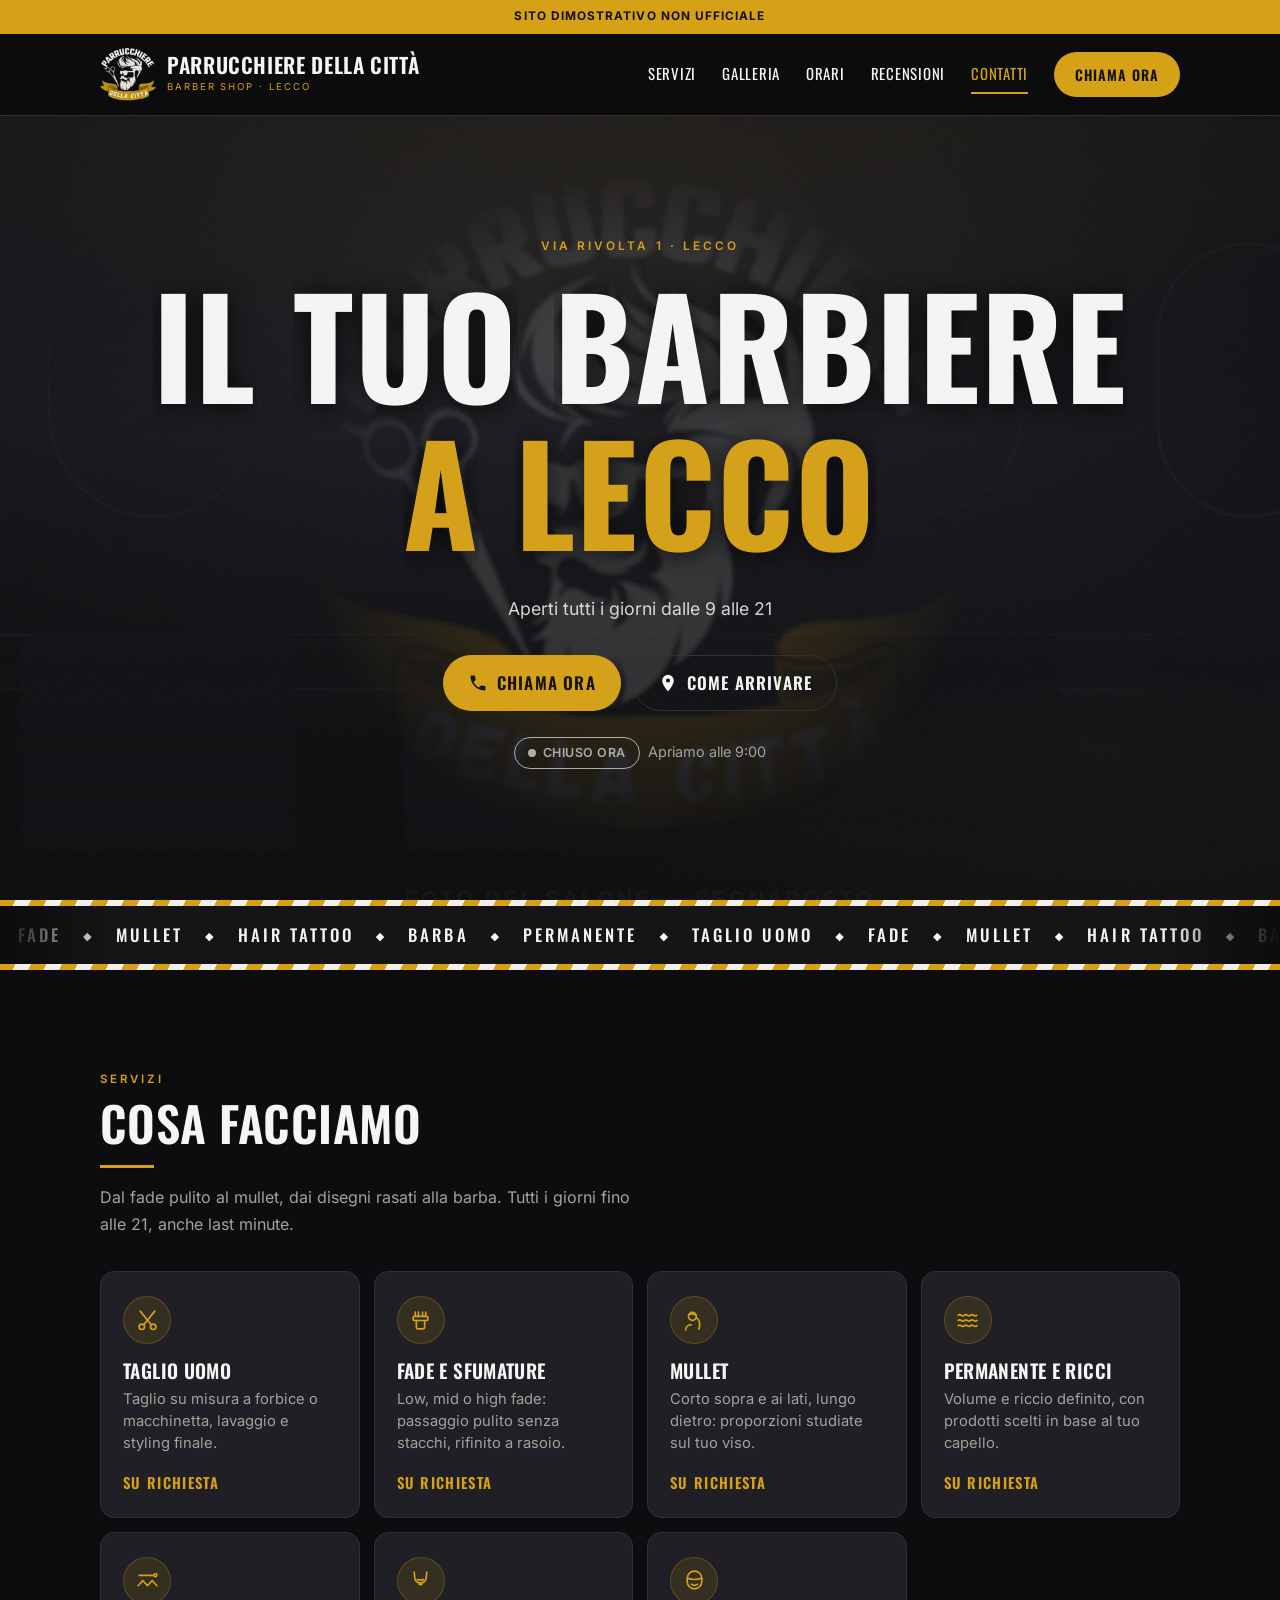
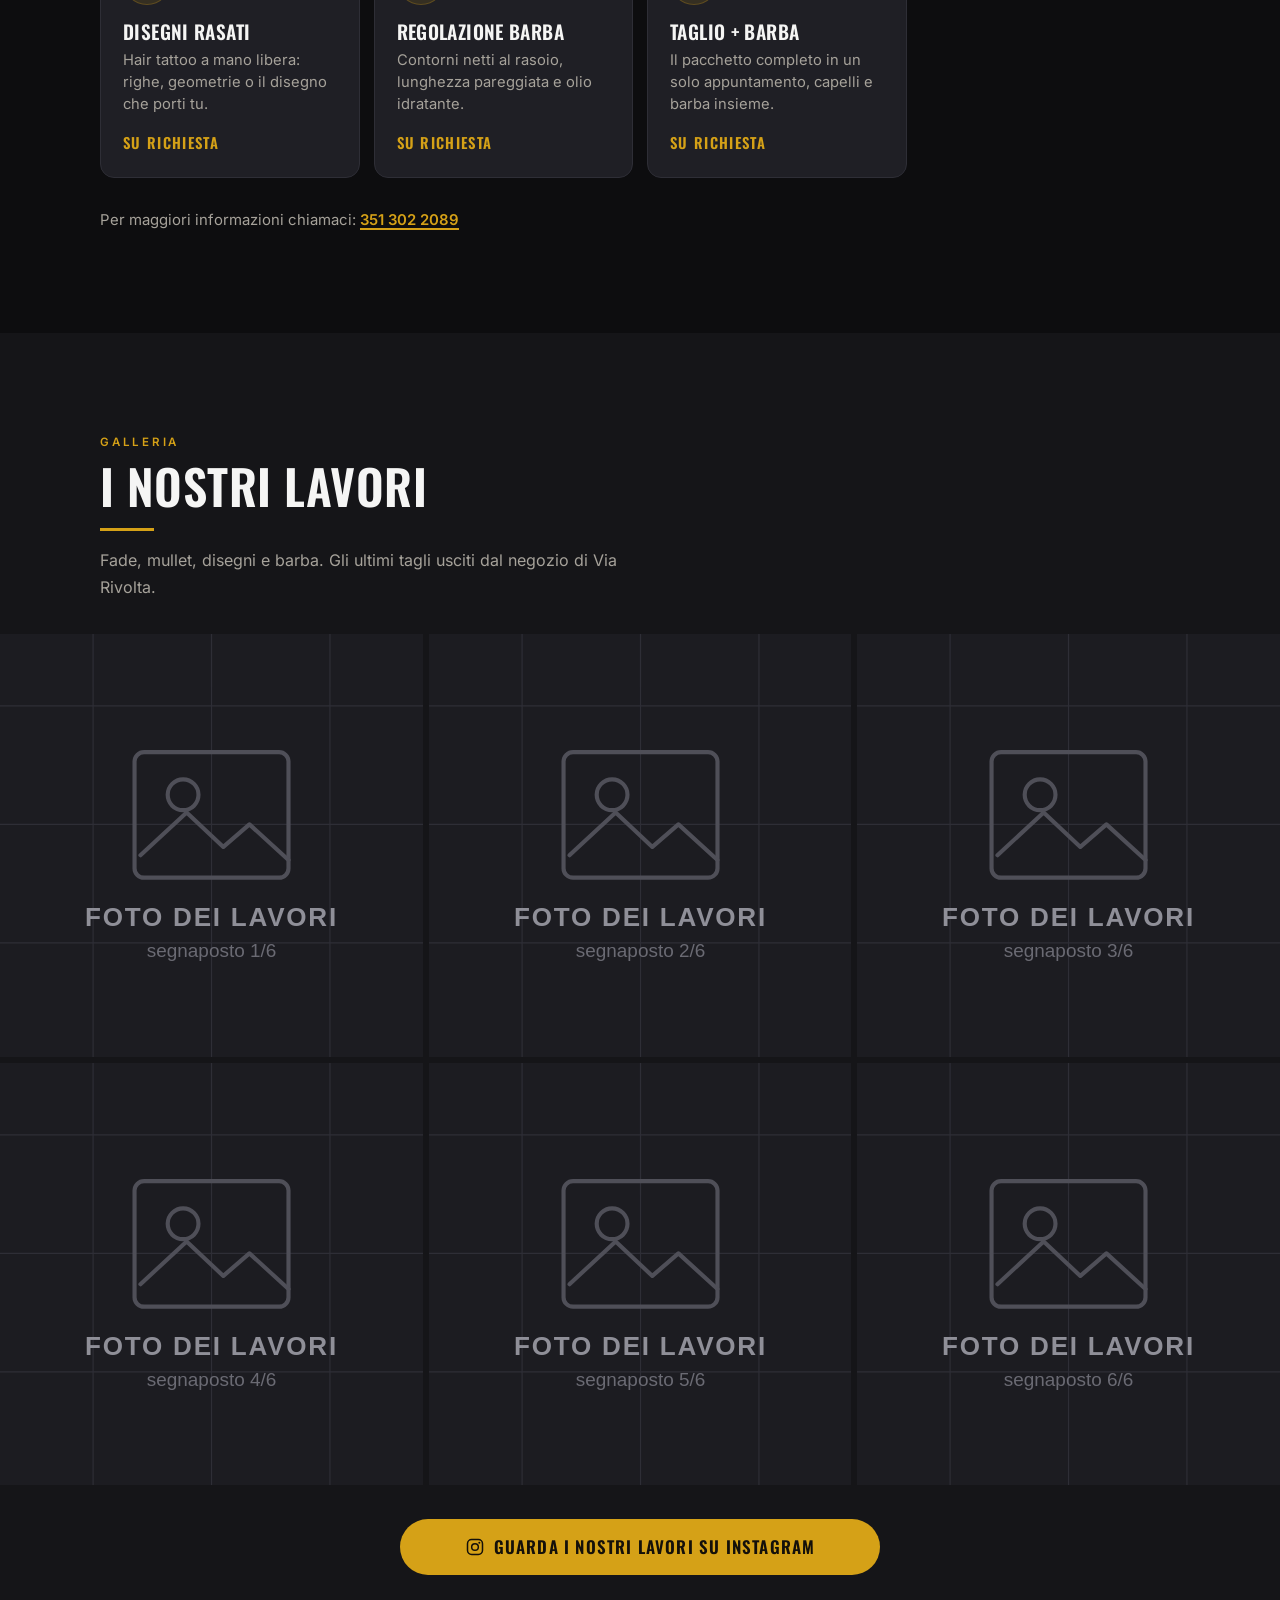
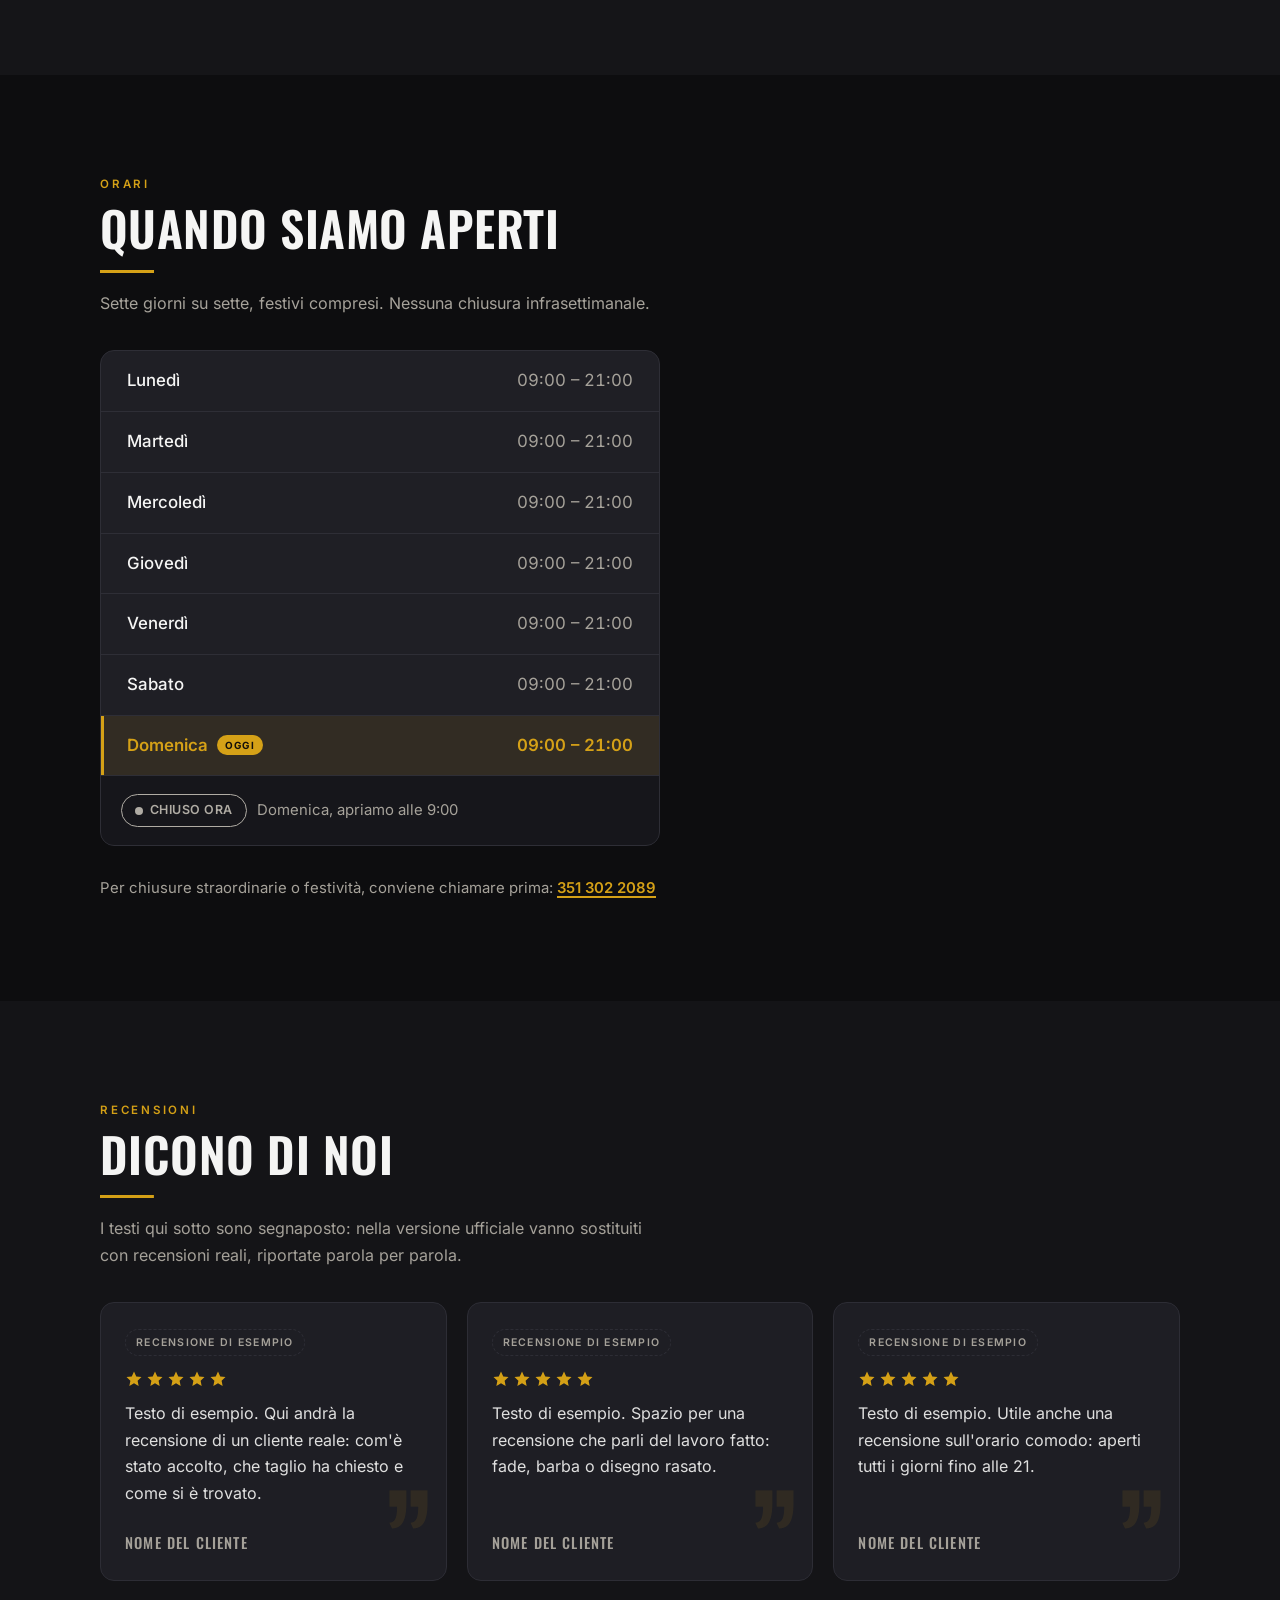
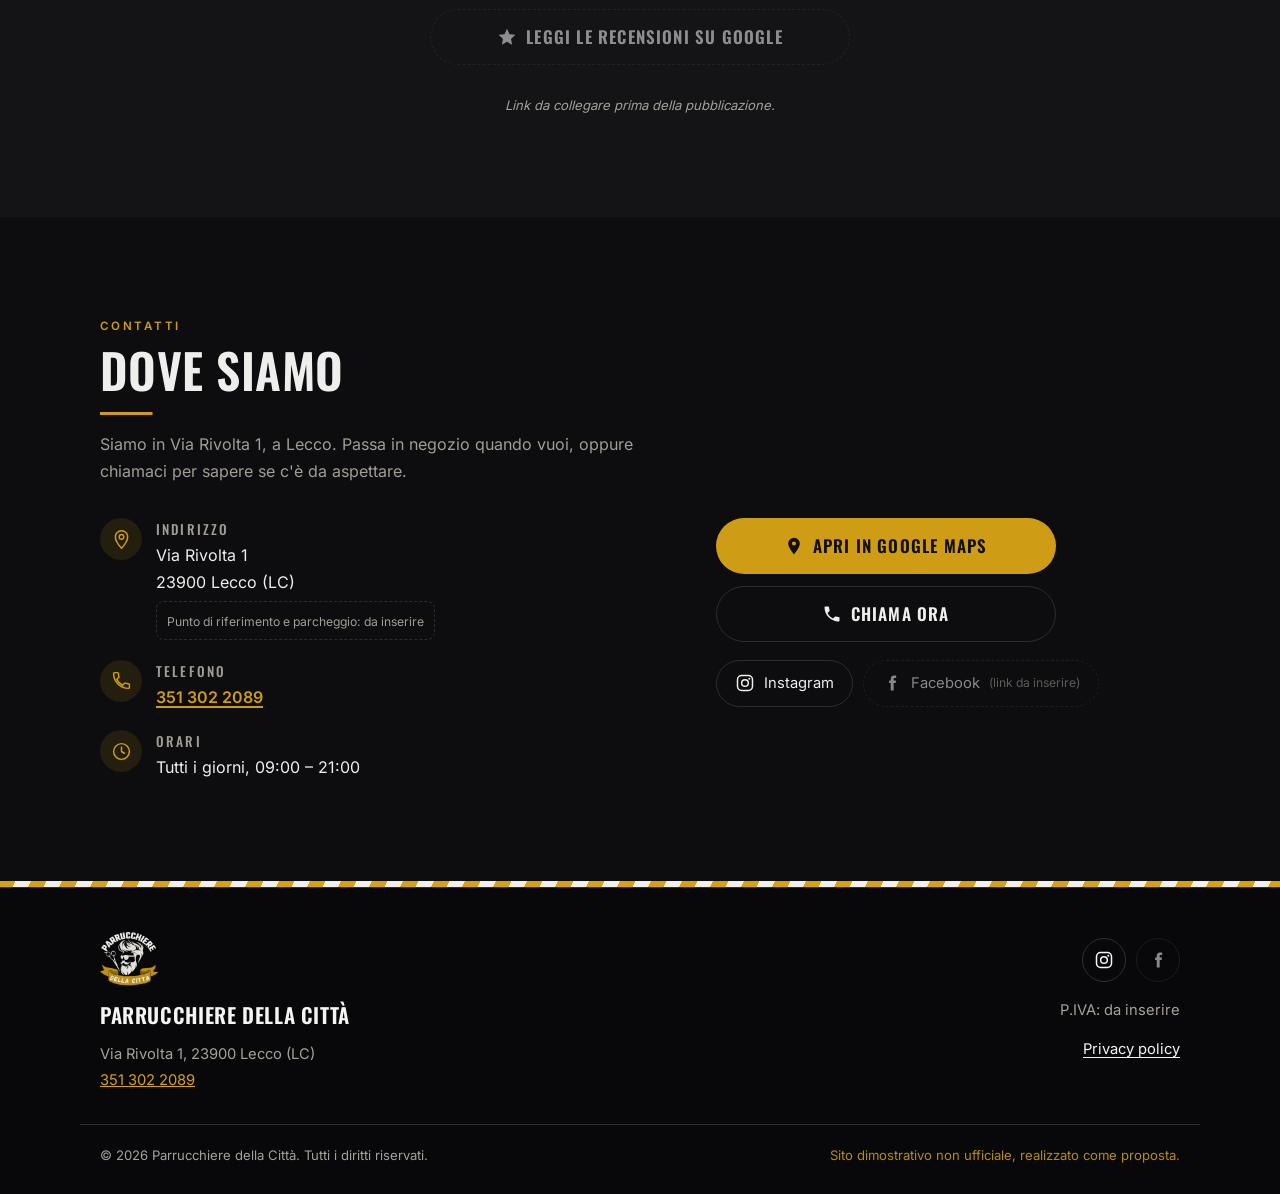
==== commit 35020ffe: "Il bottone recensioni si dichiara scollegato, e "Chiama ora" ha un ripiego Recensioni Google - Il bo" ====
--- a/index.html
+++ b/index.html
@@ -371,7 +371,7 @@
              Come trovarlo: Google Maps > scheda dell'attivita' > Recensioni >
              Condividi, oppure il link "Scrivi una recensione" del profilo
              Google Business. Ricordarsi di togliere aria-disabled. -->
-        <a class="btn btn-ghost btn-lg" href="#" aria-disabled="true">
+        <a class="btn btn-ghost btn-lg is-todo" href="#" aria-disabled="true">
           <svg class="ico" viewBox="0 0 24 24" aria-hidden="true"><path d="m12 2 3 6.6 7 .8-5.2 4.9 1.4 7L12 17.8 5.8 21.3l1.4-7L2 9.4l7-.8z"/></svg>
           Leggi le recensioni su Google
         </a>
--- a/css/style.css
+++ b/css/style.css
@@ -879,6 +879,57 @@
   cursor: not-allowed;
 }
 .is-todo:hover { border-color: var(--bordo); color: inherit; }
+/* Anche sui bottoni grandi, non solo sui link social */
+.btn.is-todo { border-style: dashed; }
+.btn.is-todo:hover { transform: none; box-shadow: none; background: transparent; }
+
+/* --------------------- 24. RIPIEGO DEL NUMERO ----------------------------
+   Compare solo dove la telefonata non puo' partire: da computer, o dentro
+   una cornice (iframe) che blocca i link tel:. Su telefono non si vede
+   mai, perche' li' il tasto funziona davvero. */
+.avviso-tel {
+  position: fixed;
+  left: 50%;
+  bottom: 18px;
+  translate: -50% 0;
+  z-index: 200;
+  max-width: calc(100vw - 32px);
+  display: flex;
+  flex-wrap: wrap;
+  align-items: center;
+  gap: 10px 14px;
+  padding: 14px 18px;
+  border: 1px solid var(--oro);
+  border-radius: var(--radius);
+  background: #16161a;
+  box-shadow: 0 18px 44px rgba(0, 0, 0, .6);
+  font-size: .92rem;
+}
+.avviso-tel[hidden] { display: none; }
+.avviso-tel strong {
+  font-family: var(--titolo);
+  font-size: 1.16rem;
+  letter-spacing: .04em;
+  color: var(--oro);
+  font-weight: 600;
+}
+.avviso-tel-testo { color: var(--grigio); }
+.avviso-tel button {
+  min-height: 40px;
+  padding: 8px 14px;
+  border: 1px solid var(--bordo);
+  border-radius: 999px;
+  background: transparent;
+  color: var(--bianco);
+  font-family: var(--titolo);
+  font-size: .82rem;
+  letter-spacing: .07em;
+  text-transform: uppercase;
+  cursor: pointer;
+}
+.avviso-tel button:hover { border-color: var(--oro); color: var(--oro); }
+
+
 .todo-mini { font-size: .76rem; color: var(--grigio); }
 
 /* Riga di orientamento sotto l'indirizzo: e' un segnaposto, quindi si
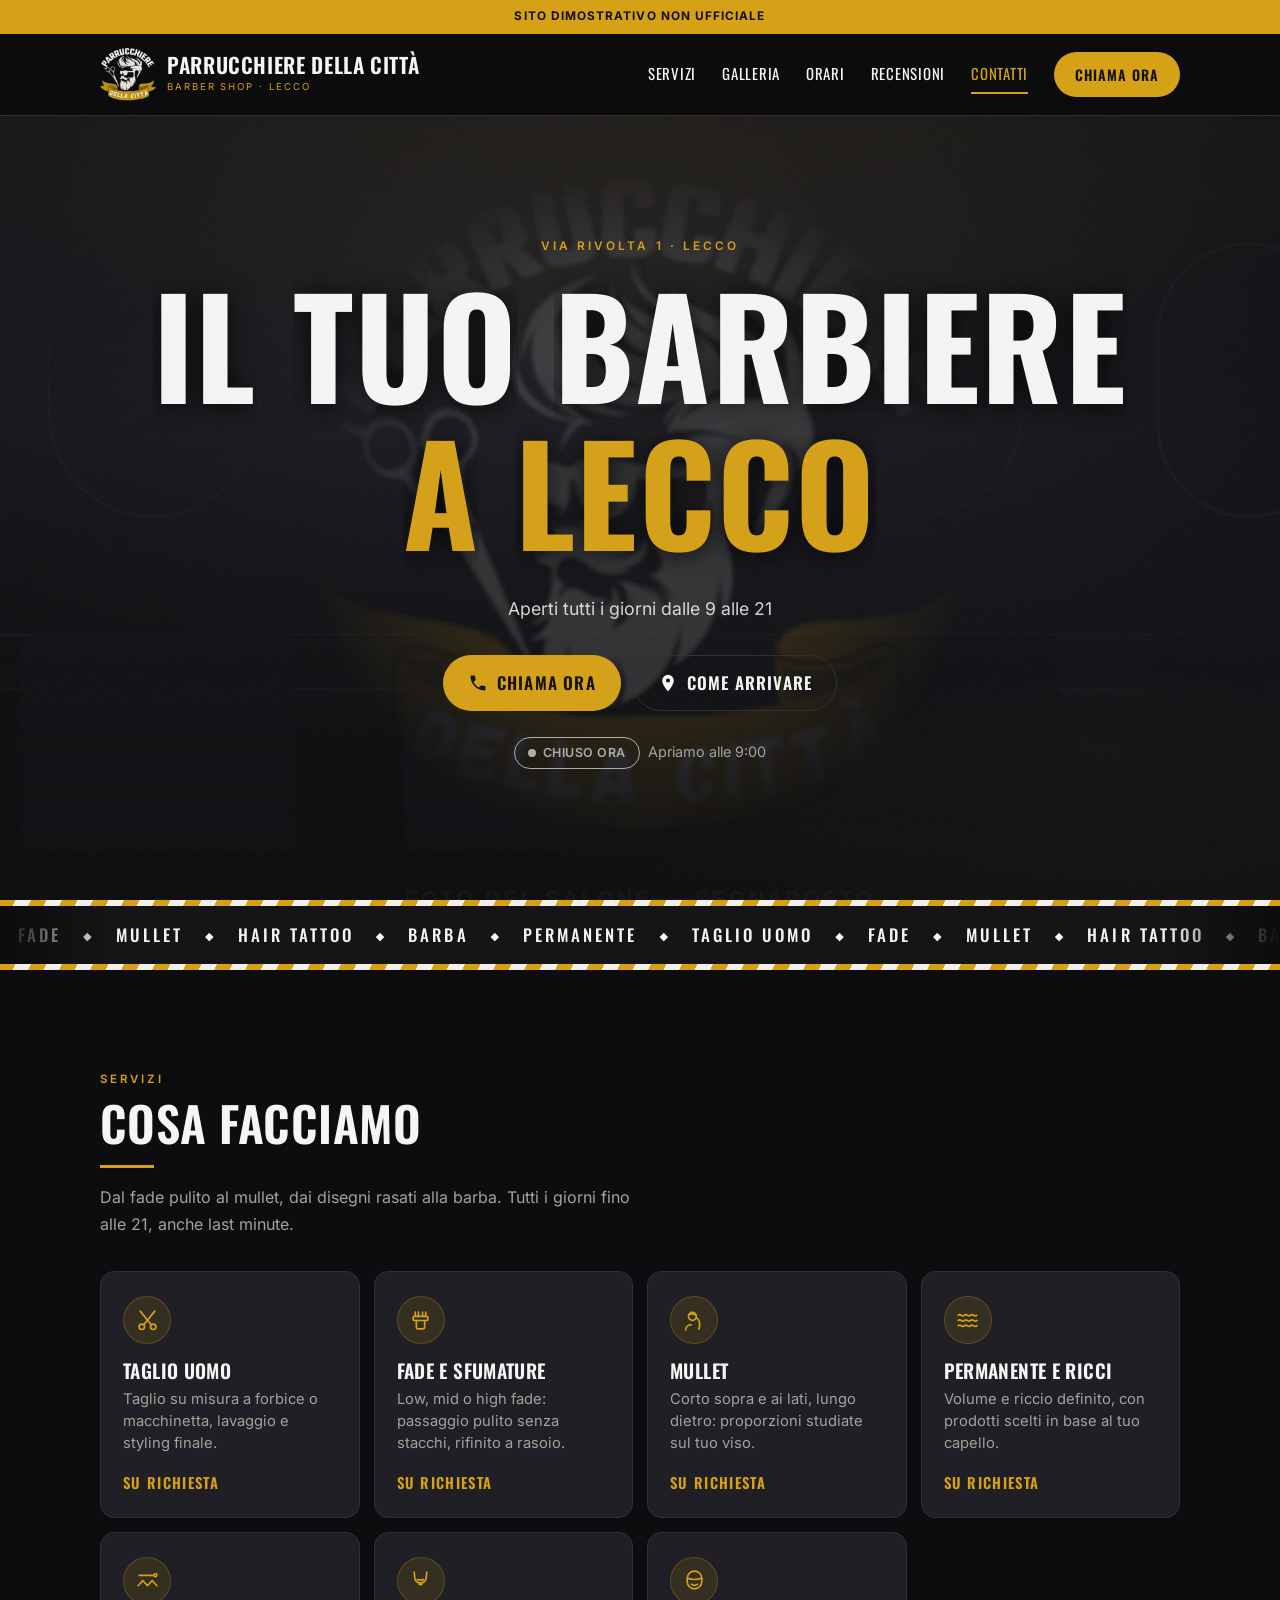
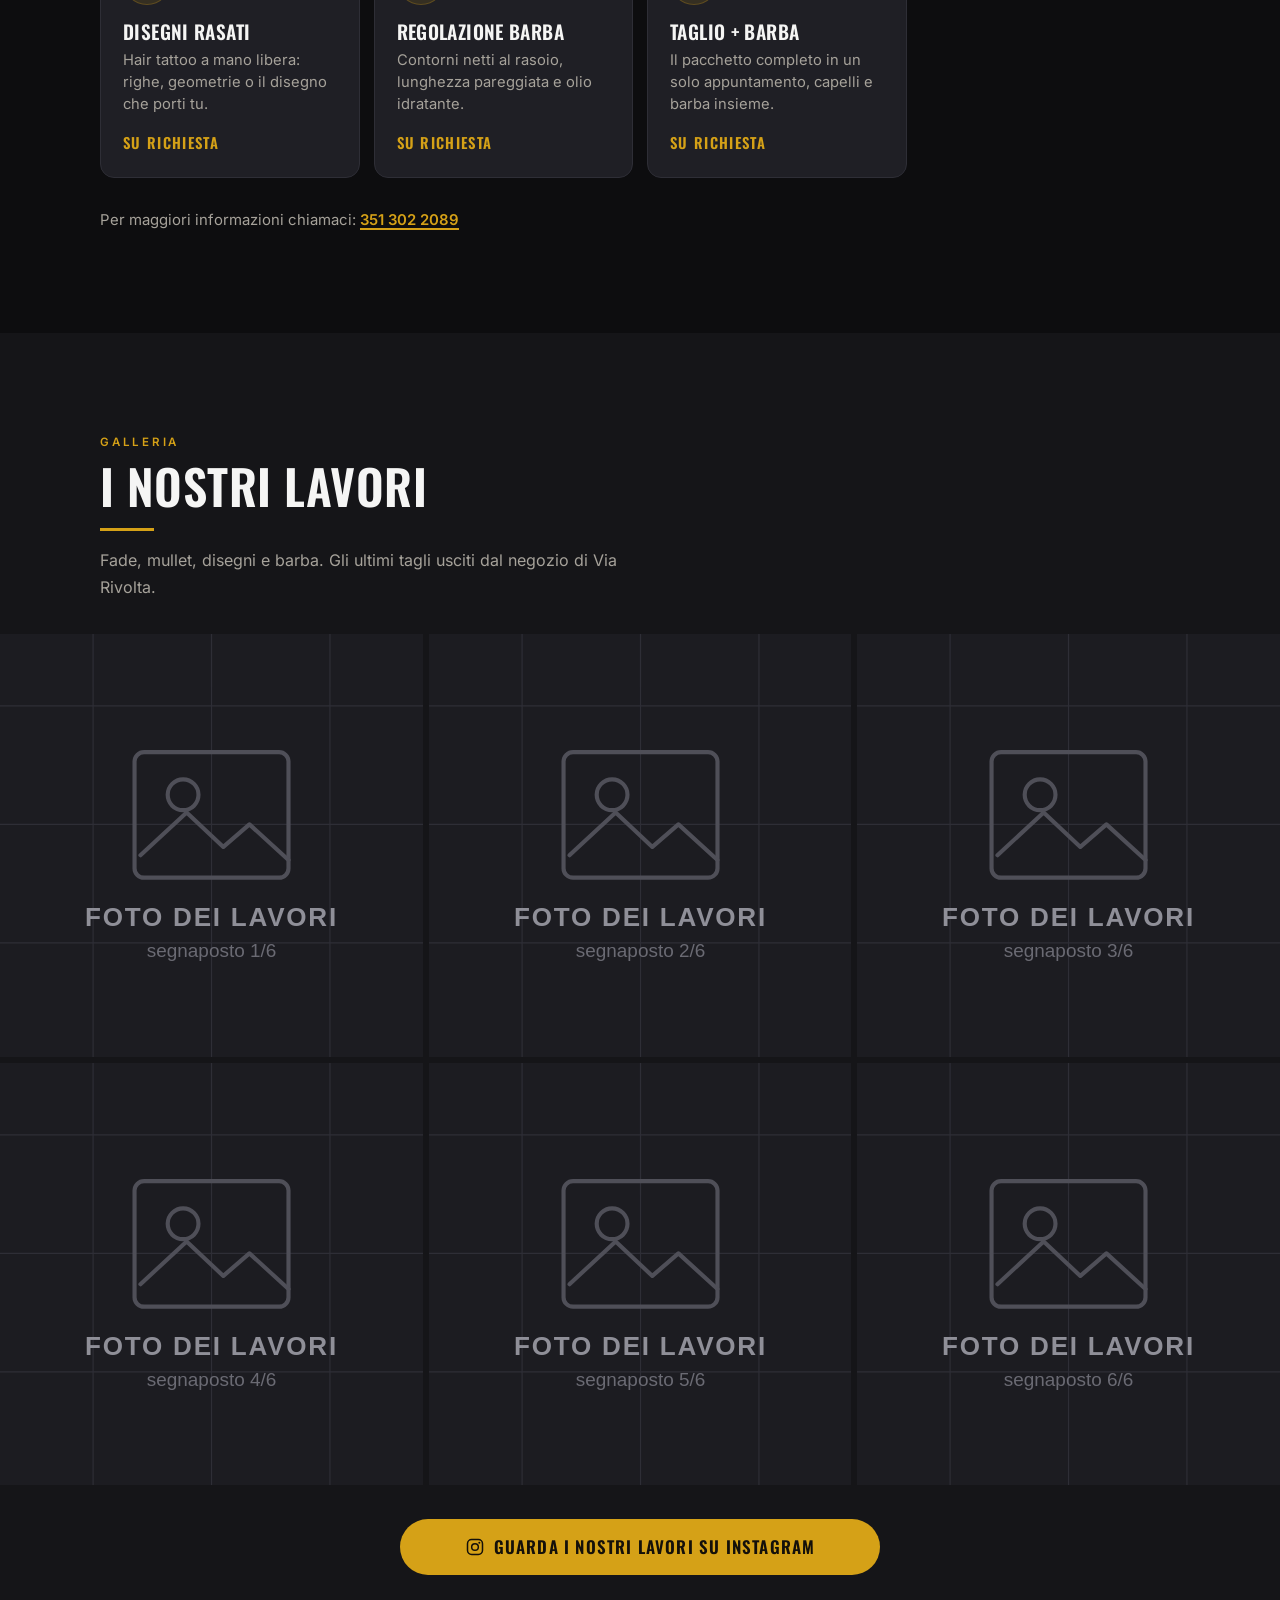
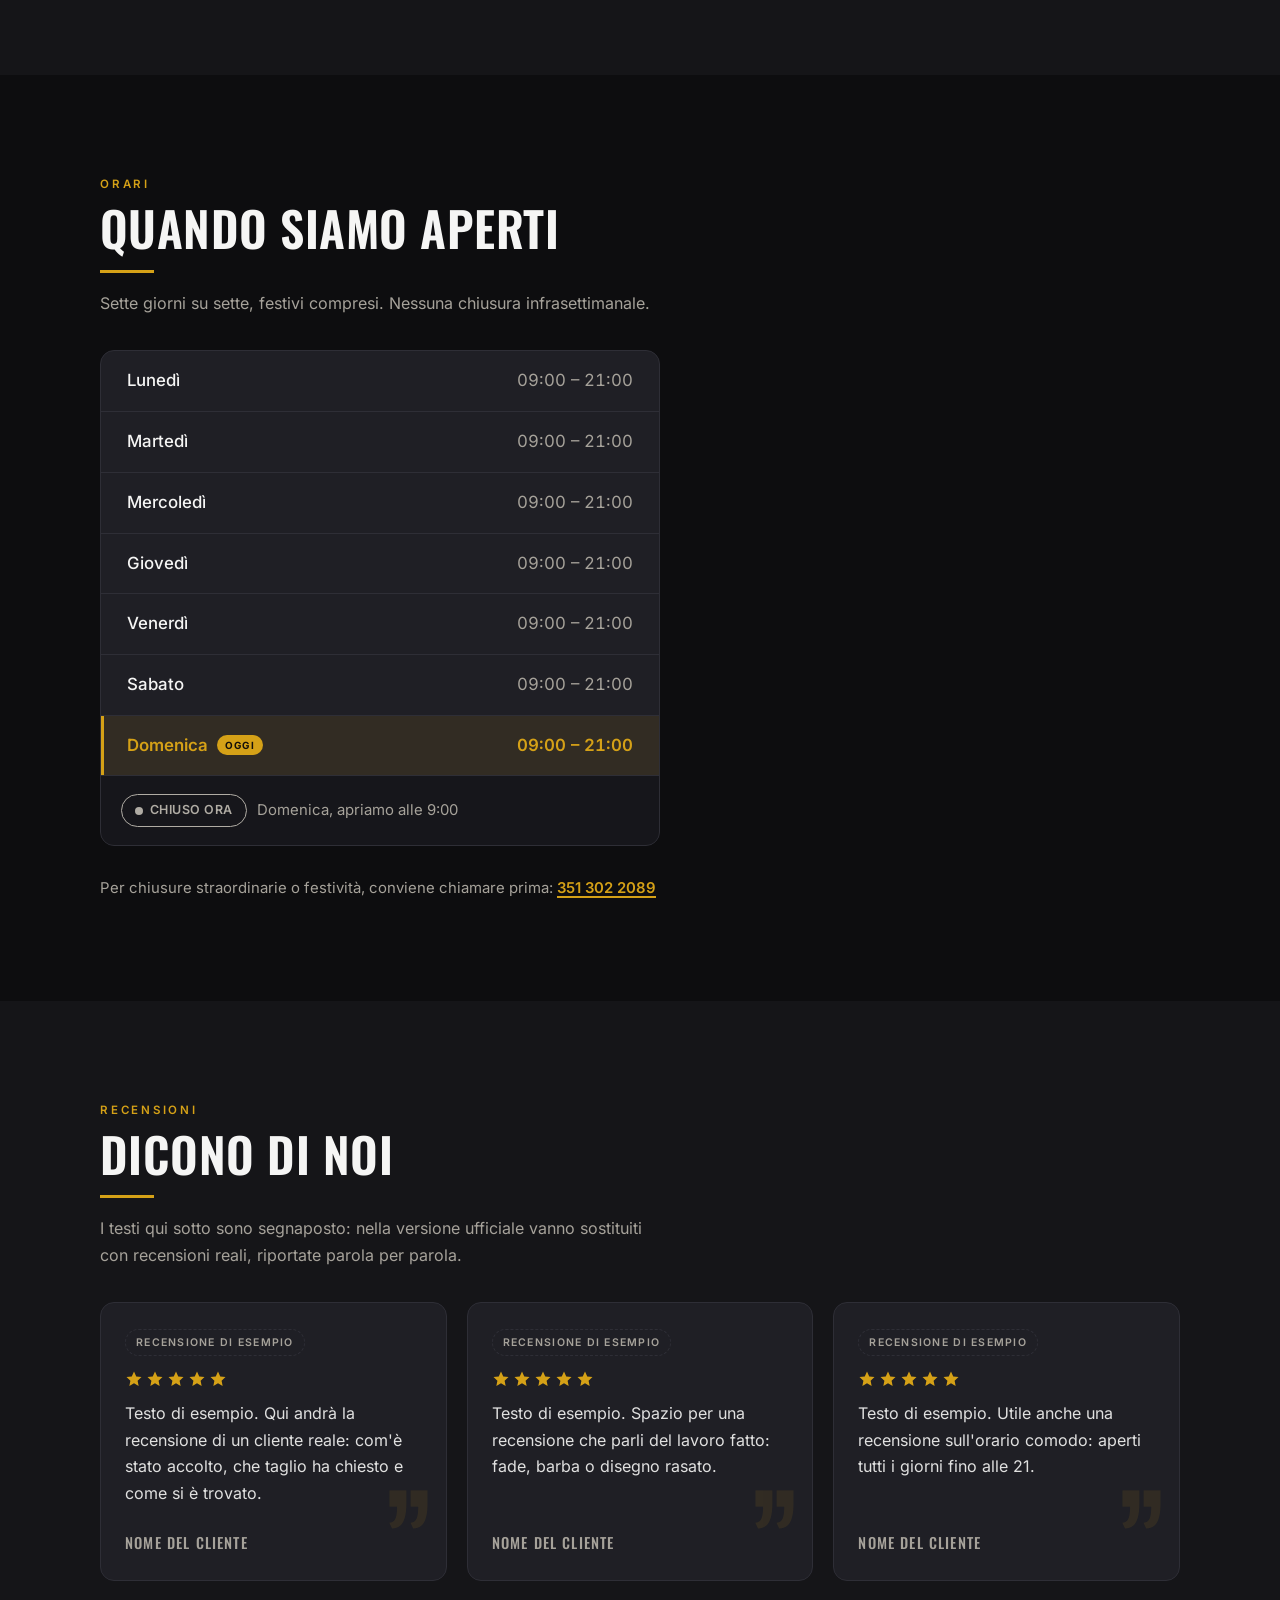
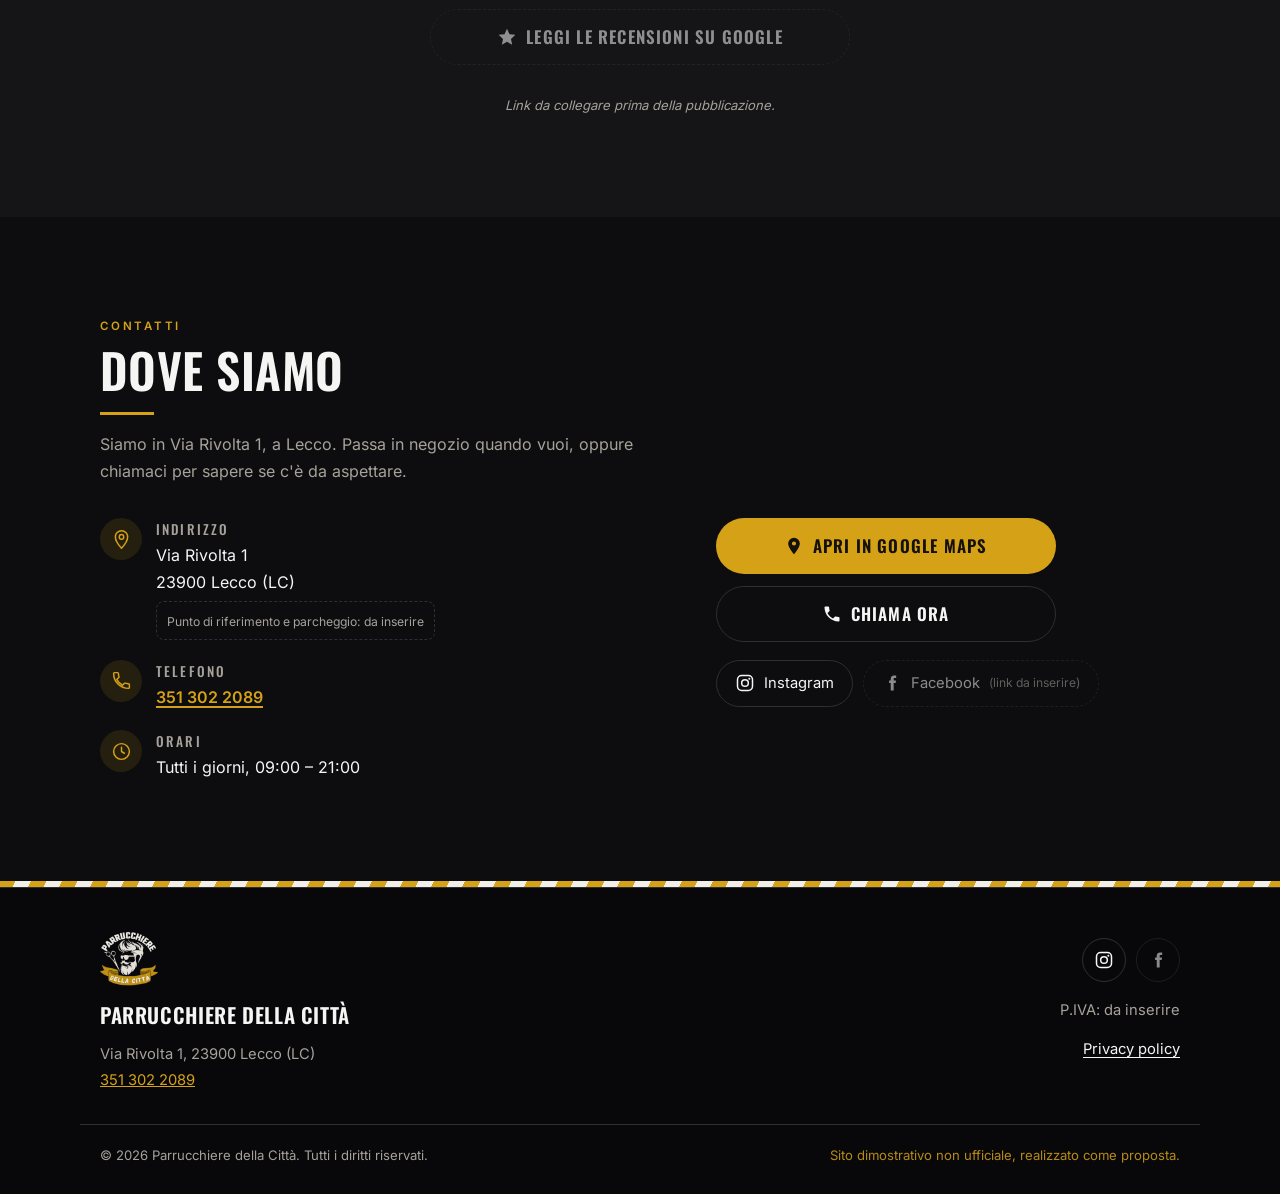
==== commit e0f10587: "Anteprima del link condiviso, e il piano per farsi trovare Il sito non veniva notato nemmeno quando " ====
--- a/index.html
+++ b/index.html
@@ -19,6 +19,29 @@
   <!-- Precarico i due font serviti in locale: evita lo "sfarfallio" del testo -->
   <link rel="preload" href="fonts/oswald-latin.woff2" as="font" type="font/woff2" crossorigin>
   <link rel="preload" href="fonts/inter-latin.woff2" as="font" type="font/woff2" crossorigin>
+
+  <!-- ============================================================
+       ANTEPRIMA QUANDO SI CONDIVIDE IL LINK
+       Sono i dati che WhatsApp, Messenger, Facebook e Instagram
+       leggono per costruire il riquadro di anteprima. Senza questi,
+       il link arriva come una riga di testo nuda e nessuno lo apre.
+
+       >>> DA COMPLETARE: og:url e og:image vogliono l'indirizzo
+           COMPLETO del sito (https://...), non un percorso relativo:
+           le piattaforme non risolvono i percorsi relativi.
+           Sostituire IL-TUO-DOMINIO.it con il dominio vero.
+       ============================================================ -->
+  <meta property="og:type" content="website">
+  <meta property="og:site_name" content="Parrucchiere della Città">
+  <meta property="og:locale" content="it_IT">
+  <meta property="og:title" content="Parrucchiere della Città – Barber shop a Lecco">
+  <meta property="og:description" content="Fade, mullet, disegni rasati e barba. Via Rivolta 1, Lecco. Aperti tutti i giorni dalle 9 alle 21.">
+  <meta property="og:url" content="https://IL-TUO-DOMINIO.it/">
+  <meta property="og:image" content="https://IL-TUO-DOMINIO.it/img/anteprima-social.jpg">
+  <meta property="og:image:width" content="1200">
+  <meta property="og:image:height" content="630">
+  <meta property="og:image:alt" content="Logo di Parrucchiere della Città con indirizzo e orari">
+  <meta name="twitter:card" content="summary_large_image">
 
   <link rel="stylesheet" href="css/style.css">
 </head>
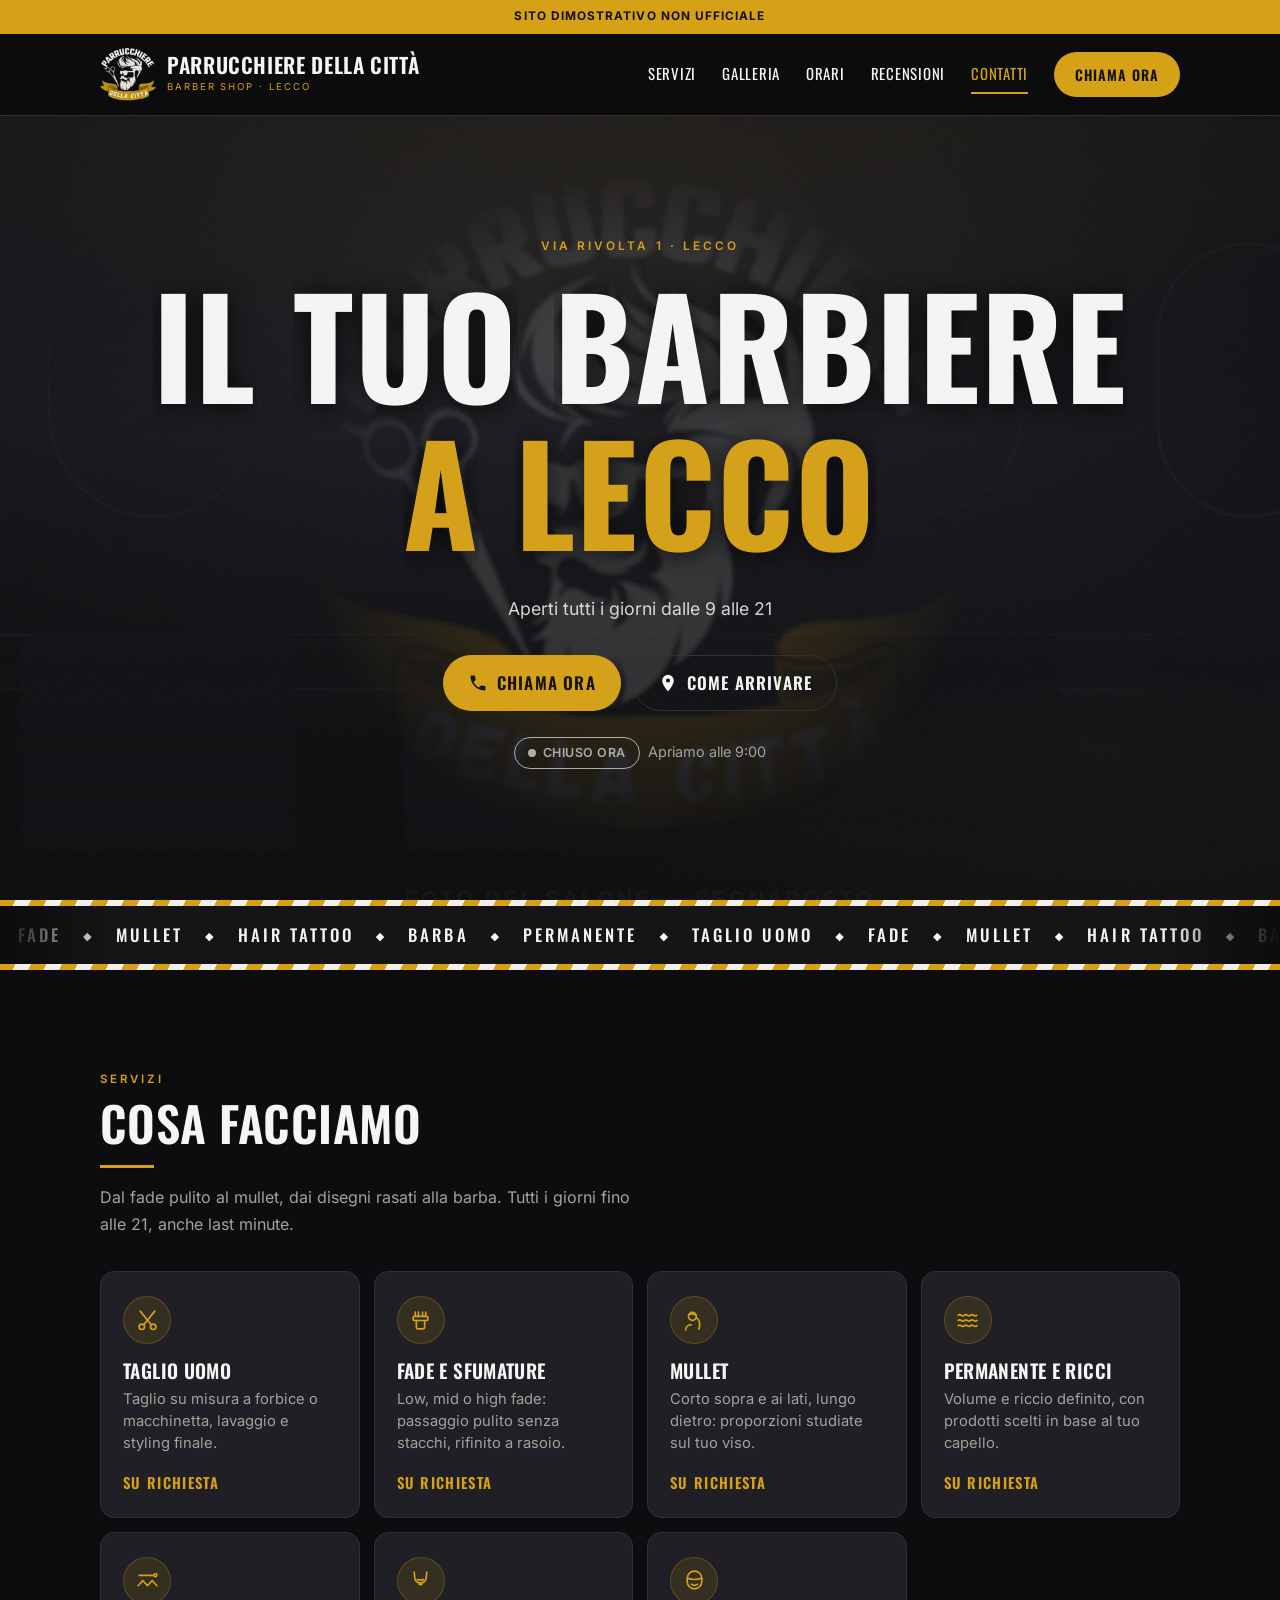
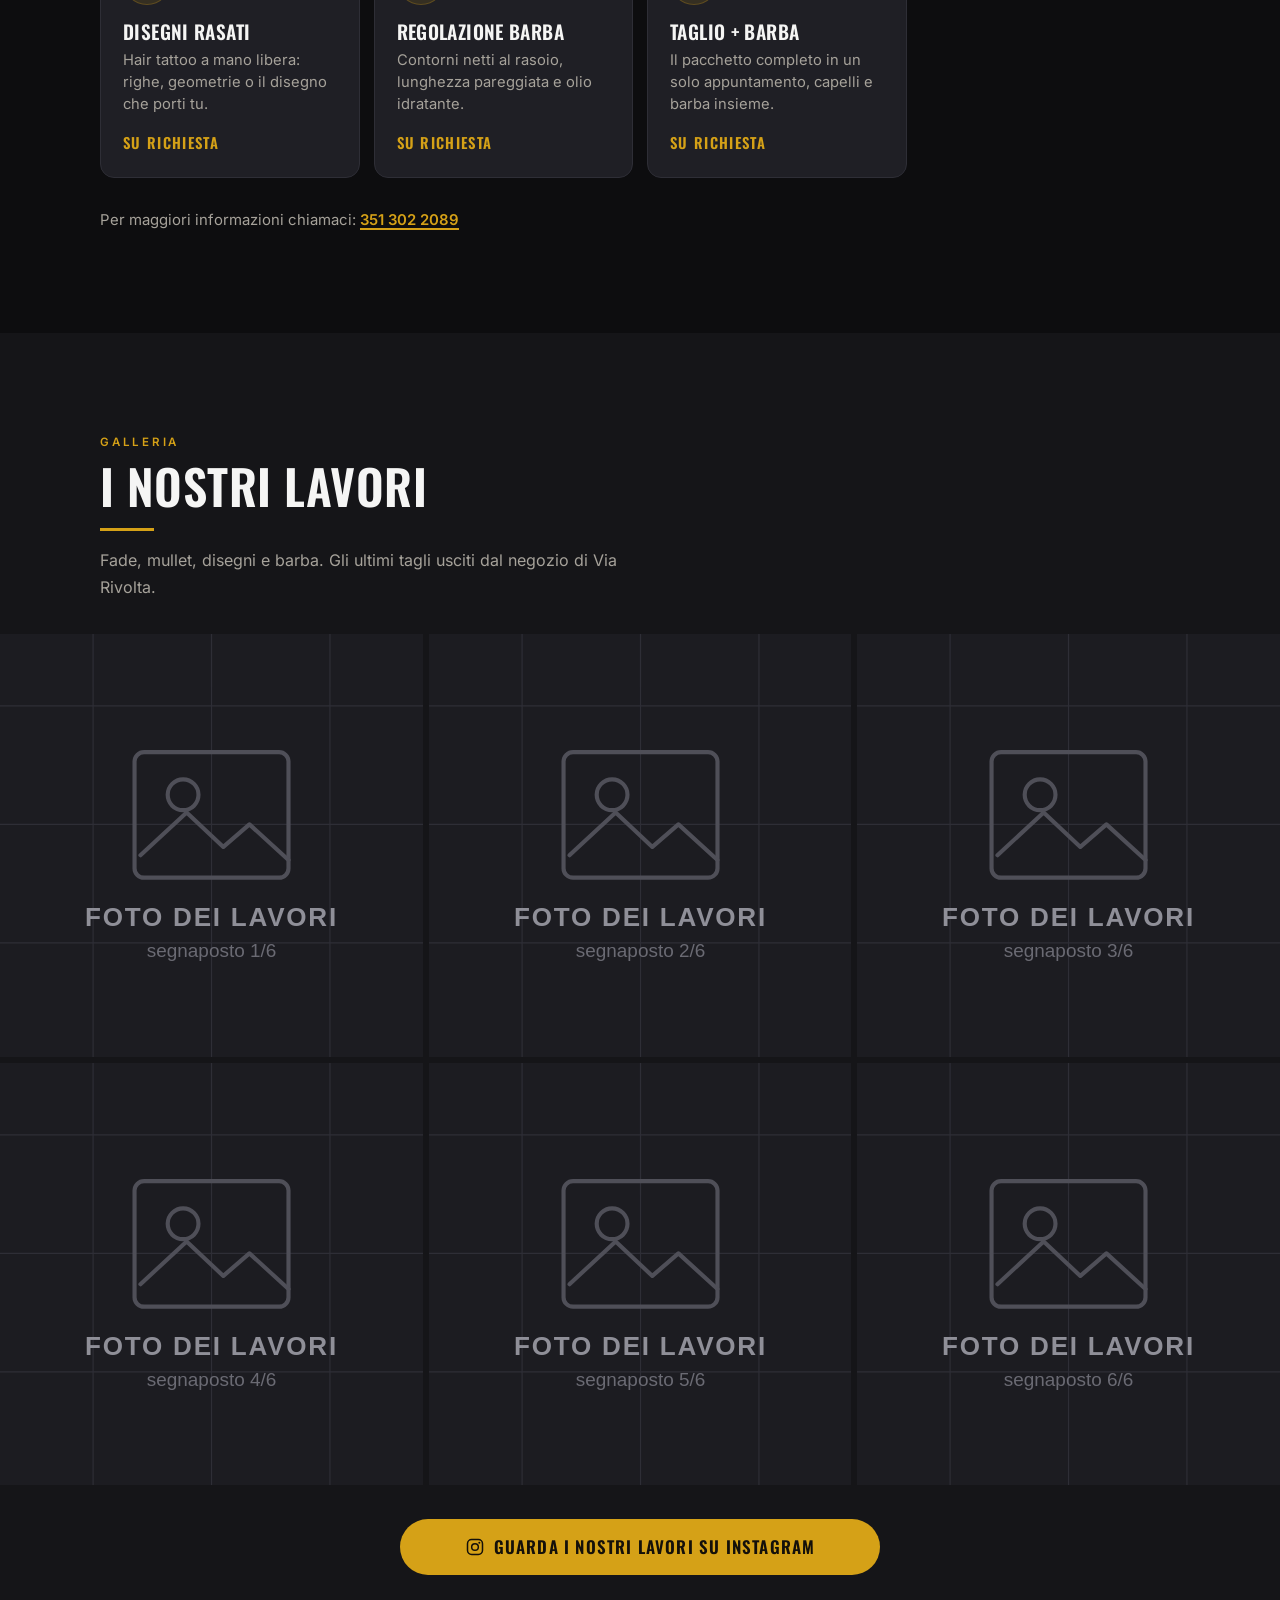
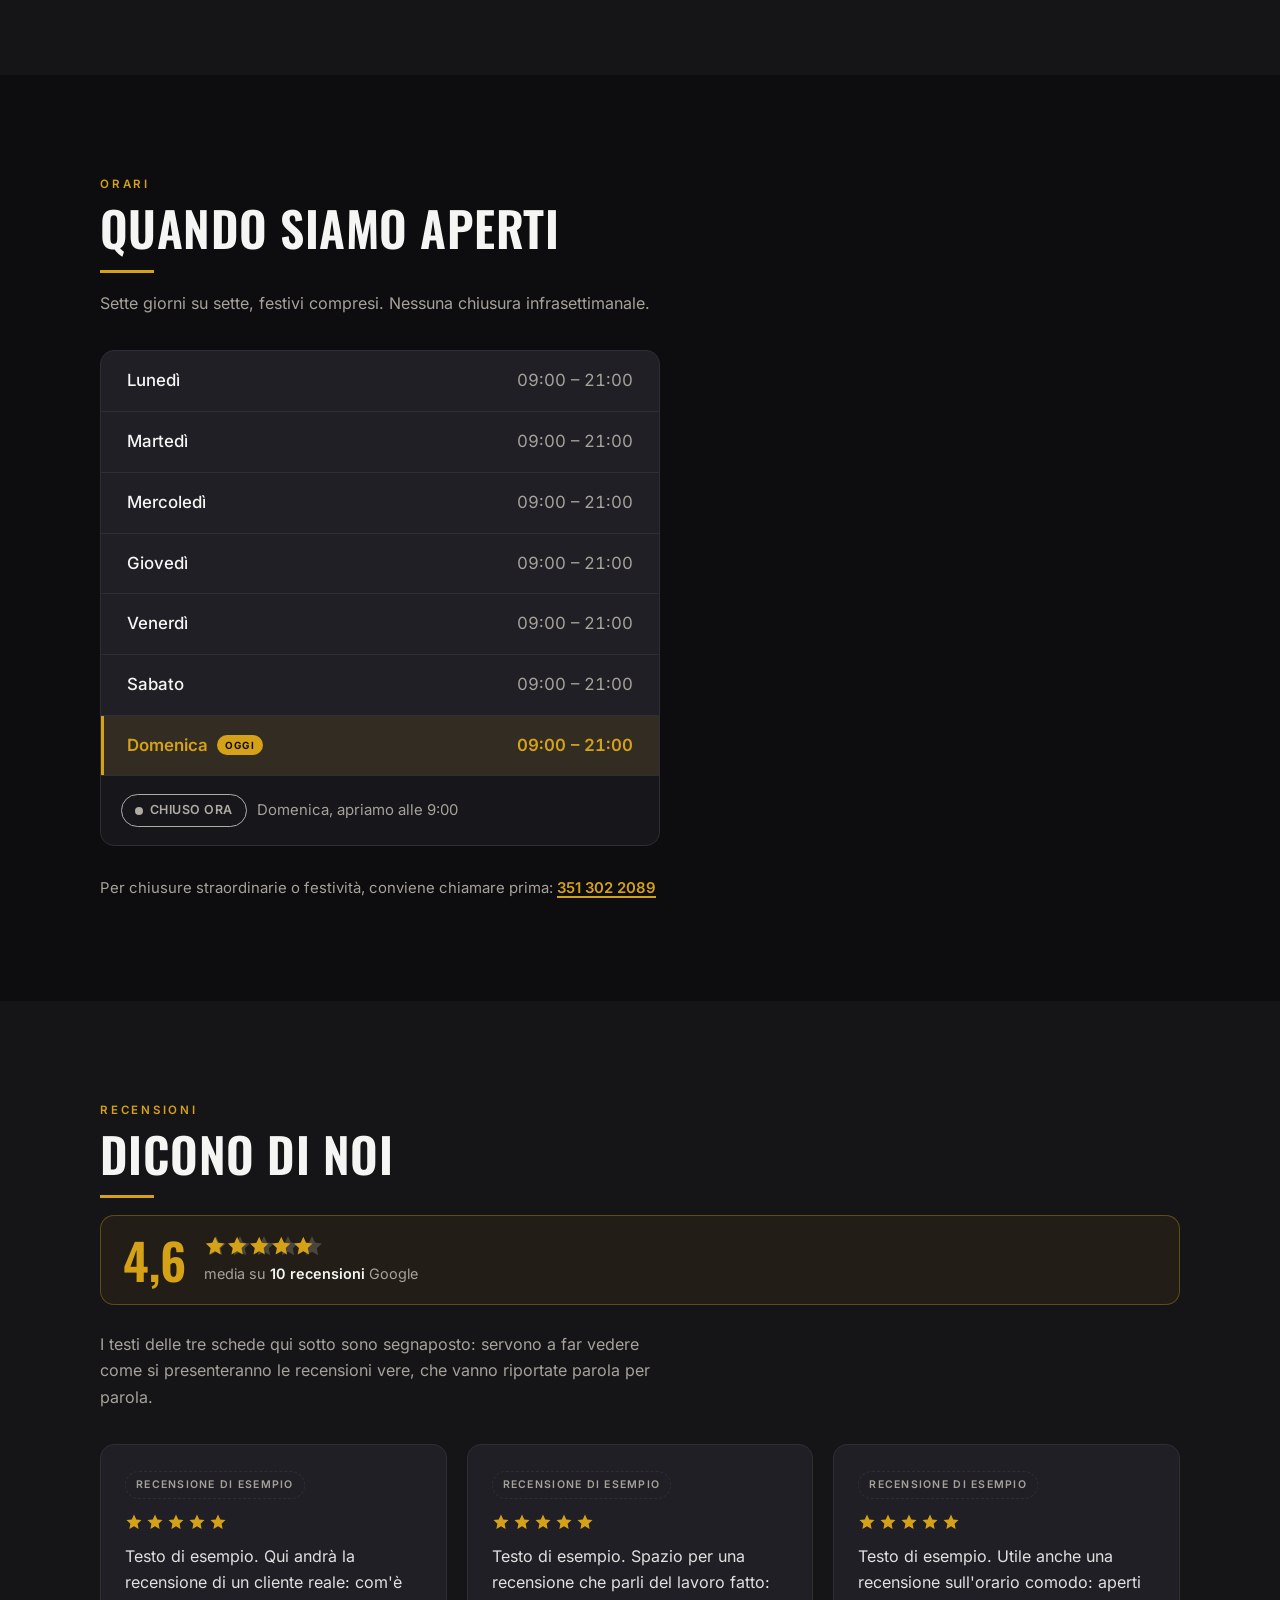
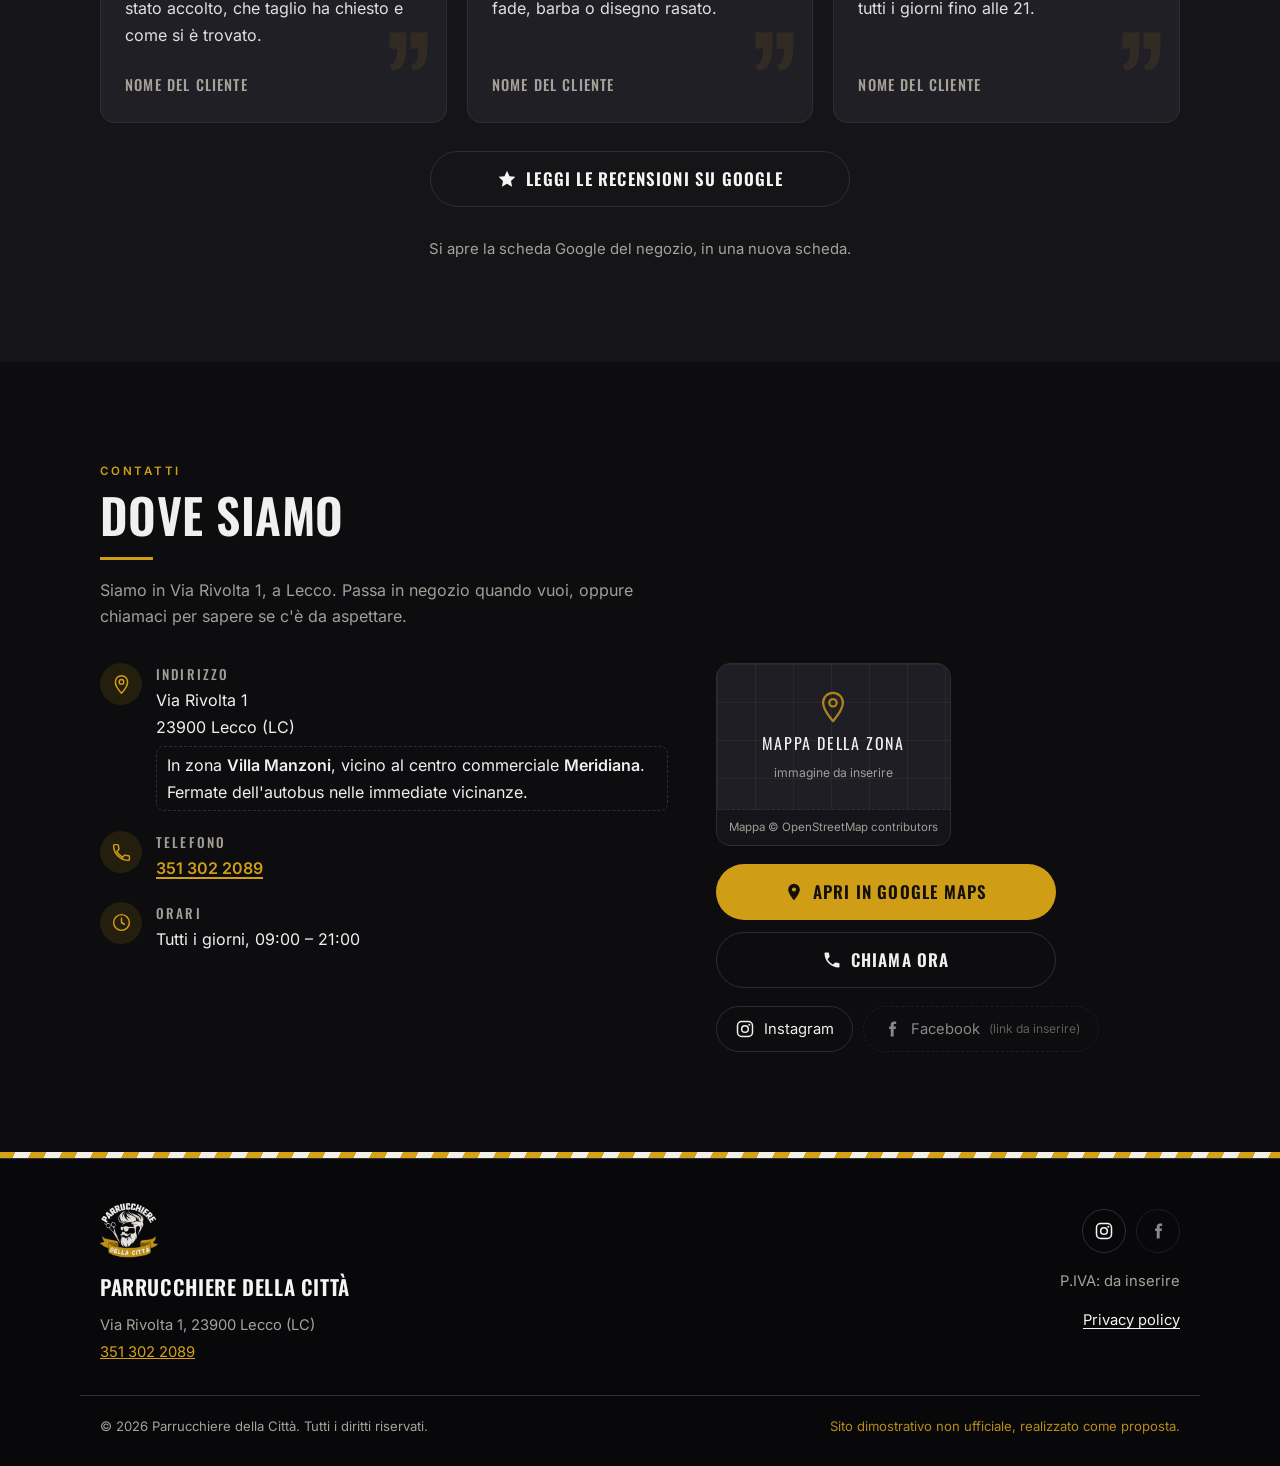
==== commit db6c0cb3: "QR code da stampare, spazio mappa, e i dati reali dalla scheda Google QR (cartella stampa/, non fa p" ====
--- a/index.html
+++ b/index.html
@@ -328,9 +328,37 @@
     <div class="wrap">
       <p class="eyebrow">Recensioni</p>
       <h2 class="sezione-titolo">Dicono di noi</h2>
+      <!-- Il voto e il numero di recensioni sono quelli reali della scheda
+           Google dell'attivita'. I TESTI delle card sotto restano inventati
+           ed etichettati come tali. -->
+      <!-- Il voto e il numero di recensioni sono quelli reali della scheda
+           Google dell'attivita', letti il 12/09/2026.
+           ATTENZIONE: sono una fotografia di quel giorno, non si aggiornano
+           da soli. Prima di pubblicare vanno riletti sulla scheda, e poi
+           ricontrollati ogni tanto: un voto vecchio e' un dato falso.
+           Il riempimento delle stelle si regola con --voto (4,6 su 5 = 92). -->
+      <div class="voto">
+        <p class="voto-numero">4,6</p>
+        <div>
+          <div class="stelle-voto" role="img" aria-label="Valutazione media 4,6 stelle su 5">
+            <svg class="stelle-fondo" viewBox="0 0 120 24" aria-hidden="true">
+              <defs>
+                <path id="stella" d="m12 2 3 6.6 7 .8-5.2 4.9 1.4 7L12 17.8 5.8 21.3l1.4-7L2 9.4l7-.8z"/>
+              </defs>
+              <use href="#stella" x="0"/><use href="#stella" x="24"/><use href="#stella" x="48"/><use href="#stella" x="72"/><use href="#stella" x="96"/>
+            </svg>
+            <span class="stelle-clip" style="--voto: 92%">
+              <svg class="stelle-piene" viewBox="0 0 120 24" aria-hidden="true"><use href="#stella" x="0"/><use href="#stella" x="24"/><use href="#stella" x="48"/><use href="#stella" x="72"/><use href="#stella" x="96"/></svg>
+            </span>
+          </div>
+          <p class="voto-testo">media su <strong>10 recensioni</strong> Google</p>
+        </div>
+      </div>
+
       <p class="sezione-intro">
-        I testi qui sotto sono segnaposto: nella versione ufficiale vanno
-        sostituiti con recensioni reali, riportate parola per parola.
+        I testi delle tre schede qui sotto sono segnaposto: servono a far
+        vedere come si presenteranno le recensioni vere, che vanno riportate
+        parola per parola.
       </p>
 
       <!-- ======================= DA SOSTITUIRE =======================
@@ -390,15 +418,16 @@
       </ul>
 
       <div class="recensioni-cta">
-        <!-- TODO: sostituire href="#" con il link vero alle recensioni Google.
-             Come trovarlo: Google Maps > scheda dell'attivita' > Recensioni >
-             Condividi, oppure il link "Scrivi una recensione" del profilo
-             Google Business. Ricordarsi di togliere aria-disabled. -->
-        <a class="btn btn-ghost btn-lg is-todo" href="#" aria-disabled="true">
+        <!-- Questo link porta alla scheda Google dell'attivita', dove le
+             recensioni sono visibili: e' una ricerca per nome e indirizzo,
+             quindi funziona senza conoscere l'identificativo del luogo.
+             MEGLIO ANCORA: dalla scheda Google Business Profile si copia il
+             link diretto alle recensioni, piu' corto e piu' preciso. -->
+        <a class="btn btn-ghost btn-lg" href="https://www.google.com/maps/search/?api=1&amp;query=Parrucchiere+della+Citt%C3%A0%2C+Via+Rivolta+1%2C+Lecco" target="_blank" rel="noopener">
           <svg class="ico" viewBox="0 0 24 24" aria-hidden="true"><path d="m12 2 3 6.6 7 .8-5.2 4.9 1.4 7L12 17.8 5.8 21.3l1.4-7L2 9.4l7-.8z"/></svg>
           Leggi le recensioni su Google
         </a>
-        <p class="nota nota-todo">Link da collegare prima della pubblicazione.</p>
+        <p class="nota">Si apre la scheda Google del negozio, in una nuova scheda.</p>
       </div>
     </div>
   </section>
@@ -424,12 +453,13 @@
               <strong>Indirizzo</strong>
               <!-- <address> e' l'elemento giusto per i recapiti di un'attivita' -->
               <address>Via Rivolta 1<br>23900 Lecco (LC)</address>
-              <!-- TODO: farsi dire dal titolare un punto di riferimento vero
-                   ("di fronte a...", "sopra il bar...", "a N minuti dalla
-                   stazione") e sostituire la riga qui sotto. Non inventarlo:
-                   un riferimento sbagliato fa girare a vuoto i clienti. -->
+              <!-- Riferimenti letti sulla scheda Google dell'attivita'.
+                   TODO: farli confermare al titolare e chiedergli il
+                   parcheggio piu' comodo, che dalla mappa non si ricava. -->
               <p class="orientamento">
-                <span class="todo-mini">Punto di riferimento e parcheggio: da inserire</span>
+                In zona <strong>Villa Manzoni</strong>, vicino al centro
+                commerciale <strong>Meridiana</strong>. Fermate dell'autobus
+                nelle immediate vicinanze.
               </p>
             </span>
           </li>
@@ -456,6 +486,41 @@
         </ul>
 
         <div class="contatti-azioni">
+          <!-- ======================= DA SOSTITUIRE =======================
+               SPAZIO MAPPA. Volutamente NON un iframe di Google Maps:
+               quello scrive cookie di Google e obbligherebbe al banner.
+               Qui va un'IMMAGINE statica, che non chiama nessun server.
+
+               Come ottenerla gratis in due minuti:
+                 1. apri openstreetmap.org e cerca "Via Rivolta 1, Lecco"
+                 2. inquadra la zona che vuoi mostrare
+                 3. pannello di destra -> Condividi -> Scarica immagine
+                 4. salvala come img/mappa.png (larga ~1000 px)
+                 5. qui sotto togli il commento all'<img> e cancella il
+                    riquadro .mappa-vuota
+
+               ATTENZIONE ALLE LICENZE:
+                 - OpenStreetMap si puo' usare, ma l'attribuzione
+                   "© OpenStreetMap contributors" e' OBBLIGATORIA ed e'
+                   gia' pronta qui sotto.
+                 - Una schermata di Google Maps NON si puo' ripubblicare
+                   liberamente su un sito commerciale: servirebbe la loro
+                   API a pagamento. Meglio OpenStreetMap.
+               ============================================================= -->
+          <figure class="mappa">
+            <!--
+            <img src="img/mappa.png" alt="Mappa della zona di Via Rivolta 1 a Lecco"
+                 width="1000" height="620" loading="lazy" decoding="async">
+            -->
+            <div class="mappa-vuota">
+              <svg viewBox="0 0 24 24" aria-hidden="true"><path d="M12 2a7 7 0 0 0-7 7c0 5.2 7 13 7 13s7-7.8 7-13a7 7 0 0 0-7-7z"/><circle cx="12" cy="9" r="2.6"/></svg>
+              <span>Mappa della zona</span>
+              <span class="todo-mini">immagine da inserire</span>
+            </div>
+            <figcaption class="mappa-fonte">
+              Mappa &copy; <span>OpenStreetMap contributors</span>
+            </figcaption>
+          </figure>
           <!-- Solo un link a Google Maps: la mappa incorporata (iframe)
                scriverebbe cookie di Google e obbligherebbe al banner. -->
           <a class="btn btn-cta btn-lg" href="https://www.google.com/maps/search/?api=1&amp;query=Via+Rivolta+1+23900+Lecco" target="_blank" rel="noopener">
--- a/css/style.css
+++ b/css/style.css
@@ -824,7 +824,10 @@
   align-items: flex-start;
   gap: 14px;
 }
-.contatti-lista strong {
+/* Solo i figli DIRETTI: erano le etichette (INDIRIZZO, TELEFONO...), ma
+   il selettore largo prendeva anche i grassetti dentro le frasi, che
+   uscivano in maiuscolo e a capo in mezzo al testo. */
+.contatti-lista > li > span > strong {
   display: block;
   font-family: var(--titolo);
   font-size: .84rem;
@@ -934,6 +937,8 @@
 
 /* Riga di orientamento sotto l'indirizzo: e' un segnaposto, quindi si
    presenta come tale invece di fingere un'informazione che non abbiamo. */
+.orientamento strong { color: var(--bianco); font-weight: 600; }
+
 .orientamento {
   margin: 6px 0 0;
   padding: 5px 10px;
@@ -1152,6 +1157,110 @@
 @keyframes palo-gira {
   from { background-position: 0 0; }
   to   { background-position: -62px 0; }
+}
+
+/* ----------------------------- 25. MAPPA --------------------------------- */
+/* Immagine statica, non un iframe: nessuna chiamata a server esterni,
+   quindi nessun cookie e nessun banner da mostrare. */
+.mappa {
+  margin: 0 0 6px;
+  border: 1px solid var(--bordo);
+  border-radius: var(--radius);
+  overflow: hidden;
+  background: var(--carbone);
+}
+.mappa img { width: 100%; height: auto; display: block; }
+
+/* Riquadro finche' la mappa vera non c'e' */
+.mappa-vuota {
+  aspect-ratio: 16 / 10;
+  display: flex;
+  flex-direction: column;
+  align-items: center;
+  justify-content: center;
+  gap: 6px;
+  padding: 20px;
+  text-align: center;
+  border-bottom: 1px dashed var(--bordo);
+  /* reticolo tenue: suggerisce una mappa senza disegnarne una falsa */
+  background-image:
+    linear-gradient(rgba(255, 255, 255, .045) 1px, transparent 1px),
+    linear-gradient(90deg, rgba(255, 255, 255, .045) 1px, transparent 1px);
+  background-size: 38px 38px, 38px 38px;
+}
+.mappa-vuota svg {
+  width: 34px;
+  height: 34px;
+  fill: none;
+  stroke: var(--oro);
+  stroke-width: 1.6;
+  stroke-linecap: round;
+  stroke-linejoin: round;
+  opacity: .8;
+}
+.mappa-vuota span:nth-of-type(1) {
+  font-family: var(--titolo);
+  font-size: 1rem;
+  letter-spacing: .1em;
+  text-transform: uppercase;
+  color: var(--bianco);
+}
+
+/* L'attribuzione a OpenStreetMap e' obbligatoria: piccola ma sempre visibile */
+.mappa-fonte {
+  margin: 0;
+  padding: 8px 12px;
+  font-size: .72rem;
+  color: var(--grigio);
+  background: rgba(0, 0, 0, .3);
+}
+
+/* ----------------------------- 26. VOTO GOOGLE --------------------------- */
+/* Il voto e' reale: merita di stare in evidenza, prima dei testi di esempio. */
+.voto {
+  display: flex;
+  align-items: center;
+  gap: 18px;
+  margin: 0 0 26px;
+  padding: 18px 22px;
+  border: 1px solid rgba(213, 161, 23, .35);
+  border-radius: var(--radius);
+  background: rgba(213, 161, 23, .07);
+}
+.voto-numero {
+  margin: 0;
+  font-family: var(--titolo);
+  font-size: 3.1rem;
+  font-weight: 600;
+  line-height: 1;
+  color: var(--oro);
+  font-variant-numeric: tabular-nums;
+}
+.voto-testo { margin: 4px 0 0; font-size: .9rem; color: var(--grigio); }
+.voto-testo strong { color: var(--bianco); font-weight: 600; }
+/* Stelle a riempimento parziale: due strati sovrapposti, quello dorato
+   ritagliato alla percentuale del voto. Mostrare 5 stelle piene con un
+   4,6 significherebbe dichiarare un voto che non e' quello vero. */
+.stelle-voto {
+  position: relative;
+  width: 120px;
+  height: 24px;
+}
+.stelle-fondo,
+.stelle-piene {
+  position: absolute;
+  top: 0;
+  left: 0;
+  width: 120px;       /* fissa: e' cio' che rende possibile il ritaglio */
+  height: 24px;
+}
+.stelle-fondo { fill: #4a463e; }          /* le stelle spente */
+.stelle-piene { fill: var(--oro); }
+.stelle-clip {
+  position: absolute;
+  inset: 0;
+  width: var(--voto, 100%);
+  overflow: hidden;                        /* taglia la parte non raggiunta */
 }
 
 /* ----------------------------- 18. DESKTOP -------------------------------- */
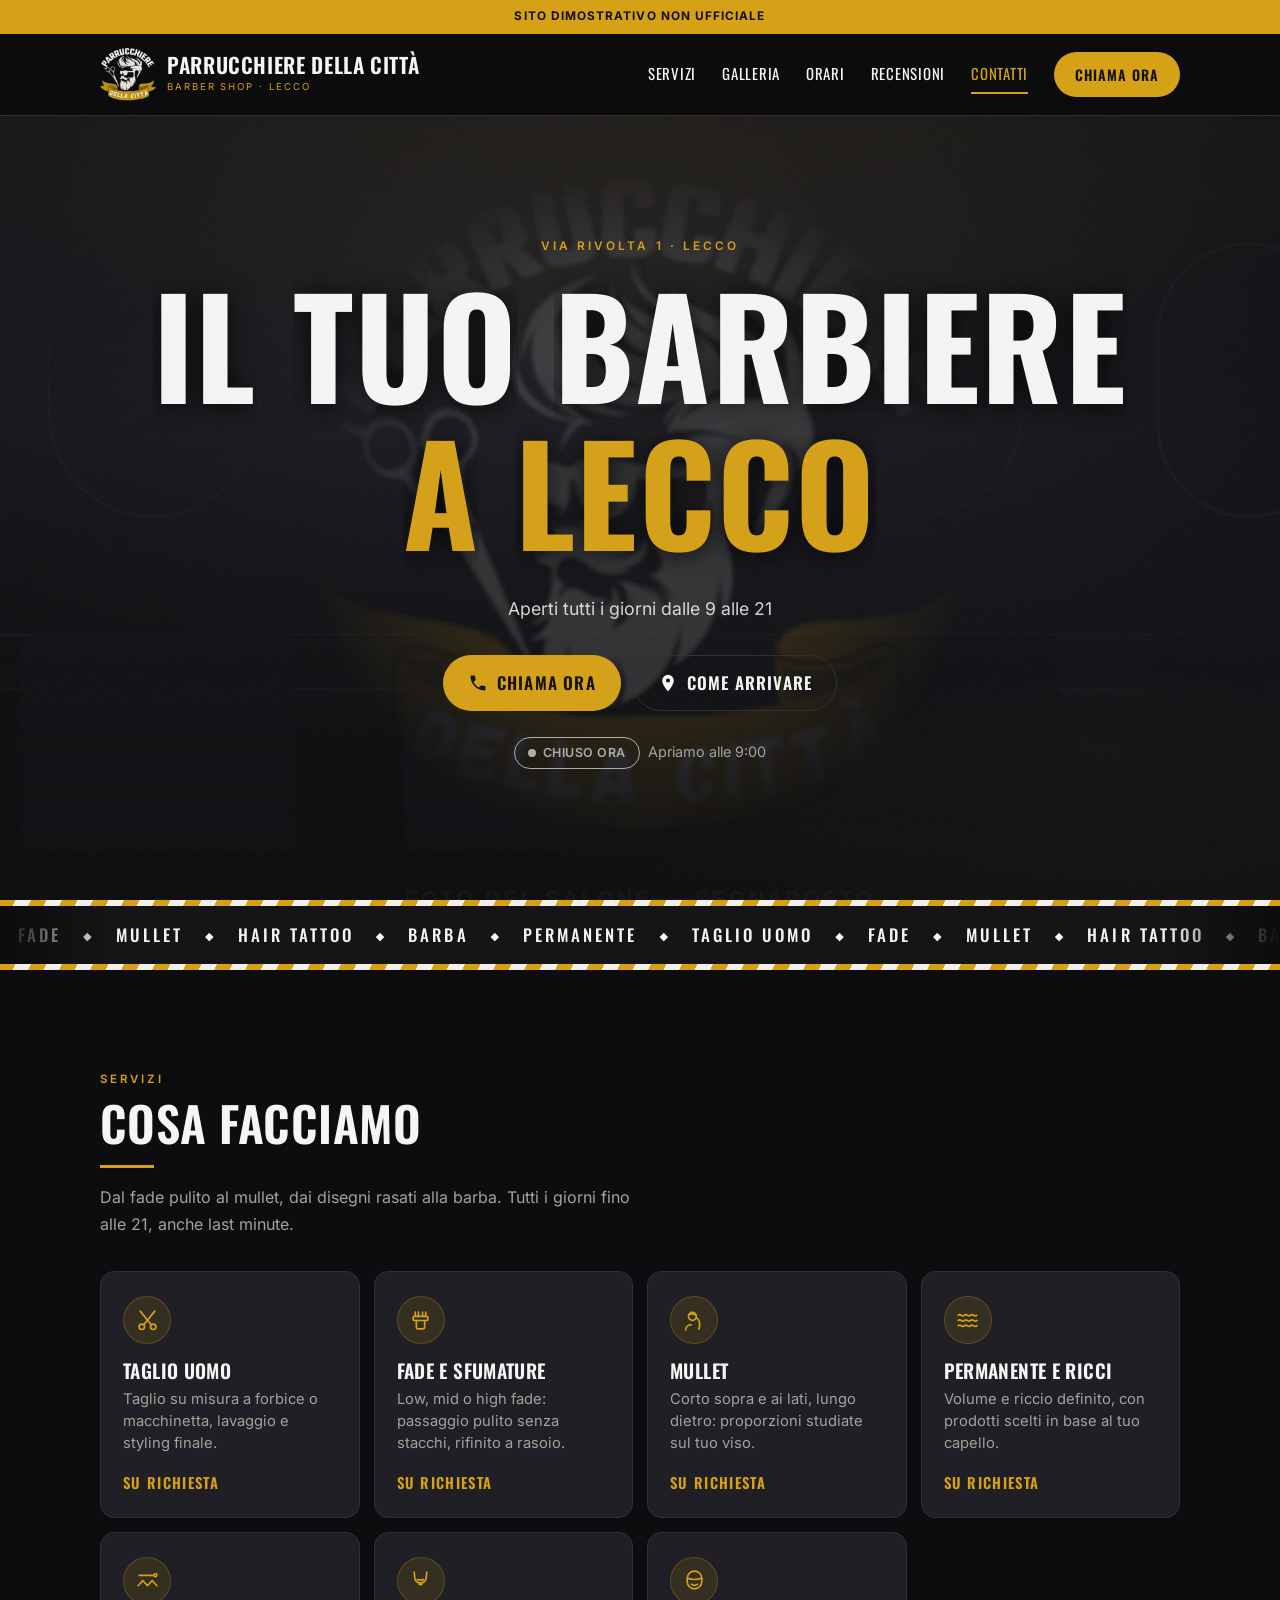
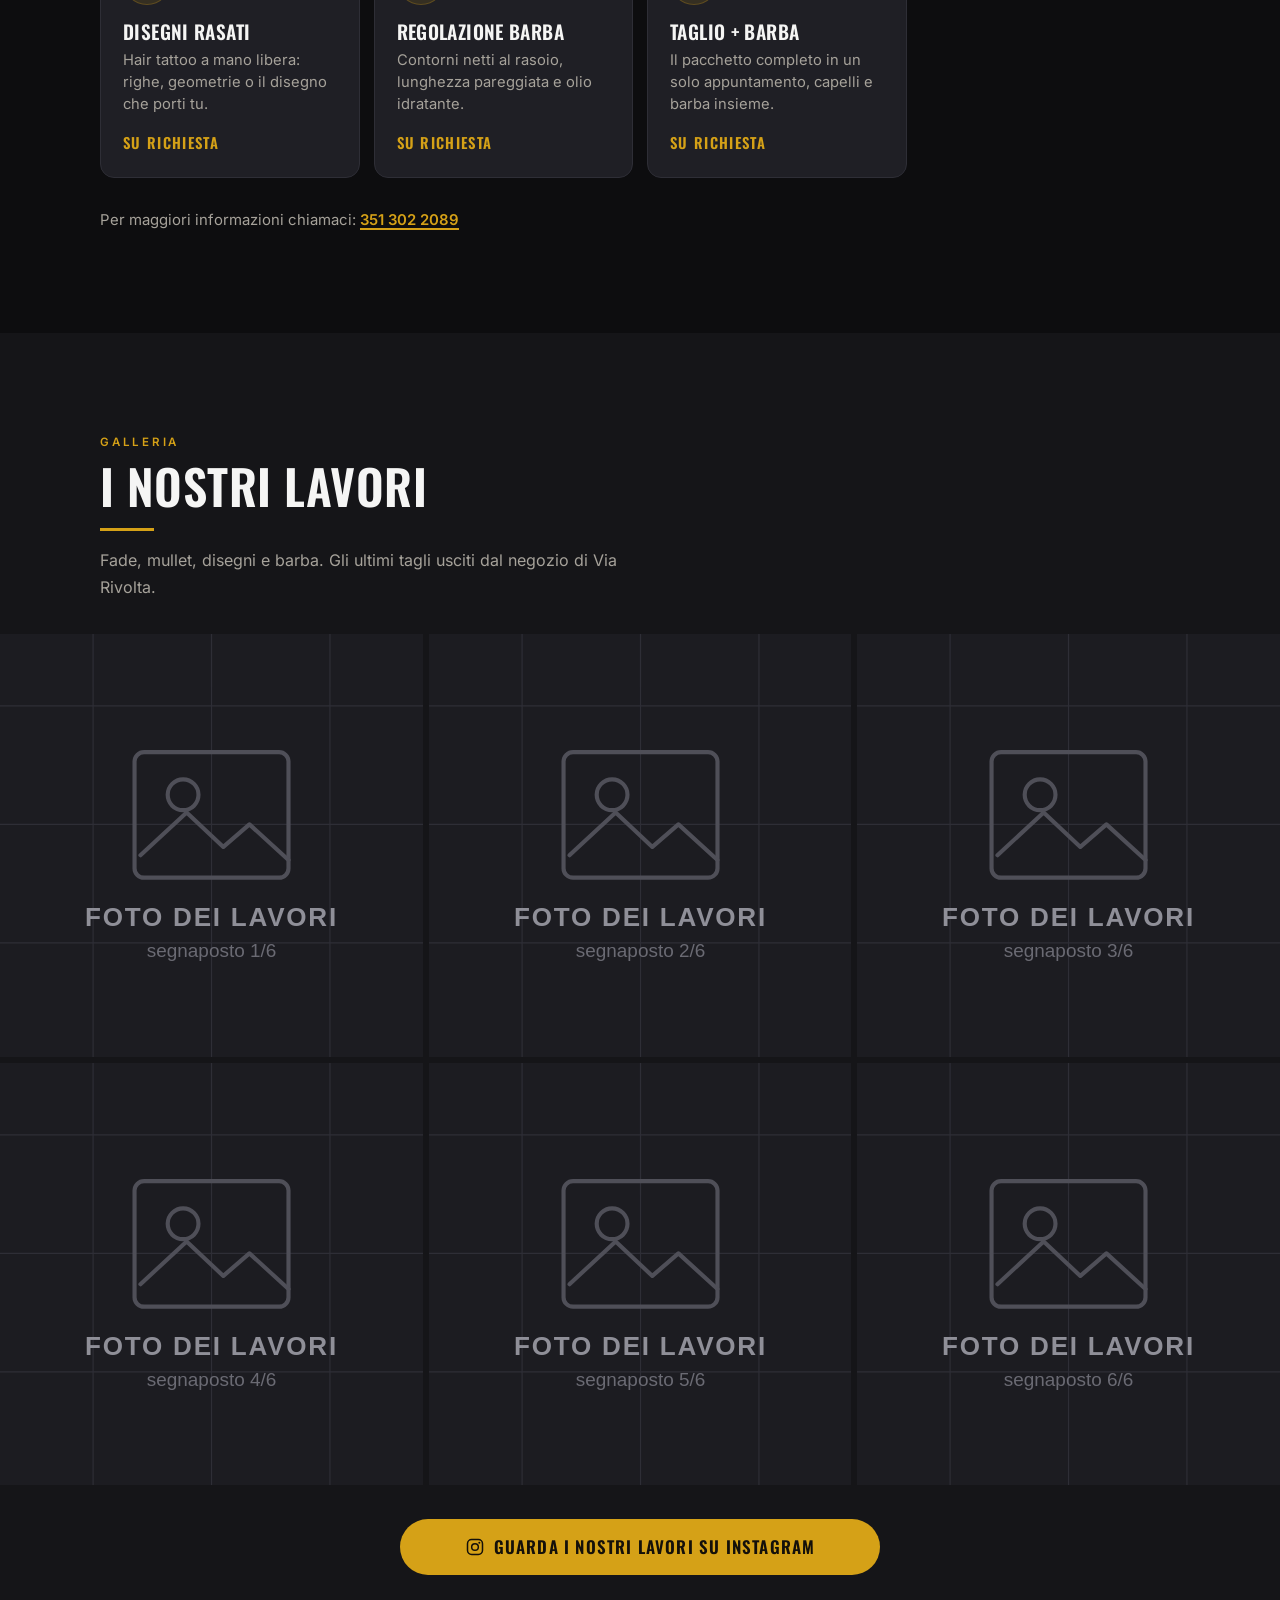
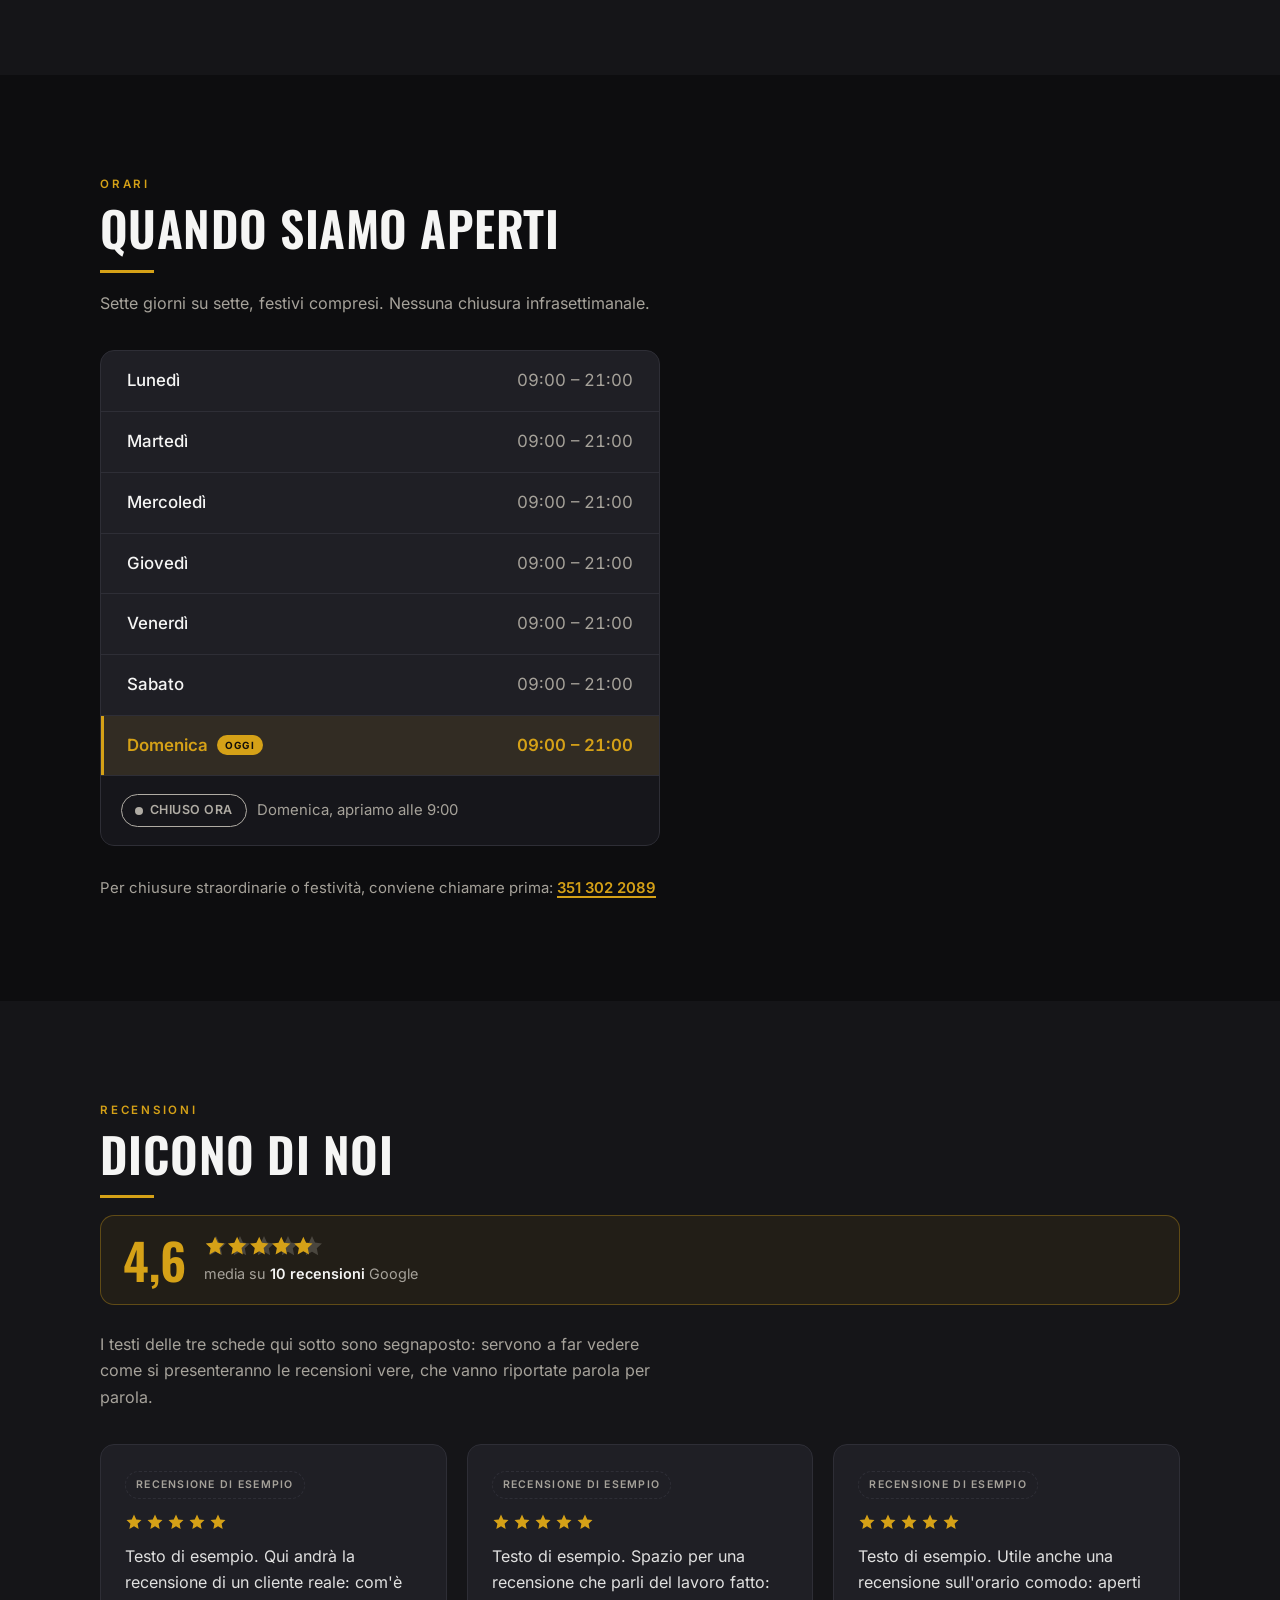
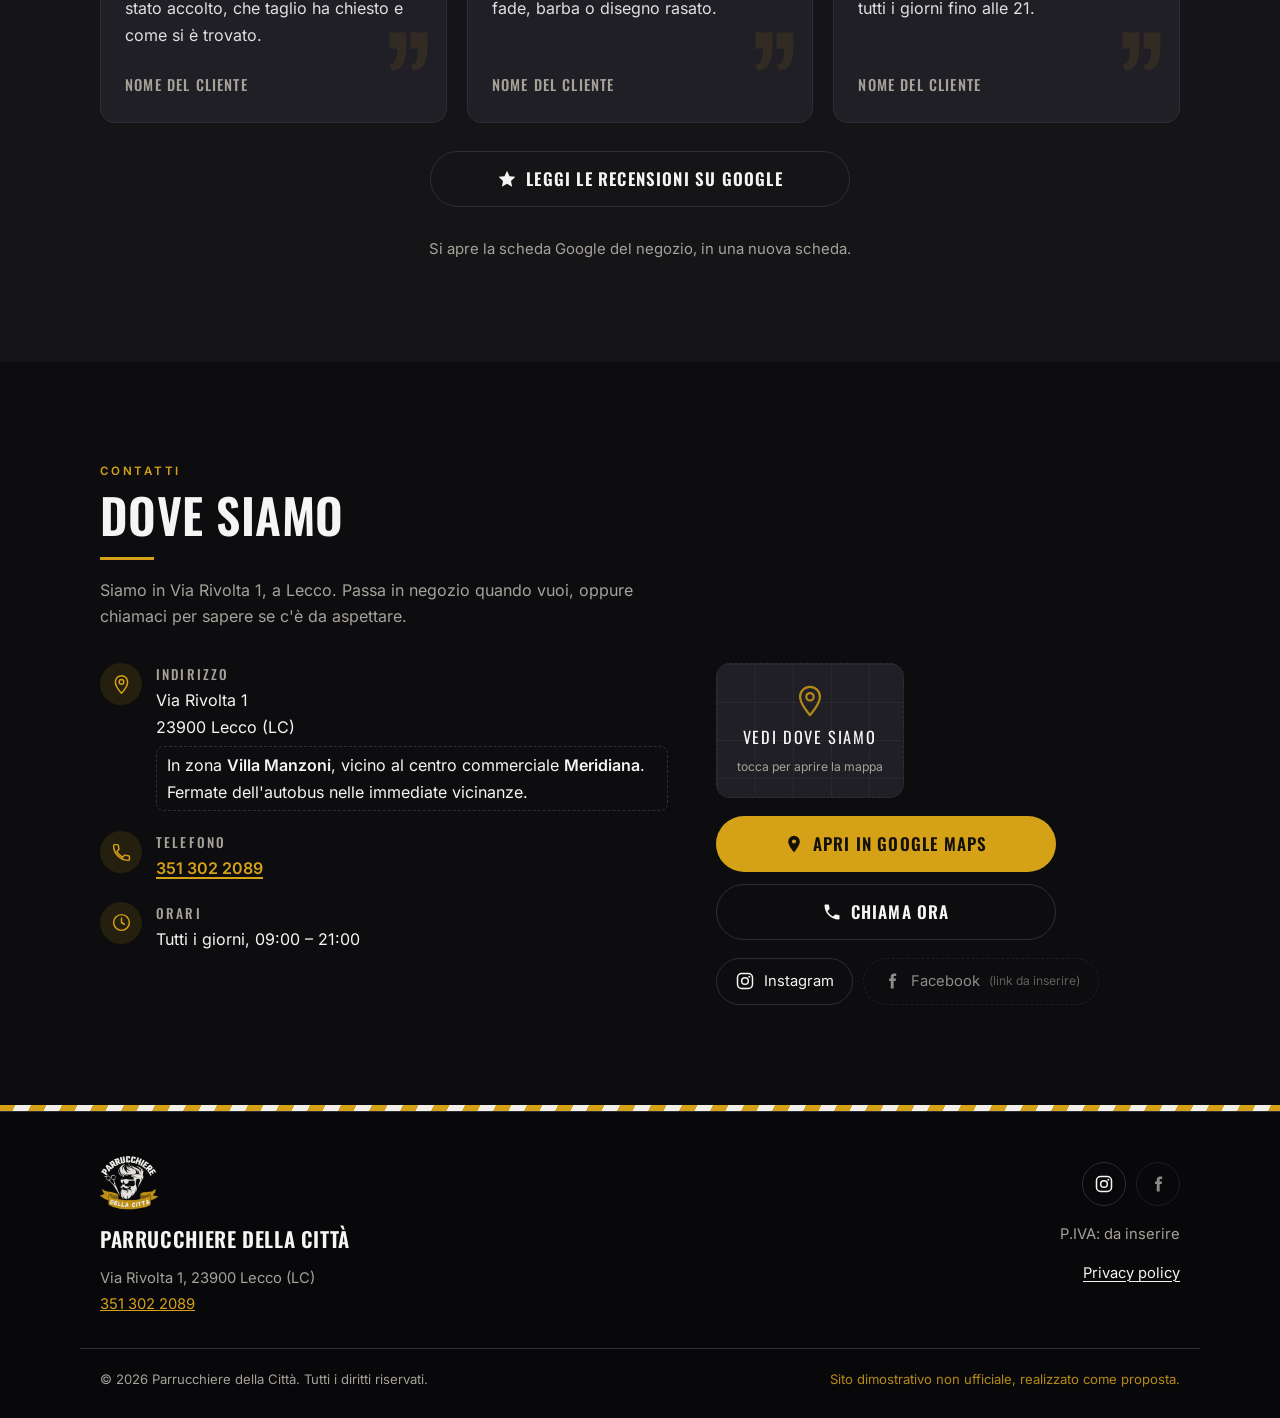
==== commit 916a2a06: "Il riquadro della mappa diventa cliccabile, e non dichiara fonti false - Il riquadro era inerte: chi" ====
--- a/index.html
+++ b/index.html
@@ -492,12 +492,13 @@
                Qui va un'IMMAGINE statica, che non chiama nessun server.
 
                Come ottenerla gratis in due minuti:
-                 1. apri openstreetmap.org e cerca "Via Rivolta 1, Lecco"
-                 2. inquadra la zona che vuoi mostrare
+                 1. apri questo indirizzo, e' gia' centrato sul negozio:
+                    https://www.openstreetmap.org/search?query=Via%20Rivolta%201%2C%20Lecco
+                 2. allarga o stringi fino alla zona che vuoi mostrare
                  3. pannello di destra -> Condividi -> Scarica immagine
                  4. salvala come img/mappa.png (larga ~1000 px)
-                 5. qui sotto togli il commento all'<img> e cancella il
-                    riquadro .mappa-vuota
+                 5. qui sotto togli il commento all'<img> E alla
+                    <figcaption>, poi cancella lo span .mappa-vuota
 
                ATTENZIONE ALLE LICENZE:
                  - OpenStreetMap si puo' usare, ma l'attribuzione
@@ -508,18 +509,28 @@
                    API a pagamento. Meglio OpenStreetMap.
                ============================================================= -->
           <figure class="mappa">
-            <!--
-            <img src="img/mappa.png" alt="Mappa della zona di Via Rivolta 1 a Lecco"
-                 width="1000" height="620" loading="lazy" decoding="async">
+            <!-- Finche' la mappa vera non c'e', il riquadro non e' inerte:
+                 toccarlo apre Google Maps, come si aspetta chiunque tocchi
+                 una mappa. Quando l'immagine arriva, il link resta. -->
+            <a class="mappa-link" href="https://www.google.com/maps/search/?api=1&amp;query=Via+Rivolta+1+23900+Lecco" target="_blank" rel="noopener">
+              <!-- QUANDO ARRIVA L'IMMAGINE: togliere il commento a questa
+                   <img> E alla <figcaption> in fondo (l'attribuzione a
+                   OpenStreetMap e' obbligatoria), poi cancellare lo
+                   <span class="mappa-vuota"> qui sotto.
+              <img src="img/mappa.png" alt="Mappa della zona di Via Rivolta 1 a Lecco"
+                   width="1000" height="620" loading="lazy" decoding="async">
+              -->
+              <span class="mappa-vuota">
+                <svg viewBox="0 0 24 24" aria-hidden="true"><path d="M12 2a7 7 0 0 0-7 7c0 5.2 7 13 7 13s7-7.8 7-13a7 7 0 0 0-7-7z"/><circle cx="12" cy="9" r="2.6"/></svg>
+                <span class="mappa-titolo">Vedi dove siamo</span>
+                <span class="todo-mini">tocca per aprire la mappa</span>
+              </span>
+            </a>
+            <!-- L'attribuzione va mostrata SOLO quando c'e' davvero una mappa
+                 OpenStreetMap: scritta ora sarebbe una fonte dichiarata per
+                 un contenuto che non esiste.
+            <figcaption class="mappa-fonte">Mappa &copy; OpenStreetMap contributors</figcaption>
             -->
-            <div class="mappa-vuota">
-              <svg viewBox="0 0 24 24" aria-hidden="true"><path d="M12 2a7 7 0 0 0-7 7c0 5.2 7 13 7 13s7-7.8 7-13a7 7 0 0 0-7-7z"/><circle cx="12" cy="9" r="2.6"/></svg>
-              <span>Mappa della zona</span>
-              <span class="todo-mini">immagine da inserire</span>
-            </div>
-            <figcaption class="mappa-fonte">
-              Mappa &copy; <span>OpenStreetMap contributors</span>
-            </figcaption>
           </figure>
           <!-- Solo un link a Google Maps: la mappa incorporata (iframe)
                scriverebbe cookie di Google e obbligherebbe al banner. -->
--- a/css/style.css
+++ b/css/style.css
@@ -1164,12 +1164,12 @@
    quindi nessun cookie e nessun banner da mostrare. */
 .mappa {
   margin: 0 0 6px;
-  border: 1px solid var(--bordo);
   border-radius: var(--radius);
   overflow: hidden;
   background: var(--carbone);
 }
 .mappa img { width: 100%; height: auto; display: block; }
+.mappa-link { display: block; text-decoration: none; color: inherit; }
 
 /* Riquadro finche' la mappa vera non c'e' */
 .mappa-vuota {
@@ -1181,7 +1181,9 @@
   gap: 6px;
   padding: 20px;
   text-align: center;
-  border-bottom: 1px dashed var(--bordo);
+  border: 1px dashed var(--bordo);
+  border-radius: var(--radius);
+  transition: border-color .25s ease;
   /* reticolo tenue: suggerisce una mappa senza disegnarne una falsa */
   background-image:
     linear-gradient(rgba(255, 255, 255, .045) 1px, transparent 1px),
@@ -1198,13 +1200,20 @@
   stroke-linejoin: round;
   opacity: .8;
 }
-.mappa-vuota span:nth-of-type(1) {
+.mappa-titolo {
   font-family: var(--titolo);
-  font-size: 1rem;
+  font-size: 1.02rem;
   letter-spacing: .1em;
   text-transform: uppercase;
   color: var(--bianco);
 }
+/* Reagisce al passaggio del mouse: e' un elemento che si tocca */
+@media (hover: hover) {
+  .mappa-link:hover .mappa-vuota { border-color: var(--oro); }
+  .mappa-link:hover .mappa-titolo { color: var(--oro); }
+  .mappa-link:hover .mappa-vuota svg { opacity: 1; transform: scale(1.08); }
+}
+.mappa-vuota svg { transition: transform .25s var(--molla), opacity .25s ease; }
 
 /* L'attribuzione a OpenStreetMap e' obbligatoria: piccola ma sempre visibile */
 .mappa-fonte {
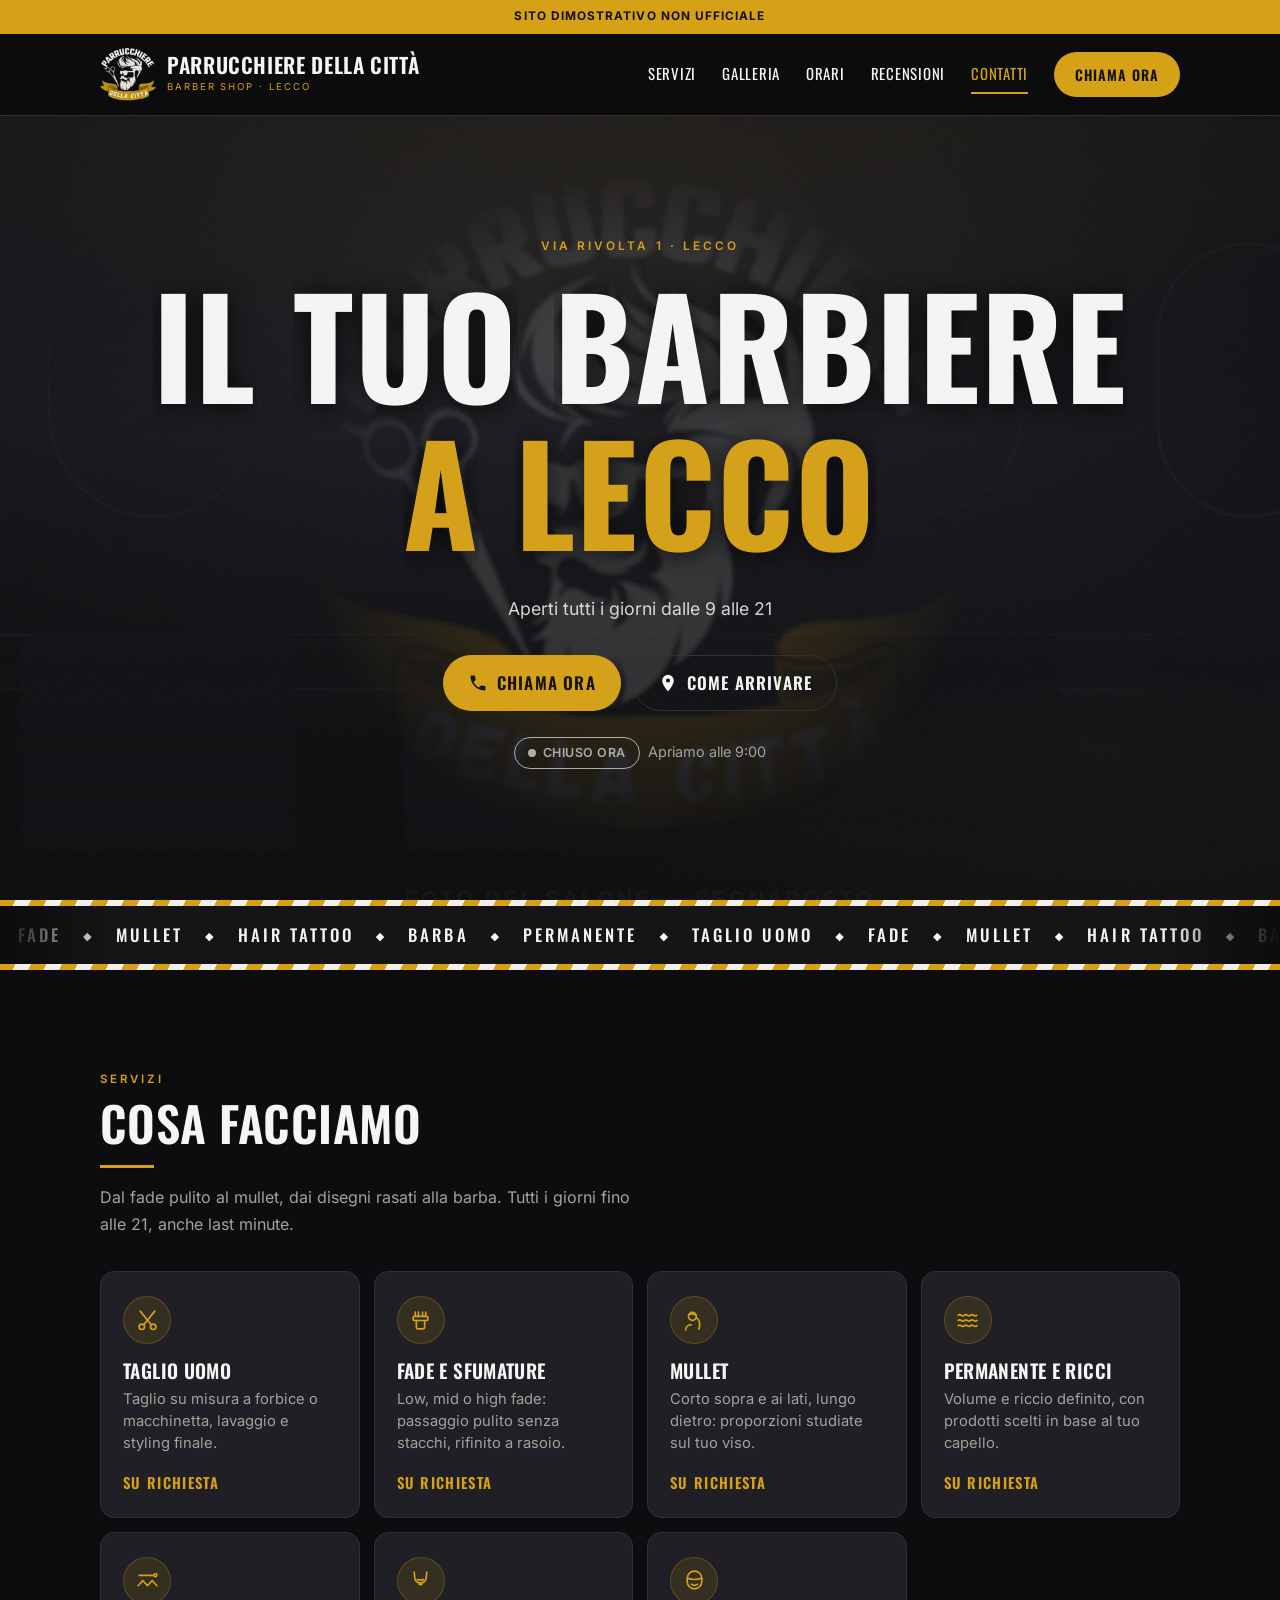
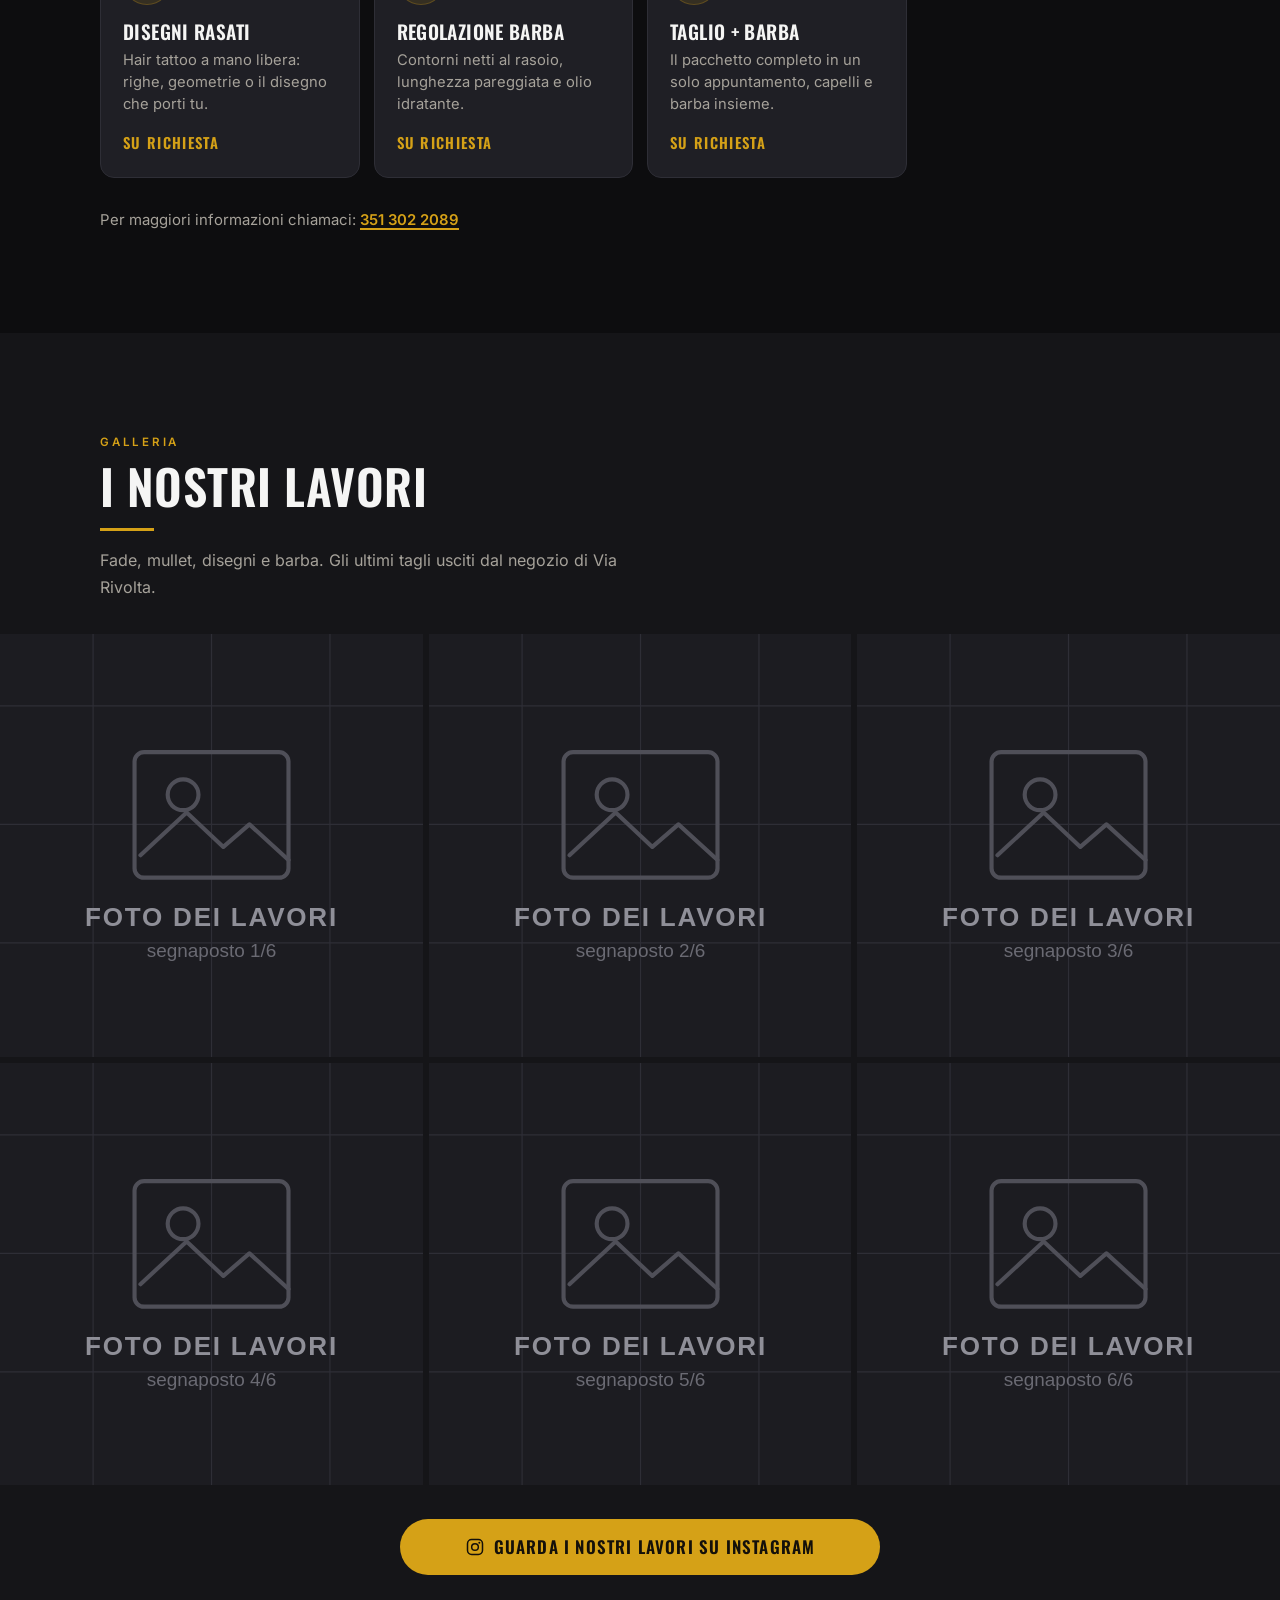
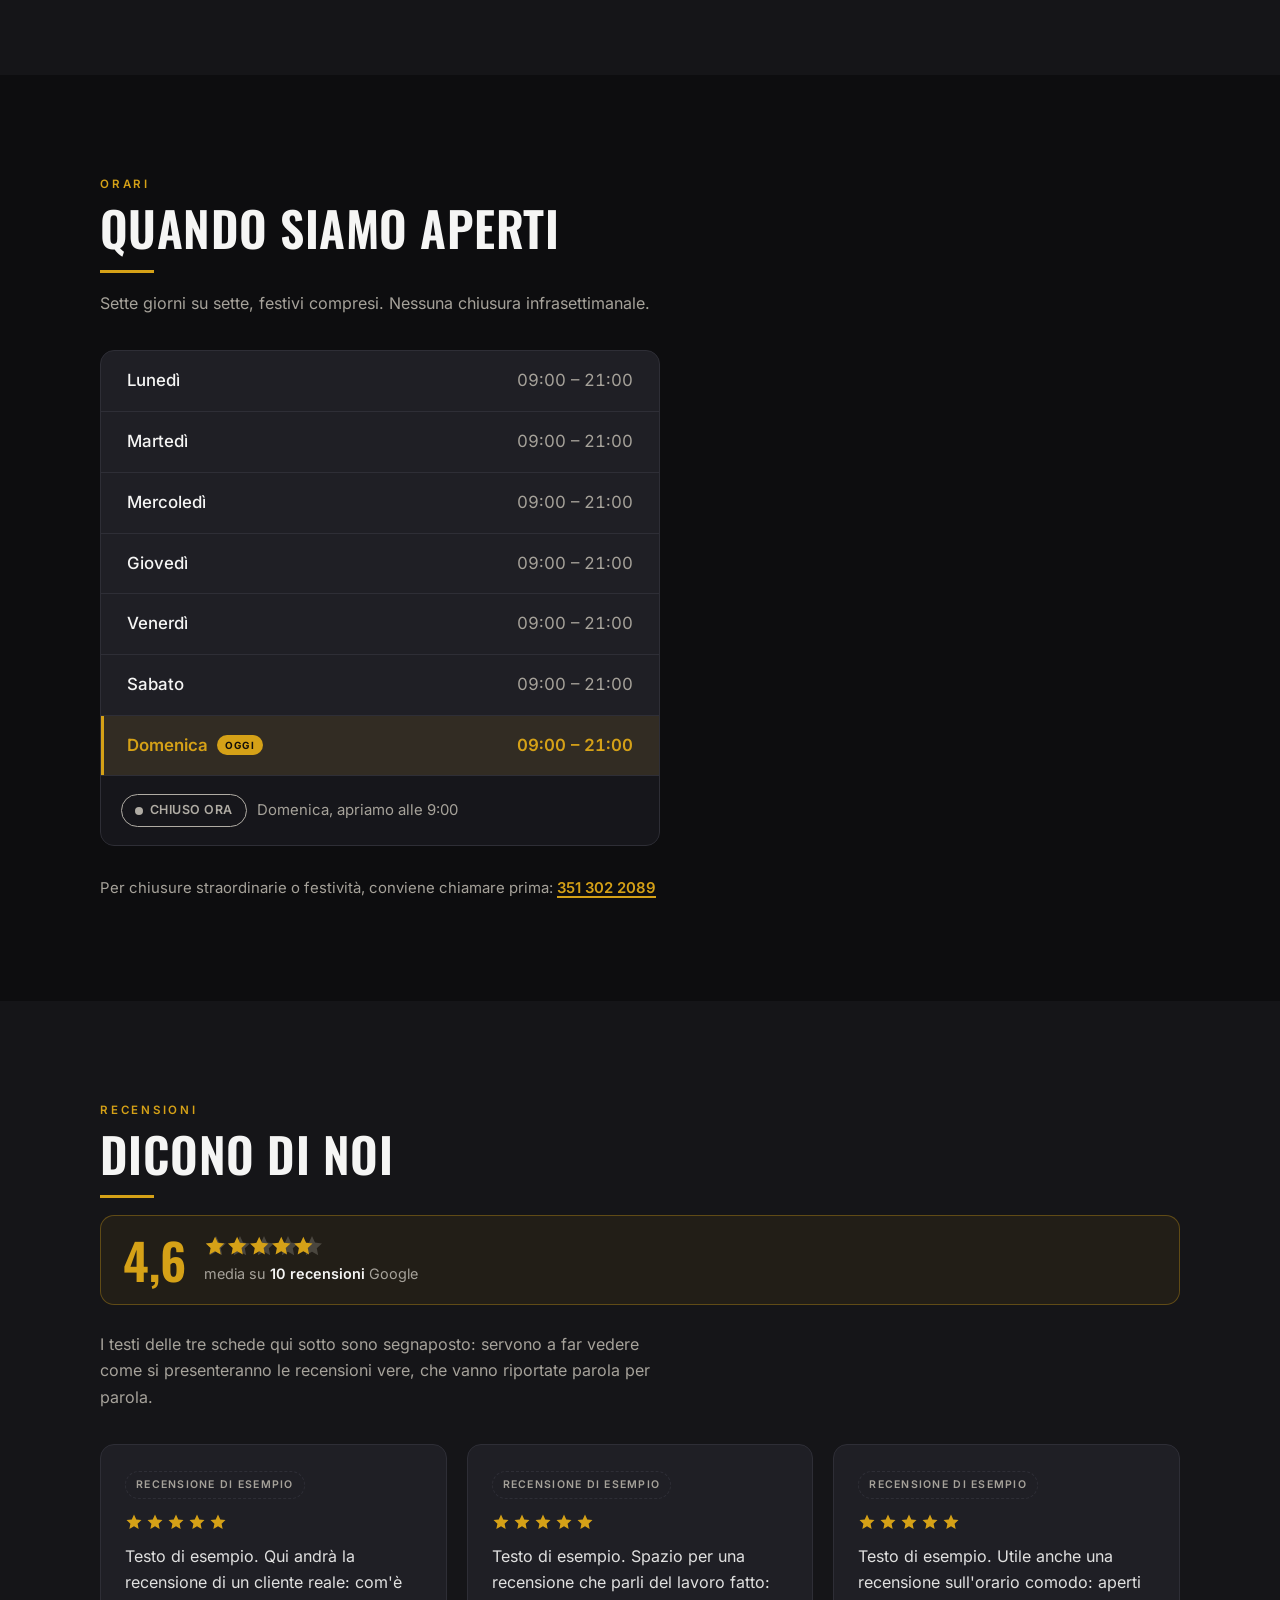
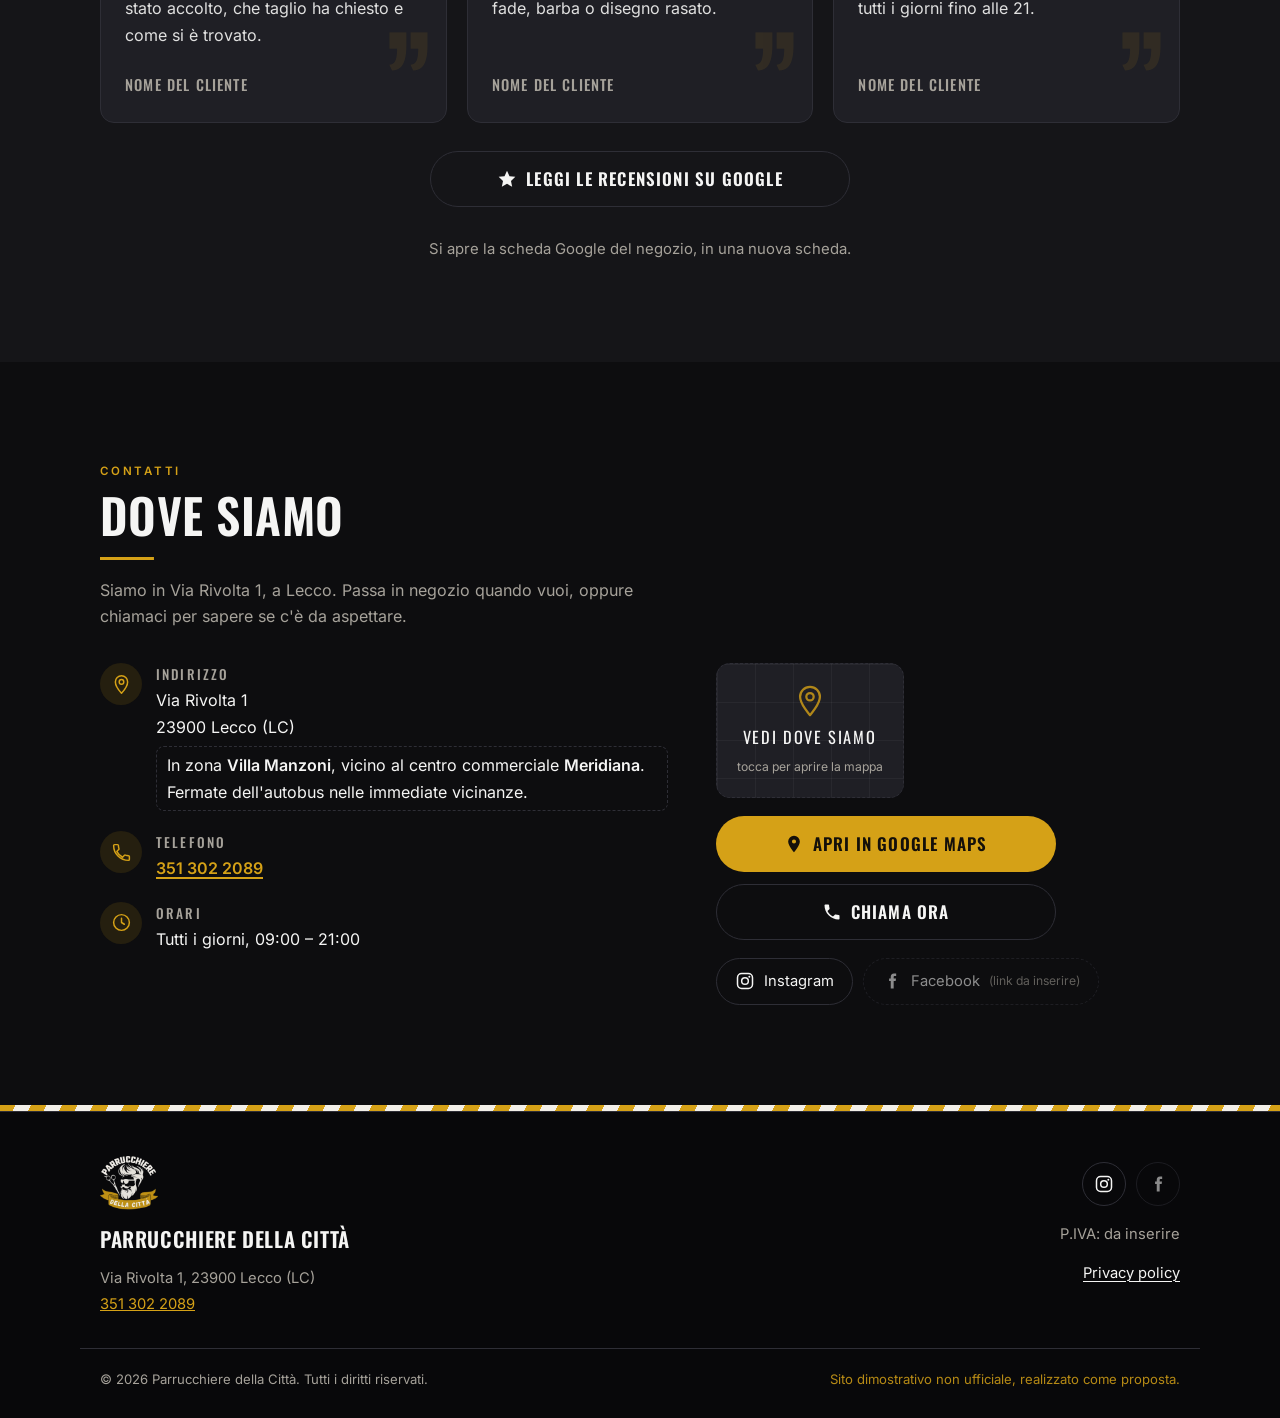
==== commit 0ecb8c86: "Collegato il link ufficiale della scheda Google Il link arriva dal tasto Condividi di Google Maps, q" ====
--- a/index.html
+++ b/index.html
@@ -418,12 +418,9 @@
       </ul>
 
       <div class="recensioni-cta">
-        <!-- Questo link porta alla scheda Google dell'attivita', dove le
-             recensioni sono visibili: e' una ricerca per nome e indirizzo,
-             quindi funziona senza conoscere l'identificativo del luogo.
-             MEGLIO ANCORA: dalla scheda Google Business Profile si copia il
-             link diretto alle recensioni, piu' corto e piu' preciso. -->
-        <a class="btn btn-ghost btn-lg" href="https://www.google.com/maps/search/?api=1&amp;query=Parrucchiere+della+Citt%C3%A0%2C+Via+Rivolta+1%2C+Lecco" target="_blank" rel="noopener">
+        <!-- Scheda Google del negozio, dove si leggono le recensioni.
+             E' il link ufficiale del tasto Condividi di Google Maps. -->
+        <a class="btn btn-ghost btn-lg" href="https://maps.app.goo.gl/SrN7xNizzRmSwDs27" target="_blank" rel="noopener">
           <svg class="ico" viewBox="0 0 24 24" aria-hidden="true"><path d="m12 2 3 6.6 7 .8-5.2 4.9 1.4 7L12 17.8 5.8 21.3l1.4-7L2 9.4l7-.8z"/></svg>
           Leggi le recensioni su Google
         </a>
@@ -512,7 +509,7 @@
             <!-- Finche' la mappa vera non c'e', il riquadro non e' inerte:
                  toccarlo apre Google Maps, come si aspetta chiunque tocchi
                  una mappa. Quando l'immagine arriva, il link resta. -->
-            <a class="mappa-link" href="https://www.google.com/maps/search/?api=1&amp;query=Via+Rivolta+1+23900+Lecco" target="_blank" rel="noopener">
+            <a class="mappa-link" href="https://maps.app.goo.gl/SrN7xNizzRmSwDs27" target="_blank" rel="noopener">
               <!-- QUANDO ARRIVA L'IMMAGINE: togliere il commento a questa
                    <img> E alla <figcaption> in fondo (l'attribuzione a
                    OpenStreetMap e' obbligatoria), poi cancellare lo
@@ -534,7 +531,12 @@
           </figure>
           <!-- Solo un link a Google Maps: la mappa incorporata (iframe)
                scriverebbe cookie di Google e obbligherebbe al banner. -->
-          <a class="btn btn-cta btn-lg" href="https://www.google.com/maps/search/?api=1&amp;query=Via+Rivolta+1+23900+Lecco" target="_blank" rel="noopener">
+          <!-- Link ufficiale della scheda, preso dal tasto Condividi di
+               Google Maps. Meglio di una ricerca per nome e indirizzo, che
+               in teoria potrebbe pescare un'altra attivita'.
+               Se un giorno smettesse di funzionare, il ripiego e':
+               https://www.google.com/maps/search/?api=1&query=Via+Rivolta+1+23900+Lecco -->
+          <a class="btn btn-cta btn-lg" href="https://maps.app.goo.gl/SrN7xNizzRmSwDs27" target="_blank" rel="noopener">
             <svg class="ico" viewBox="0 0 24 24" aria-hidden="true"><path d="M12 2a7 7 0 0 0-7 7c0 5.2 7 13 7 13s7-7.8 7-13a7 7 0 0 0-7-7zm0 9.5A2.5 2.5 0 1 1 12 6.5a2.5 2.5 0 0 1 0 5z"/></svg>
             Apri in Google Maps
           </a>
@@ -641,7 +643,8 @@
   }],
   "sameAs": [
     "https://www.instagram.com/parrucchiere_della_citta/"
-  ]
+  ],
+  "hasMap": "https://maps.app.goo.gl/SrN7xNizzRmSwDs27"
 }
 </script>
      ============================================================ -->
